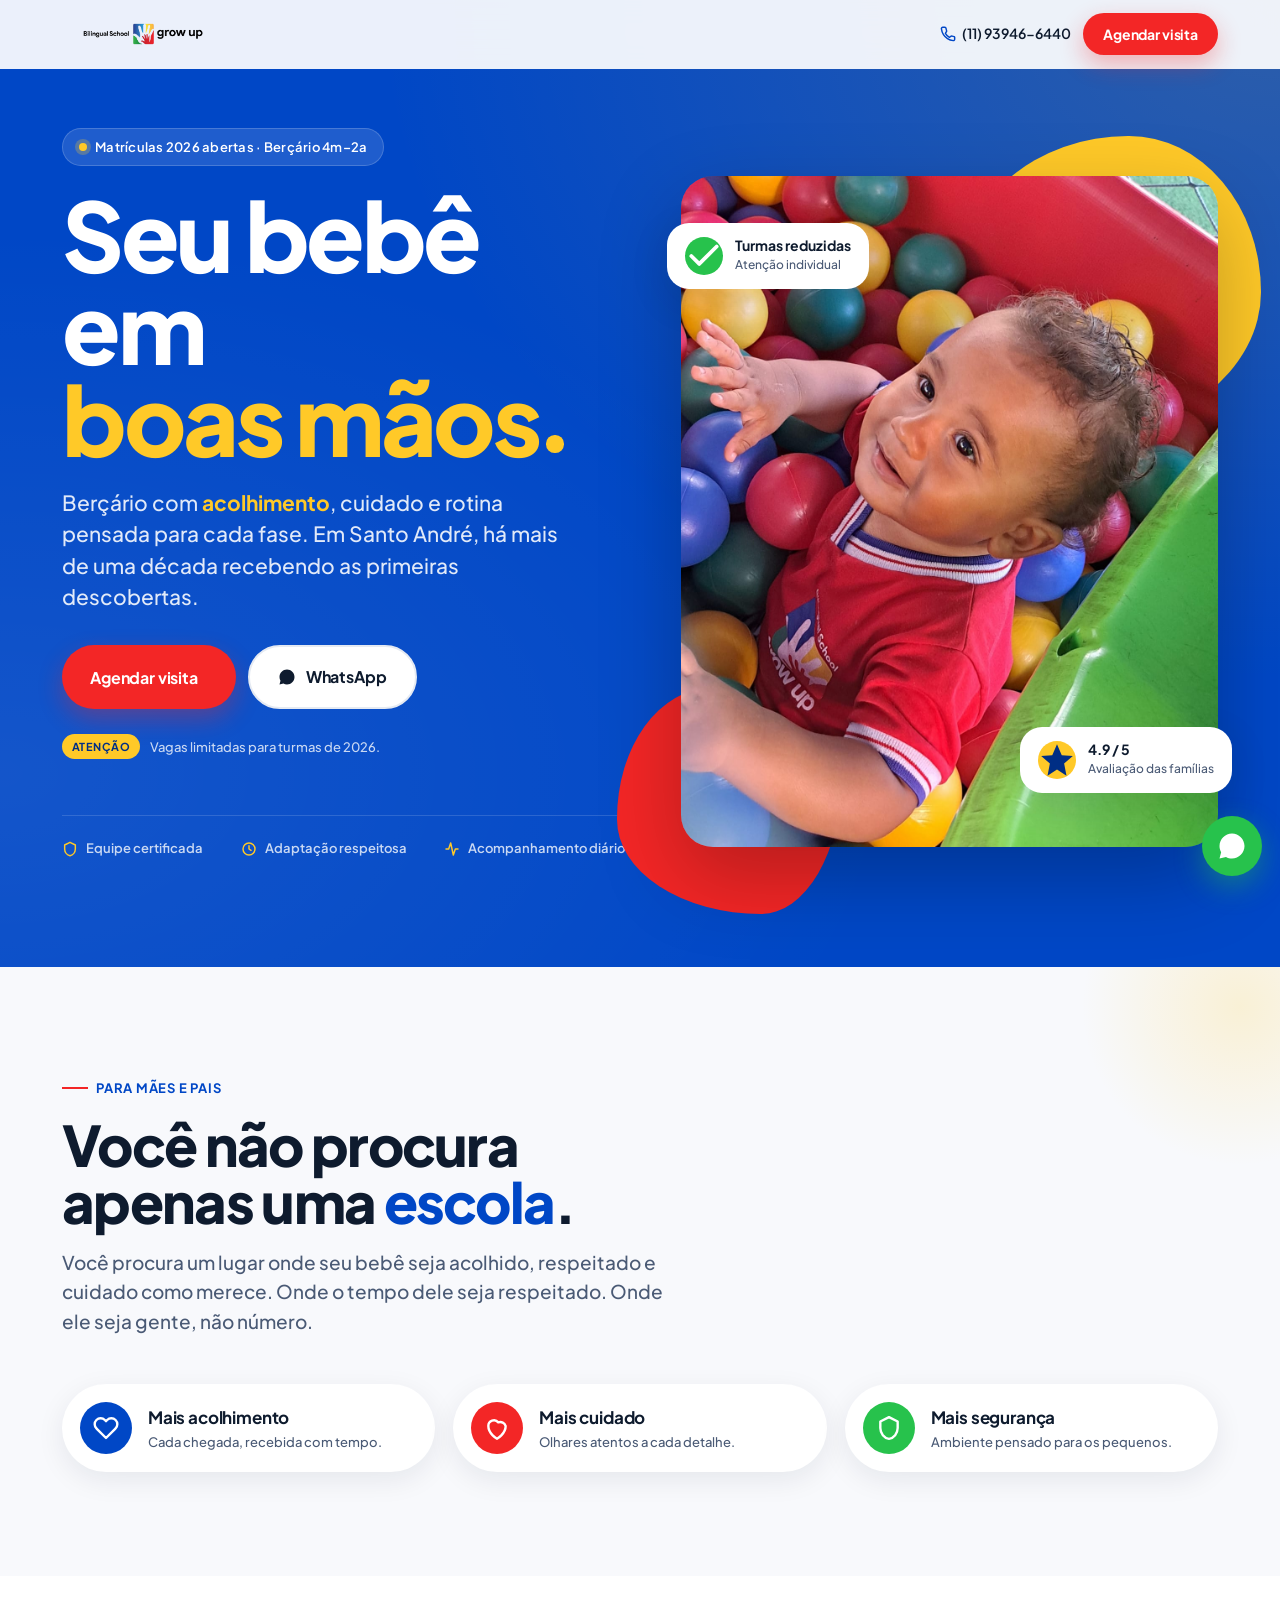
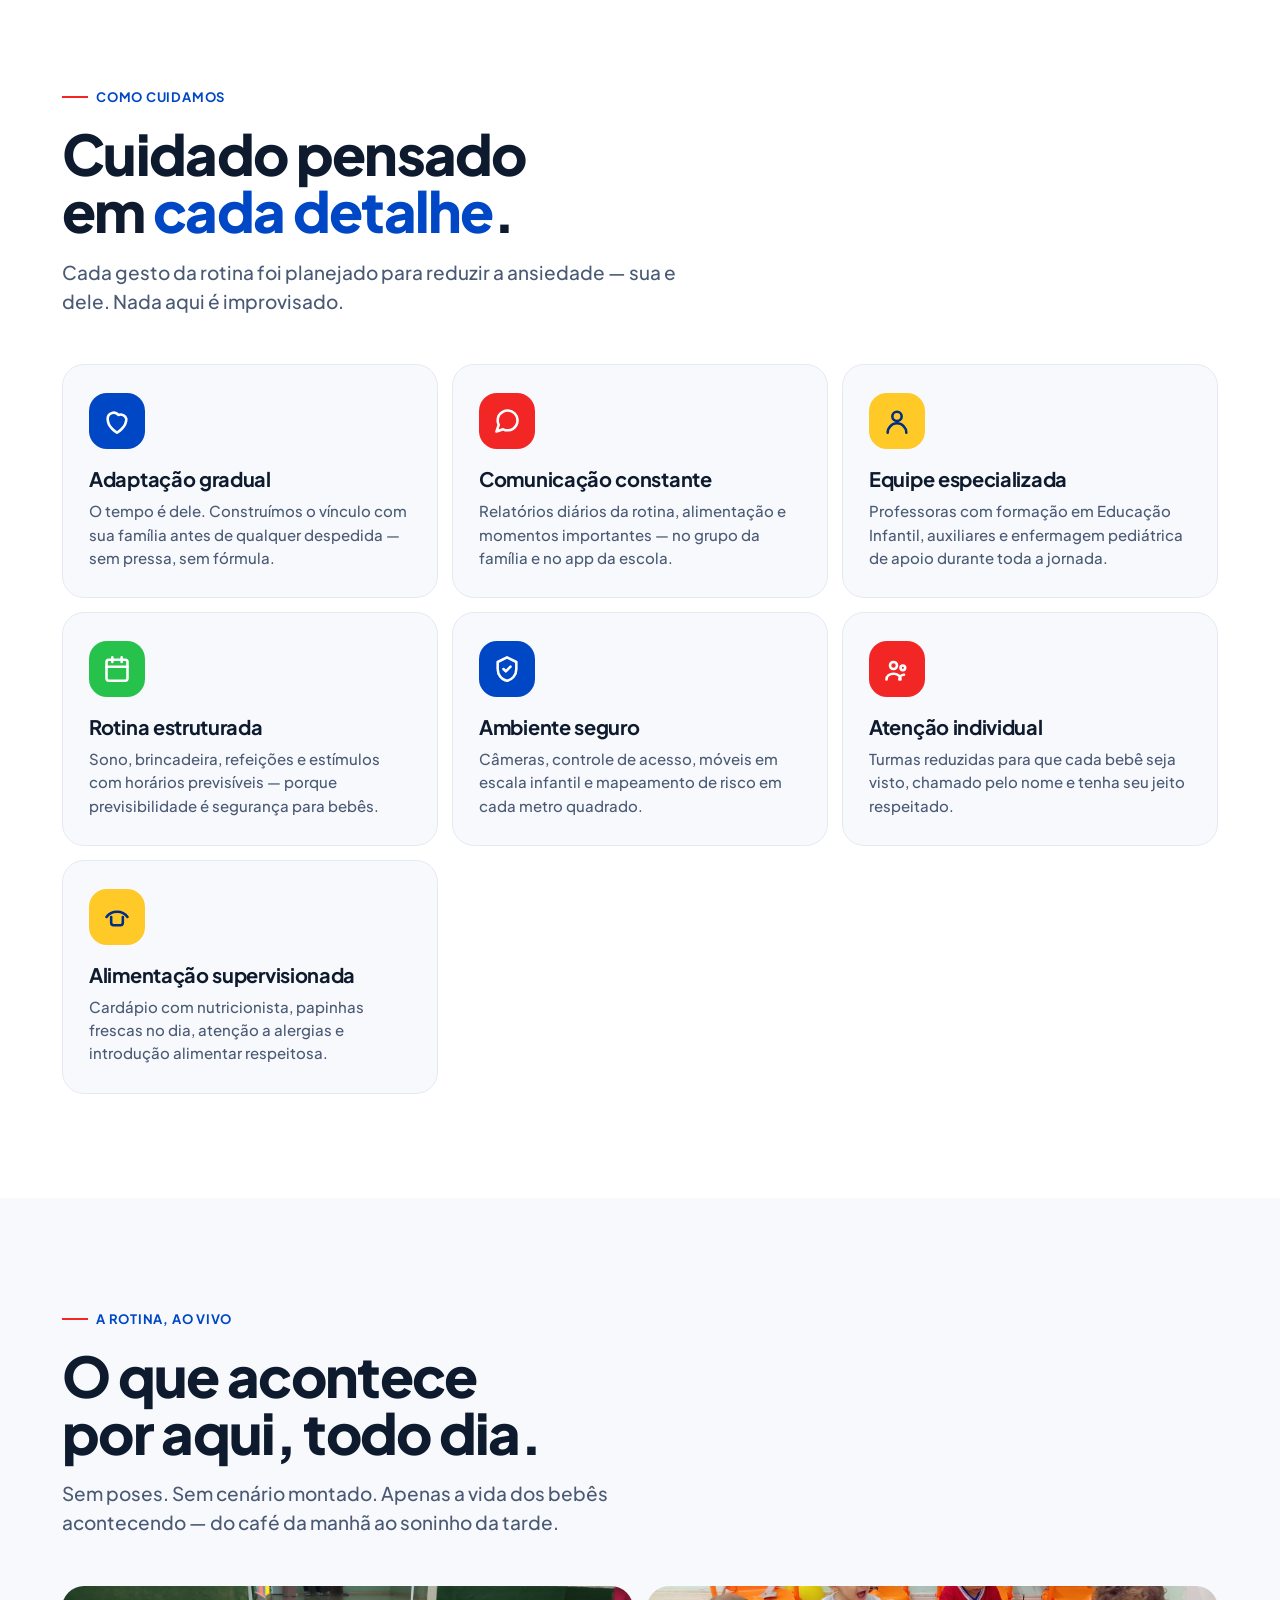
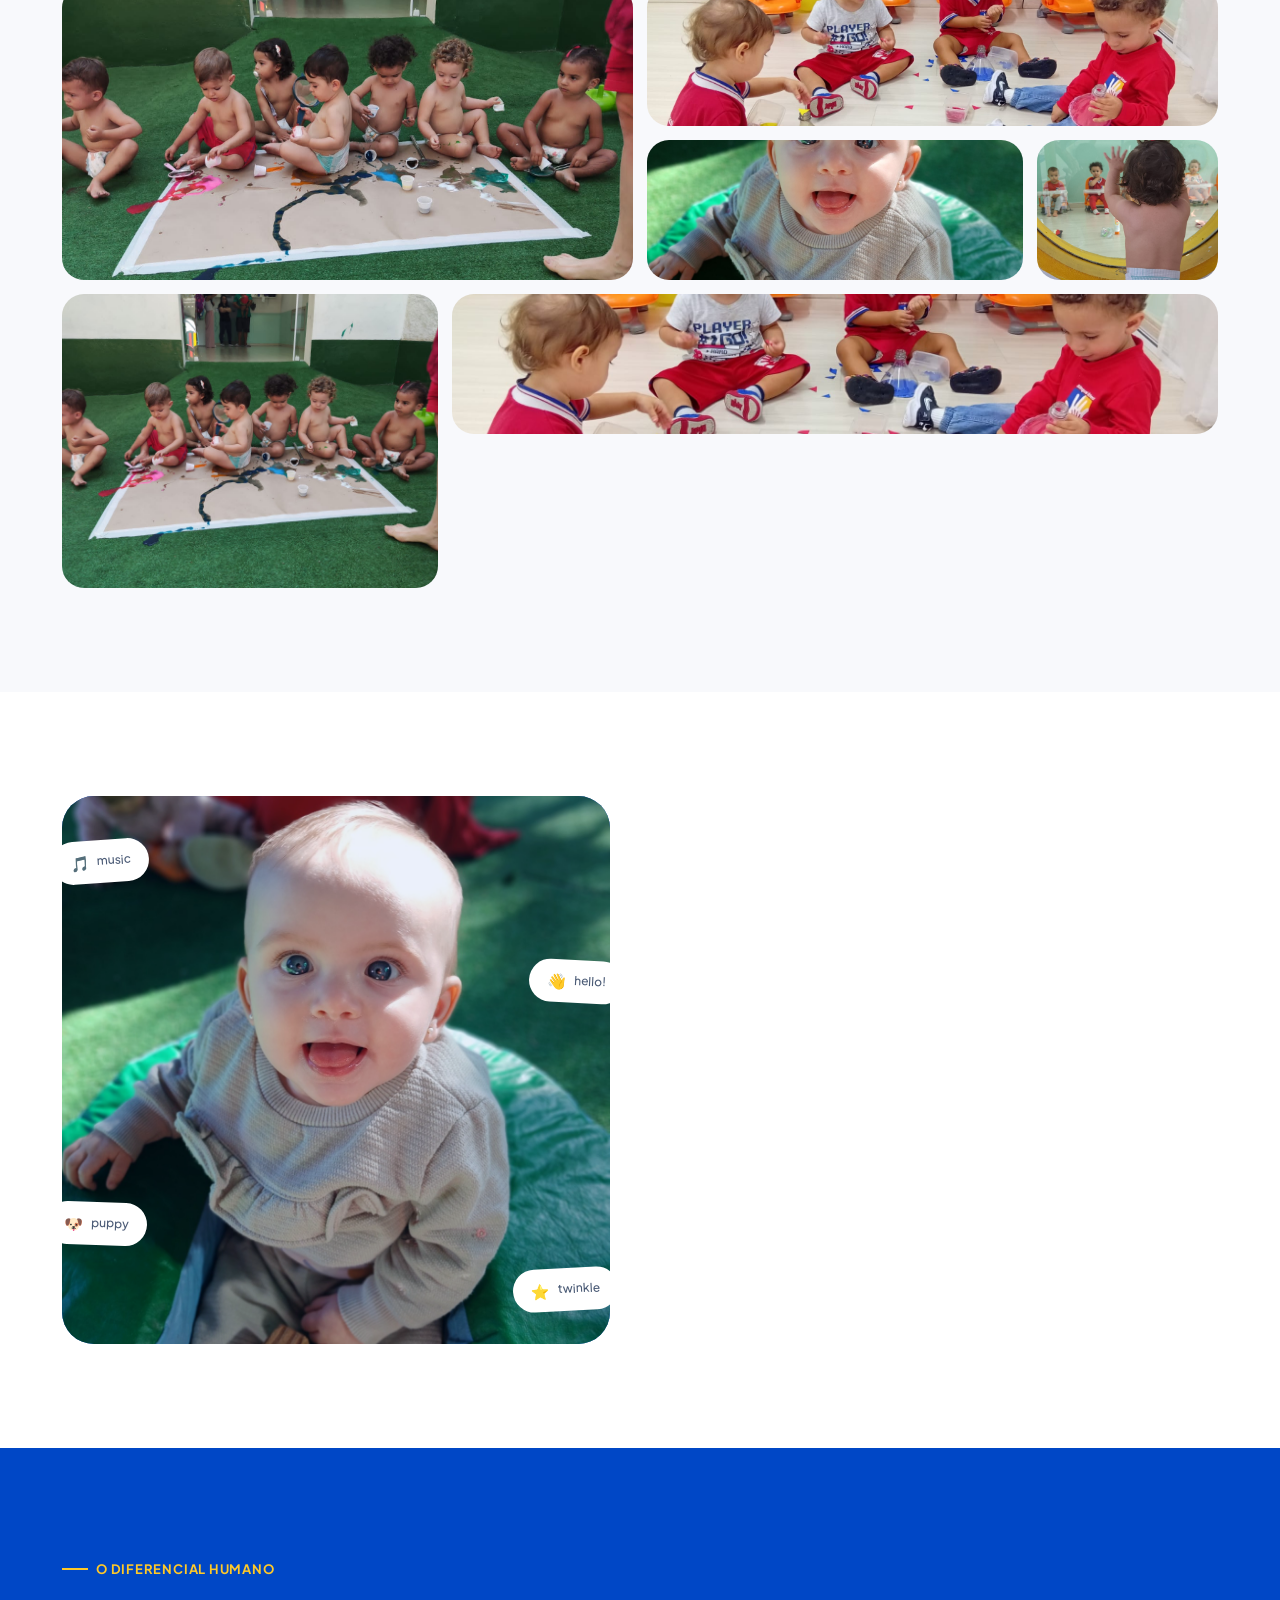
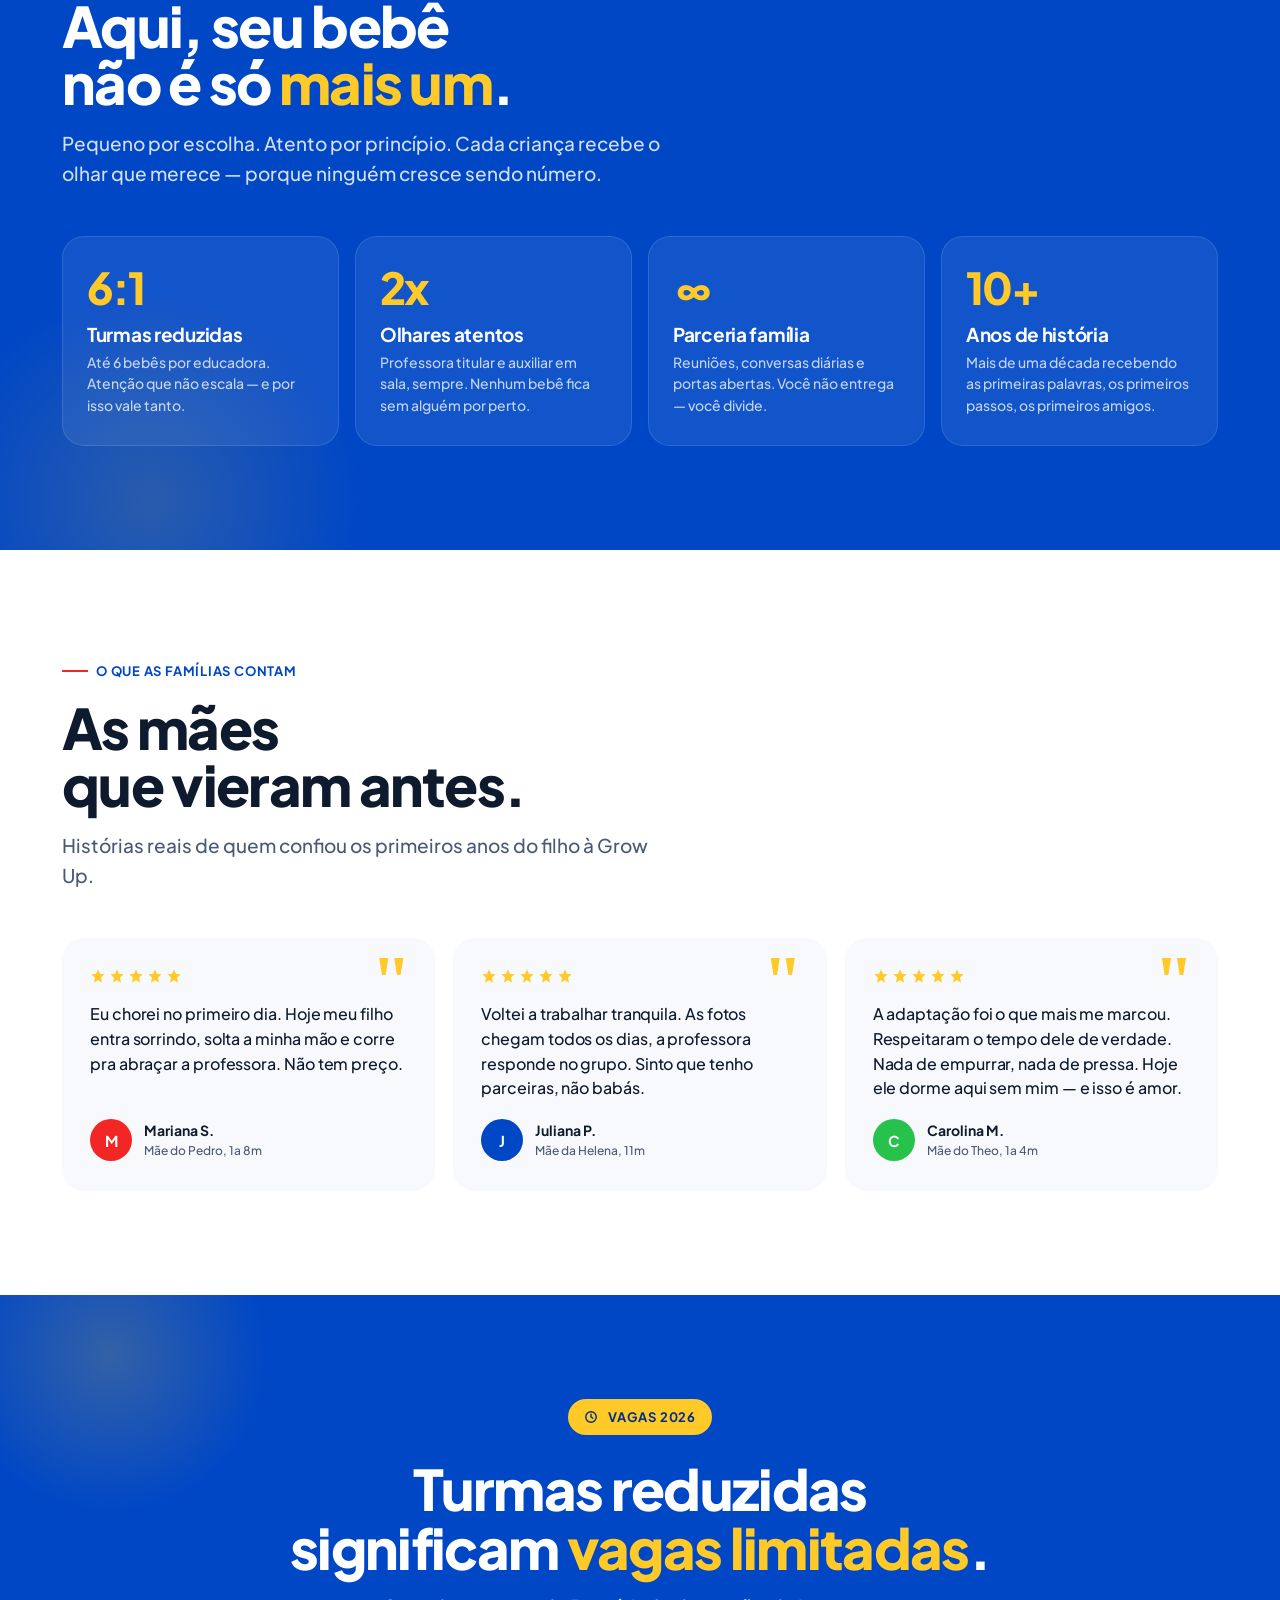
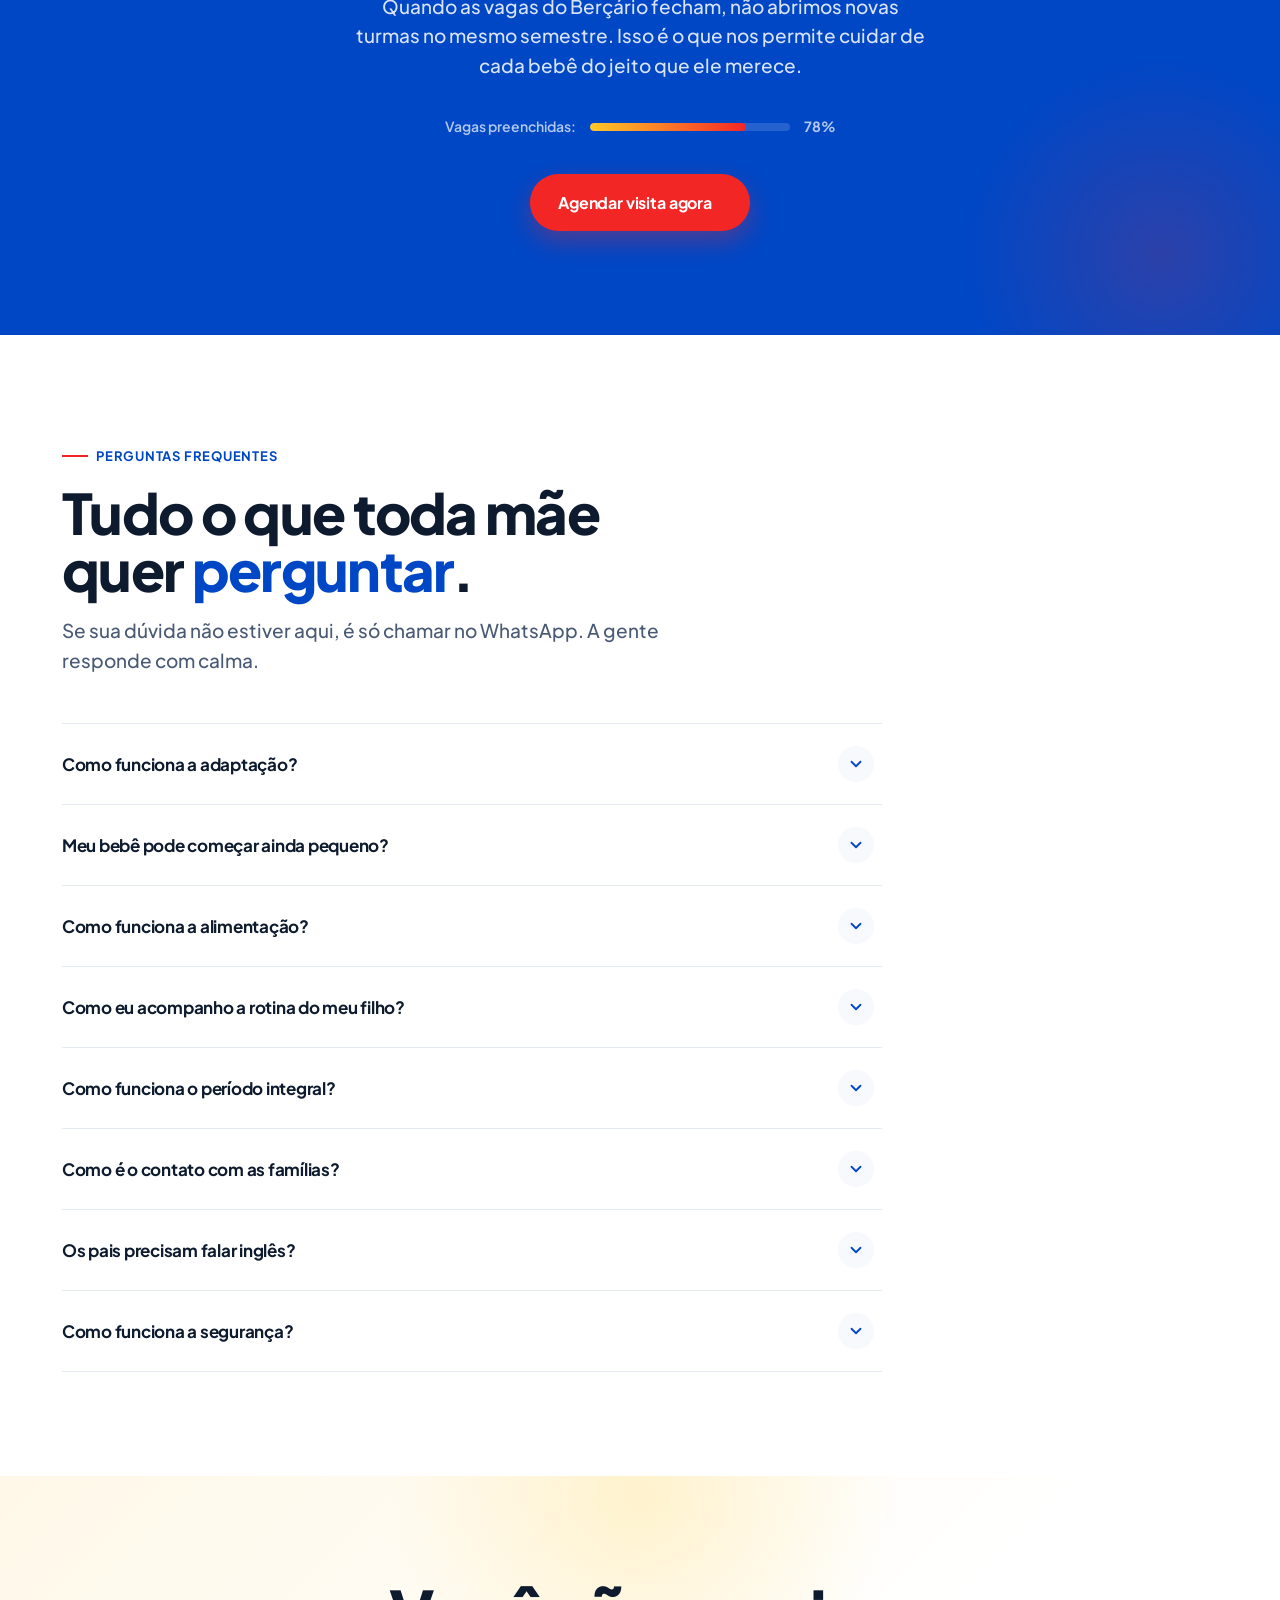
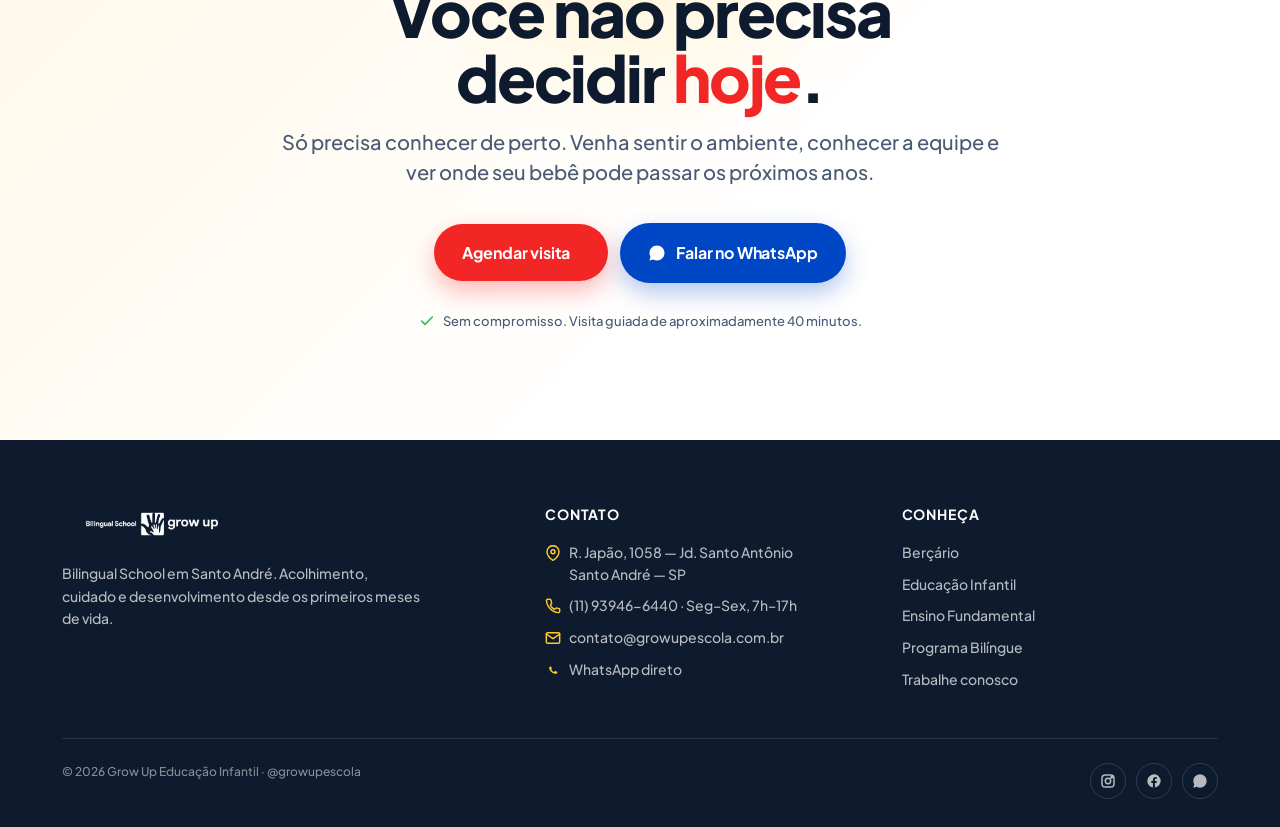
==== bercario/index.html @ 1008e1a3 "feat(bercario): adota layout Grow-Modelo-LP como nova base Substitui a LP do berçário pelo novo layo" ====
<!DOCTYPE html>
<html lang="pt-BR">
<head>
<meta charset="UTF-8">
<meta name="viewport" content="width=device-width, initial-scale=1.0">
<title>Berçário Grow Up — Seu bebê em boas mãos</title>
<meta name="description" content="Berçário bilíngue em Santo André com acolhimento, cuidado e rotina pensada para cada fase. Agende uma visita.">
<link rel="preconnect" href="https://fonts.googleapis.com">
<link rel="preconnect" href="https://fonts.gstatic.com" crossorigin>
<link href="https://fonts.googleapis.com/css2?family=Plus+Jakarta+Sans:wght@400;500;600;700;800&display=swap" rel="stylesheet">
<link rel="stylesheet" href="styles.css">
</head>
<body>

<!-- ============ HEADER ============ -->
<header class="header">
  <div class="container header-inner">
    <a class="header-logo" href="#top" aria-label="Grow Up — Bilingual School">
      <img src="../images/logo.png" alt="Grow Up">
    </a>
    <div class="header-cta">
      <a class="phone-link" href="tel:+5511939466440">
        <svg viewBox="0 0 24 24" fill="none" stroke="currentColor" stroke-width="2.2" stroke-linecap="round" stroke-linejoin="round"><path d="M22 16.92v3a2 2 0 0 1-2.18 2 19.79 19.79 0 0 1-8.63-3.07 19.5 19.5 0 0 1-6-6 19.79 19.79 0 0 1-3.07-8.67A2 2 0 0 1 4.11 2h3a2 2 0 0 1 2 1.72c.13 1.05.37 2.07.72 3.06a2 2 0 0 1-.45 2.11L8.09 10.91a16 16 0 0 0 6 6l2.02-1.27a2 2 0 0 1 2.11-.45c.99.35 2.01.59 3.06.72A2 2 0 0 1 22 16.92z"/></svg>
        (11) 93946-6440
      </a>
      <button class="btn btn-primary btn-sm" data-open-modal>Agendar visita</button>
    </div>
  </div>
</header>

<!-- ============ HERO ============ -->
<section class="hero" id="top">
  <div class="container">
    <div class="hero-grid">
      <div class="hero-text">
        <span class="hero-eyebrow reveal"><span class="dot"></span> Matrículas 2026 abertas · Berçário 4m–2a</span>

        <h1 class="reveal reveal-d1">Seu bebê<br>em <span class="accent">boas mãos</span></h1>

        <p class="lead reveal reveal-d2">Berçário com <strong>acolhimento</strong>, cuidado e rotina pensada para cada fase. Em Santo André, há mais de uma década recebendo as primeiras descobertas.</p>

        <div class="hero-ctas reveal reveal-d3">
          <button class="btn btn-primary" data-open-modal>
            Agendar visita
            <svg viewBox="0 0 24 24" fill="none" stroke="currentColor" stroke-width="2.4" stroke-linecap="round" stroke-linejoin="round"><path d="M5 12h14M13 5l7 7-7 7"/></svg>
          </button>
          <a class="btn btn-ghost btn-wa" data-wa data-wa-msg="Olá! Gostaria de tirar dúvidas sobre o Berçário da Grow Up.">
            <svg viewBox="0 0 24 24" fill="currentColor"><path d="M17.5 14.4c-.3-.1-1.7-.8-2-.9s-.5-.1-.7.1c-.2.3-.8.9-.9 1.1-.2.2-.3.2-.6.1-.3-.1-1.2-.5-2.3-1.4-.9-.8-1.4-1.7-1.6-2-.2-.3 0-.5.1-.6.1-.1.3-.3.4-.5.1-.2.2-.3.3-.5.1-.2 0-.4 0-.5s-.7-1.6-.9-2.2c-.2-.6-.5-.5-.7-.5h-.6c-.2 0-.5.1-.8.4-.3.3-1 1-1 2.4s1.1 2.8 1.2 3c.1.2 2.1 3.3 5.2 4.6 2.6 1.1 3.1.8 3.7.8.6 0 1.7-.7 2-1.4.2-.7.2-1.3.2-1.4-.1-.1-.3-.2-.6-.3zM12 2C6.5 2 2 6.5 2 12c0 1.8.5 3.4 1.3 4.9L2 22l5.2-1.3c1.4.8 3 1.3 4.8 1.3 5.5 0 10-4.5 10-10S17.5 2 12 2z"/></svg>
            WhatsApp
          </a>
        </div>

        <div class="hero-scarcity reveal reveal-d4">
          <span class="pill-warn">Atenção</span>
          Vagas limitadas para turmas de 2026.
        </div>

        <div class="hero-trust">
          <span class="item"><svg viewBox="0 0 24 24" fill="none" stroke="currentColor" stroke-width="2.2" stroke-linecap="round" stroke-linejoin="round"><path d="M12 2 4 6v6c0 5 3.5 9.3 8 10 4.5-.7 8-5 8-10V6l-8-4z"/></svg> Equipe certificada</span>
          <span class="item"><svg viewBox="0 0 24 24" fill="none" stroke="currentColor" stroke-width="2.2" stroke-linecap="round" stroke-linejoin="round"><circle cx="12" cy="12" r="9"/><path d="M12 7v5l3 2"/></svg> Adaptação respeitosa</span>
          <span class="item"><svg viewBox="0 0 24 24" fill="none" stroke="currentColor" stroke-width="2.2" stroke-linecap="round" stroke-linejoin="round"><path d="M3 12h4l3-9 4 18 3-9h4"/></svg> Acompanhamento diário</span>
        </div>
      </div>

      <div class="hero-photo reveal reveal-d2">
        <span class="blob blob-1" aria-hidden="true"></span>
        <span class="blob blob-2" aria-hidden="true"></span>
        <div class="photo-frame">
          <img src="../images/bercario/hero.jpg" alt="Bebê acolhido no Berçário Grow Up" width="900" height="1125" fetchpriority="high">
        </div>
        <div class="badge-card badge-top">
          <span class="badge-icon">
            <svg viewBox="0 0 24 24" fill="none" stroke="currentColor" stroke-width="2.4" stroke-linecap="round" stroke-linejoin="round"><path d="M20 6 9 17l-5-5"/></svg>
          </span>
          <div><strong>Turmas reduzidas</strong><span>Atenção individual</span></div>
        </div>
        <div class="badge-card badge-bottom">
          <span class="badge-icon" style="background: var(--grow-yellow); color: var(--grow-blue-deep);">
            <svg viewBox="0 0 24 24" fill="currentColor"><path d="M12 2 15 9l7 .5-5.5 4.7L18 22l-6-4-6 4 1.5-7.8L2 9.5 9 9z"/></svg>
          </span>
          <div><strong>4.9 / 5</strong><span>Avaliação das famílias</span></div>
        </div>
      </div>
    </div>
  </div>
</section>

<!-- ============ BLOCO 2 — EMPATIA ============ -->
<section class="empathy">
  <div class="container">
    <span class="section-eyebrow reveal">Para mães e pais</span>
    <h2 class="section-title reveal reveal-d1">Você não procura<br>apenas uma <span class="accent">escola</span>.</h2>
    <p class="section-lead reveal reveal-d2">Você procura um lugar onde seu bebê seja acolhido, respeitado e cuidado como merece. Onde o tempo dele seja respeitado. Onde ele seja gente, não número.</p>

    <div class="empathy-grid">
      <div class="empathy-card c1 reveal reveal-d1">
        <span class="icon-circle">
          <svg viewBox="0 0 24 24" fill="none" stroke="currentColor" stroke-width="2.2" stroke-linecap="round" stroke-linejoin="round"><path d="M20.84 4.61a5.5 5.5 0 0 0-7.78 0L12 5.67l-1.06-1.06a5.5 5.5 0 0 0-7.78 7.78l1.06 1.06L12 21.23l7.78-7.78 1.06-1.06a5.5 5.5 0 0 0 0-7.78z"/></svg>
        </span>
        <div class="label">Mais acolhimento<small>Cada chegada, recebida com tempo.</small></div>
      </div>
      <div class="empathy-card c2 reveal reveal-d2">
        <span class="icon-circle">
          <svg viewBox="0 0 24 24" fill="none" stroke="currentColor" stroke-width="2.2" stroke-linecap="round" stroke-linejoin="round"><path d="M12 22s-8-4.5-8-11.8a5.2 5.2 0 0 1 9.2-3.4A5.2 5.2 0 0 1 20 10.2C20 17.5 12 22 12 22z"/></svg>
        </span>
        <div class="label">Mais cuidado<small>Olhares atentos a cada detalhe.</small></div>
      </div>
      <div class="empathy-card c3 reveal reveal-d3">
        <span class="icon-circle">
          <svg viewBox="0 0 24 24" fill="none" stroke="currentColor" stroke-width="2.2" stroke-linecap="round" stroke-linejoin="round"><path d="M12 2 4 6v6c0 5 3.5 9.3 8 10 4.5-.7 8-5 8-10V6l-8-4z"/></svg>
        </span>
        <div class="label">Mais segurança<small>Ambiente pensado para os pequenos.</small></div>
      </div>
    </div>
  </div>
</section>

<!-- ============ BLOCO 3 — SEGURANÇA & CUIDADO ============ -->
<section class="safety">
  <div class="container">
    <span class="section-eyebrow reveal">Como cuidamos</span>
    <h2 class="section-title reveal reveal-d1">Cuidado pensado<br>em <span class="accent">cada detalhe</span>.</h2>
    <p class="section-lead reveal reveal-d2">Cada gesto da rotina foi planejado para reduzir a ansiedade — sua e dele. Nada aqui é improvisado.</p>

    <div class="safety-grid">
      <div class="safety-card t-blue reveal reveal-d1">
        <div class="ico"><svg viewBox="0 0 24 24" fill="none" stroke="currentColor" stroke-width="2.2" stroke-linecap="round" stroke-linejoin="round"><path d="M12 22s-8-4.5-8-11.8a5.2 5.2 0 0 1 9.2-3.4A5.2 5.2 0 0 1 20 10.2C20 17.5 12 22 12 22z"/></svg></div>
        <h3>Adaptação gradual</h3>
        <p>O tempo é dele. Construímos o vínculo com sua família antes de qualquer despedida — sem pressa, sem fórmula.</p>
      </div>
      <div class="safety-card t-red reveal reveal-d2">
        <div class="ico"><svg viewBox="0 0 24 24" fill="none" stroke="currentColor" stroke-width="2.2" stroke-linecap="round" stroke-linejoin="round"><path d="M21 11.5a8.38 8.38 0 0 1-.9 3.8 8.5 8.5 0 0 1-7.6 4.7 8.38 8.38 0 0 1-3.8-.9L3 21l1.9-5.7a8.38 8.38 0 0 1-.9-3.8 8.5 8.5 0 0 1 4.7-7.6 8.38 8.38 0 0 1 3.8-.9h.5a8.48 8.48 0 0 1 8 8v.5z"/></svg></div>
        <h3>Comunicação constante</h3>
        <p>Relatórios diários da rotina, alimentação e momentos importantes — no grupo da família e no app da escola.</p>
      </div>
      <div class="safety-card t-yellow reveal reveal-d3">
        <div class="ico"><svg viewBox="0 0 24 24" fill="none" stroke="currentColor" stroke-width="2.2" stroke-linecap="round" stroke-linejoin="round"><circle cx="12" cy="8" r="4"/><path d="M4 22c0-4.4 3.6-8 8-8s8 3.6 8 8"/></svg></div>
        <h3>Equipe especializada</h3>
        <p>Professoras com formação em Educação Infantil, auxiliares e enfermagem pediátrica de apoio durante toda a jornada.</p>
      </div>
      <div class="safety-card t-green reveal reveal-d1">
        <div class="ico"><svg viewBox="0 0 24 24" fill="none" stroke="currentColor" stroke-width="2.2" stroke-linecap="round" stroke-linejoin="round"><rect x="3" y="4" width="18" height="18" rx="2"/><path d="M16 2v4M8 2v4M3 10h18"/></svg></div>
        <h3>Rotina estruturada</h3>
        <p>Sono, brincadeira, refeições e estímulos com horários previsíveis — porque previsibilidade é segurança para bebês.</p>
      </div>
      <div class="safety-card t-blue reveal reveal-d2">
        <div class="ico"><svg viewBox="0 0 24 24" fill="none" stroke="currentColor" stroke-width="2.2" stroke-linecap="round" stroke-linejoin="round"><path d="M12 2 4 6v6c0 5 3.5 9.3 8 10 4.5-.7 8-5 8-10V6l-8-4z"/><path d="m9 12 2 2 4-4"/></svg></div>
        <h3>Ambiente seguro</h3>
        <p>Câmeras, controle de acesso, móveis em escala infantil e mapeamento de risco em cada metro quadrado.</p>
      </div>
      <div class="safety-card t-red reveal reveal-d3">
        <div class="ico"><svg viewBox="0 0 24 24" fill="none" stroke="currentColor" stroke-width="2.2" stroke-linecap="round" stroke-linejoin="round"><circle cx="9" cy="9" r="3"/><circle cx="17" cy="11" r="2"/><path d="M3 21c0-3 2.7-5 6-5s6 2 6 5M14 21c0-2.2 1.6-4 4-4"/></svg></div>
        <h3>Atenção individual</h3>
        <p>Turmas reduzidas para que cada bebê seja visto, chamado pelo nome e tenha seu jeito respeitado.</p>
      </div>
      <div class="safety-card t-yellow reveal reveal-d1">
        <div class="ico"><svg viewBox="0 0 24 24" fill="none" stroke="currentColor" stroke-width="2.2" stroke-linecap="round" stroke-linejoin="round"><path d="M3 12c4-6 14-6 18 0M7 12v5a2 2 0 0 0 2 2h6a2 2 0 0 0 2-2v-5"/></svg></div>
        <h3>Alimentação supervisionada</h3>
        <p>Cardápio com nutricionista, papinhas frescas no dia, atenção a alergias e introdução alimentar respeitosa.</p>
      </div>
    </div>
  </div>
</section>

<!-- ============ BLOCO 4 — GALERIA ============ -->
<section class="gallery">
  <div class="container">
    <span class="section-eyebrow reveal">A rotina, ao vivo</span>
    <h2 class="section-title reveal reveal-d1">O que acontece<br>por aqui, todo dia.</h2>
    <p class="section-lead reveal reveal-d2">Sem poses. Sem cenário montado. Apenas a vida dos bebês acontecendo — do café da manhã ao soninho da tarde.</p>

    <div class="gallery-grid">
      <div class="gallery-tile t1 reveal reveal-d1">
        <img src="../images/bercario/Galeria1.jpg" alt="Sala do berçário Grow Up" loading="lazy">
        <span class="gallery-caption">Brincar é trabalho sério</span>
      </div>
      <div class="gallery-tile t2 reveal reveal-d2">
        <img src="../images/bercario/Galeria2.jpg" alt="Atividades no berçário Grow Up" loading="lazy">
        <span class="gallery-caption">Cada descoberta, celebrada</span>
      </div>
      <div class="gallery-tile t3 reveal reveal-d1">
        <img src="../images/bercario/Galeria3.jpg" alt="Ambiente acolhedor do berçário" loading="lazy">
        <span class="gallery-caption">Manhã de sol no parquinho</span>
      </div>
      <div class="gallery-tile t4 reveal reveal-d2">
        <img src="../images/bercario/Galeria4.jpg" alt="Crianças no berçário Grow Up" loading="lazy">
        <span class="gallery-caption">Hora da história</span>
      </div>
      <div class="gallery-tile t5 reveal reveal-d3">
        <img src="../images/bercario/Galeria1.jpg" alt="Rotina no berçário Grow Up" loading="lazy">
        <span class="gallery-caption">Soneca tranquila</span>
      </div>
      <div class="gallery-tile t6 reveal reveal-d4">
        <img src="../images/bercario/Galeria2.jpg" alt="Momentos no berçário Grow Up" loading="lazy">
        <span class="gallery-caption">Os primeiros amigos</span>
      </div>
    </div>
  </div>
</section>

<!-- ============ BLOCO 5 — INGLÊS ============ -->
<section class="english">
  <div class="container">
    <div class="english-grid">
      <div class="english-visual reveal">
        <img src="../images/bercario/Galeria3.jpg" alt="Desenvolvimento no berçário Grow Up" loading="lazy">
        <span class="english-word-bubble b1">🎵 <small>music</small></span>
        <span class="english-word-bubble b2">👋 <small>hello!</small></span>
        <span class="english-word-bubble b3">🐶 <small>puppy</small></span>
        <span class="english-word-bubble b4">⭐ <small>twinkle</small></span>
      </div>

      <div>
        <span class="section-eyebrow reveal">Bilíngue, naturalmente</span>
        <h2 class="section-title reveal reveal-d1">O inglês acontece<br><span class="accent">naturalmente</span>.</h2>
        <p class="section-lead reveal reveal-d2">Pela música, pela rotina, pelas brincadeiras e pelas interações do dia a dia, seu bebê cresce familiarizado com um novo idioma — de forma leve, respeitando o tempo dele.</p>

        <div class="english-note reveal reveal-d3">
          <svg viewBox="0 0 24 24" fill="none" stroke="currentColor" stroke-width="2.2" stroke-linecap="round" stroke-linejoin="round"><circle cx="12" cy="12" r="10"/><path d="M12 8v4M12 16h.01"/></svg>
          <p><strong>Não prometemos fluência aos 2 anos.</strong> Prometemos uma criança que cresce com o som de um segundo idioma como parte da vida — sem cobrança, sem prova.</p>
        </div>
      </div>
    </div>
  </div>
</section>

<!-- ============ BLOCO 6 — DIFERENCIAL ============ -->
<section class="differential">
  <div class="container">
    <span class="section-eyebrow reveal">O diferencial humano</span>
    <h2 class="section-title reveal reveal-d1">Aqui, seu bebê<br>não é só <span class="accent-yellow">mais um</span>.</h2>
    <p class="section-lead reveal reveal-d2">Pequeno por escolha. Atento por princípio. Cada criança recebe o olhar que merece — porque ninguém cresce sendo número.</p>

    <div class="diff-grid">
      <div class="diff-card reveal reveal-d1">
        <div class="big-number">6:1</div>
        <h4>Turmas reduzidas</h4>
        <p>Até 6 bebês por educadora. Atenção que não escala — e por isso vale tanto.</p>
      </div>
      <div class="diff-card reveal reveal-d2">
        <div class="big-number">2x</div>
        <h4>Olhares atentos</h4>
        <p>Professora titular e auxiliar em sala, sempre. Nenhum bebê fica sem alguém por perto.</p>
      </div>
      <div class="diff-card reveal reveal-d3">
        <div class="big-number">∞</div>
        <h4>Parceria família</h4>
        <p>Reuniões, conversas diárias e portas abertas. Você não entrega — você divide.</p>
      </div>
      <div class="diff-card reveal reveal-d4">
        <div class="big-number">10+</div>
        <h4>Anos de história</h4>
        <p>Mais de uma década recebendo as primeiras palavras, os primeiros passos, os primeiros amigos.</p>
      </div>
    </div>
  </div>
</section>

<!-- ============ BLOCO 7 — PROVA SOCIAL ============ -->
<section class="testimonials">
  <div class="container">
    <span class="section-eyebrow reveal">O que as famílias contam</span>
    <h2 class="section-title reveal reveal-d1">As mães<br>que vieram antes.</h2>
    <p class="section-lead reveal reveal-d2">Histórias reais de quem confiou os primeiros anos do filho à Grow Up.</p>

    <div class="testi-grid">
      <div class="testi-card reveal reveal-d1">
        <span class="quote-mark">"</span>
        <span class="stars" aria-label="5 estrelas">
          <svg viewBox="0 0 24 24" fill="currentColor"><path d="M12 2 15 9l7 .5-5.5 4.7L18 22l-6-4-6 4 1.5-7.8L2 9.5 9 9z"/></svg>
          <svg viewBox="0 0 24 24" fill="currentColor"><path d="M12 2 15 9l7 .5-5.5 4.7L18 22l-6-4-6 4 1.5-7.8L2 9.5 9 9z"/></svg>
          <svg viewBox="0 0 24 24" fill="currentColor"><path d="M12 2 15 9l7 .5-5.5 4.7L18 22l-6-4-6 4 1.5-7.8L2 9.5 9 9z"/></svg>
          <svg viewBox="0 0 24 24" fill="currentColor"><path d="M12 2 15 9l7 .5-5.5 4.7L18 22l-6-4-6 4 1.5-7.8L2 9.5 9 9z"/></svg>
          <svg viewBox="0 0 24 24" fill="currentColor"><path d="M12 2 15 9l7 .5-5.5 4.7L18 22l-6-4-6 4 1.5-7.8L2 9.5 9 9z"/></svg>
        </span>
        <blockquote>Eu chorei no primeiro dia. Hoje meu filho entra sorrindo, solta a minha mão e corre pra abraçar a professora. Não tem preço.</blockquote>
        <div class="author">
          <div class="avatar av-1">M</div>
          <div>
            <div class="author-name">Mariana S.</div>
            <div class="author-role">Mãe do Pedro, 1a 8m</div>
          </div>
        </div>
      </div>

      <div class="testi-card reveal reveal-d2">
        <span class="quote-mark">"</span>
        <span class="stars" aria-label="5 estrelas">
          <svg viewBox="0 0 24 24" fill="currentColor"><path d="M12 2 15 9l7 .5-5.5 4.7L18 22l-6-4-6 4 1.5-7.8L2 9.5 9 9z"/></svg>
          <svg viewBox="0 0 24 24" fill="currentColor"><path d="M12 2 15 9l7 .5-5.5 4.7L18 22l-6-4-6 4 1.5-7.8L2 9.5 9 9z"/></svg>
          <svg viewBox="0 0 24 24" fill="currentColor"><path d="M12 2 15 9l7 .5-5.5 4.7L18 22l-6-4-6 4 1.5-7.8L2 9.5 9 9z"/></svg>
          <svg viewBox="0 0 24 24" fill="currentColor"><path d="M12 2 15 9l7 .5-5.5 4.7L18 22l-6-4-6 4 1.5-7.8L2 9.5 9 9z"/></svg>
          <svg viewBox="0 0 24 24" fill="currentColor"><path d="M12 2 15 9l7 .5-5.5 4.7L18 22l-6-4-6 4 1.5-7.8L2 9.5 9 9z"/></svg>
        </span>
        <blockquote>Voltei a trabalhar tranquila. As fotos chegam todos os dias, a professora responde no grupo. Sinto que tenho parceiras, não babás.</blockquote>
        <div class="author">
          <div class="avatar av-2">J</div>
          <div>
            <div class="author-name">Juliana P.</div>
            <div class="author-role">Mãe da Helena, 11m</div>
          </div>
        </div>
      </div>

      <div class="testi-card reveal reveal-d3">
        <span class="quote-mark">"</span>
        <span class="stars" aria-label="5 estrelas">
          <svg viewBox="0 0 24 24" fill="currentColor"><path d="M12 2 15 9l7 .5-5.5 4.7L18 22l-6-4-6 4 1.5-7.8L2 9.5 9 9z"/></svg>
          <svg viewBox="0 0 24 24" fill="currentColor"><path d="M12 2 15 9l7 .5-5.5 4.7L18 22l-6-4-6 4 1.5-7.8L2 9.5 9 9z"/></svg>
          <svg viewBox="0 0 24 24" fill="currentColor"><path d="M12 2 15 9l7 .5-5.5 4.7L18 22l-6-4-6 4 1.5-7.8L2 9.5 9 9z"/></svg>
          <svg viewBox="0 0 24 24" fill="currentColor"><path d="M12 2 15 9l7 .5-5.5 4.7L18 22l-6-4-6 4 1.5-7.8L2 9.5 9 9z"/></svg>
          <svg viewBox="0 0 24 24" fill="currentColor"><path d="M12 2 15 9l7 .5-5.5 4.7L18 22l-6-4-6 4 1.5-7.8L2 9.5 9 9z"/></svg>
        </span>
        <blockquote>A adaptação foi o que mais me marcou. Respeitaram o tempo dele de verdade. Nada de empurrar, nada de pressa. Hoje ele dorme aqui sem mim — e isso é amor.</blockquote>
        <div class="author">
          <div class="avatar av-3">C</div>
          <div>
            <div class="author-name">Carolina M.</div>
            <div class="author-role">Mãe do Theo, 1a 4m</div>
          </div>
        </div>
      </div>
    </div>
  </div>
</section>

<!-- ============ BLOCO 8 — SCARCITY ============ -->
<section class="scarcity">
  <div class="container">
    <div class="inner">
      <span class="scarcity-eyebrow reveal">
        <svg viewBox="0 0 24 24" width="14" height="14" fill="none" stroke="currentColor" stroke-width="2.4" stroke-linecap="round" stroke-linejoin="round"><circle cx="12" cy="12" r="9"/><path d="M12 7v5l3 2"/></svg>
        Vagas 2026
      </span>
      <h2 class="reveal reveal-d1">Turmas reduzidas significam <span class="accent">vagas limitadas</span>.</h2>
      <p class="reveal reveal-d2">Quando as vagas do Berçário fecham, não abrimos novas turmas no mesmo semestre. Isso é o que nos permite cuidar de cada bebê do jeito que ele merece.</p>
      <div class="scarcity-meter reveal reveal-d3">
        <span>Vagas preenchidas:</span>
        <span class="meter-bar"></span>
        <span><strong>78%</strong></span>
      </div>
      <div class="reveal reveal-d4">
        <button class="btn btn-primary" data-open-modal>
          Agendar visita agora
          <svg viewBox="0 0 24 24" fill="none" stroke="currentColor" stroke-width="2.4" stroke-linecap="round" stroke-linejoin="round"><path d="M5 12h14M13 5l7 7-7 7"/></svg>
        </button>
      </div>
    </div>
  </div>
</section>

<!-- ============ BLOCO 9 — FAQ ============ -->
<section class="faq">
  <div class="container">
    <span class="section-eyebrow reveal">Perguntas frequentes</span>
    <h2 class="section-title reveal reveal-d1">Tudo o que toda mãe<br>quer <span class="accent">perguntar</span>.</h2>
    <p class="section-lead reveal reveal-d2">Se sua dúvida não estiver aqui, é só chamar no WhatsApp. A gente responde com calma.</p>

    <div class="faq-list reveal reveal-d1">
      <details class="faq-item">
        <summary>Como funciona a adaptação?<span class="chev"><svg viewBox="0 0 24 24" fill="none" stroke="currentColor" stroke-width="2.4" stroke-linecap="round" stroke-linejoin="round"><path d="m6 9 6 6 6-6"/></svg></span></summary>
        <div class="answer">A adaptação é gradual e única para cada bebê. Começamos com encontros curtos com a presença da família, aumentamos o tempo aos poucos e só consideramos a adaptação completa quando o bebê se sente seguro. Não há prazo fixo — pode levar uma ou três semanas.</div>
      </details>
      <details class="faq-item">
        <summary>Meu bebê pode começar ainda pequeno?<span class="chev"><svg viewBox="0 0 24 24" fill="none" stroke="currentColor" stroke-width="2.4" stroke-linecap="round" stroke-linejoin="round"><path d="m6 9 6 6 6-6"/></svg></span></summary>
        <div class="answer">Sim. Recebemos bebês a partir de 4 meses, com toda a estrutura de berçário, troca, sono supervisionado e amamentação (quando aplicável). Cada idade tem uma sala, rotina e equipe dedicadas.</div>
      </details>
      <details class="faq-item">
        <summary>Como funciona a alimentação?<span class="chev"><svg viewBox="0 0 24 24" fill="none" stroke="currentColor" stroke-width="2.4" stroke-linecap="round" stroke-linejoin="round"><path d="m6 9 6 6 6-6"/></svg></span></summary>
        <div class="answer">Cardápio elaborado por nutricionista, papinhas preparadas no dia, introdução alimentar respeitosa (BLW ou tradicional, conforme a família escolher) e atenção total a alergias e restrições. Levamos comida a sério.</div>
      </details>
      <details class="faq-item">
        <summary>Como eu acompanho a rotina do meu filho?<span class="chev"><svg viewBox="0 0 24 24" fill="none" stroke="currentColor" stroke-width="2.4" stroke-linecap="round" stroke-linejoin="round"><path d="m6 9 6 6 6-6"/></svg></span></summary>
        <div class="answer">Todos os dias você recebe um relatório com horários de refeições, sonecas, trocas e momentos marcantes — além de fotos. Para qualquer dúvida, a professora responde diretamente no grupo da turma.</div>
      </details>
      <details class="faq-item">
        <summary>Como funciona o período integral?<span class="chev"><svg viewBox="0 0 24 24" fill="none" stroke="currentColor" stroke-width="2.4" stroke-linecap="round" stroke-linejoin="round"><path d="m6 9 6 6 6-6"/></svg></span></summary>
        <div class="answer">Atendemos meio período (manhã ou tarde) e período integral. O integral inclui todas as refeições, momentos de descanso e atividades dirigidas, com flexibilidade nos horários de entrada e saída.</div>
      </details>
      <details class="faq-item">
        <summary>Como é o contato com as famílias?<span class="chev"><svg viewBox="0 0 24 24" fill="none" stroke="currentColor" stroke-width="2.4" stroke-linecap="round" stroke-linejoin="round"><path d="m6 9 6 6 6-6"/></svg></span></summary>
        <div class="answer">Reuniões pedagógicas semestrais, conversas individuais sob demanda, grupo da turma para o dia a dia e portas abertas para visitas combinadas. Você não fica de fora de nada.</div>
      </details>
      <details class="faq-item">
        <summary>Os pais precisam falar inglês?<span class="chev"><svg viewBox="0 0 24 24" fill="none" stroke="currentColor" stroke-width="2.4" stroke-linecap="round" stroke-linejoin="round"><path d="m6 9 6 6 6-6"/></svg></span></summary>
        <div class="answer">De jeito nenhum. O inglês é parte da rotina da Grow Up, não uma exigência das famílias. Toda nossa comunicação com vocês é em português.</div>
      </details>
      <details class="faq-item">
        <summary>Como funciona a segurança?<span class="chev"><svg viewBox="0 0 24 24" fill="none" stroke="currentColor" stroke-width="2.4" stroke-linecap="round" stroke-linejoin="round"><path d="m6 9 6 6 6-6"/></svg></span></summary>
        <div class="answer">Controle de acesso na entrada (apenas adultos cadastrados retiram o bebê), câmeras nas áreas comuns, plano de evacuação treinado, brigada de incêndio, kit de emergência pediátrica e protocolos clínicos para qualquer intercorrência.</div>
      </details>
    </div>
  </div>
</section>

<!-- ============ BLOCO 10 — CTA FINAL ============ -->
<section class="cta-final">
  <div class="container">
    <div class="inner">
      <h2 class="reveal">Você não precisa<br>decidir <span class="accent">hoje</span>.</h2>
      <p class="reveal reveal-d1">Só precisa conhecer de perto. Venha sentir o ambiente, conhecer a equipe e ver onde seu bebê pode passar os próximos anos.</p>
      <div class="ctas reveal reveal-d2">
        <button class="btn btn-primary" data-open-modal>
          Agendar visita
          <svg viewBox="0 0 24 24" fill="none" stroke="currentColor" stroke-width="2.4" stroke-linecap="round" stroke-linejoin="round"><path d="M5 12h14M13 5l7 7-7 7"/></svg>
        </button>
        <a class="btn btn-secondary btn-wa" data-wa>
          <svg viewBox="0 0 24 24" fill="currentColor"><path d="M17.5 14.4c-.3-.1-1.7-.8-2-.9s-.5-.1-.7.1c-.2.3-.8.9-.9 1.1-.2.2-.3.2-.6.1-.3-.1-1.2-.5-2.3-1.4-.9-.8-1.4-1.7-1.6-2-.2-.3 0-.5.1-.6.1-.1.3-.3.4-.5.1-.2.2-.3.3-.5.1-.2 0-.4 0-.5s-.7-1.6-.9-2.2c-.2-.6-.5-.5-.7-.5h-.6c-.2 0-.5.1-.8.4-.3.3-1 1-1 2.4s1.1 2.8 1.2 3c.1.2 2.1 3.3 5.2 4.6 2.6 1.1 3.1.8 3.7.8.6 0 1.7-.7 2-1.4.2-.7.2-1.3.2-1.4-.1-.1-.3-.2-.6-.3zM12 2C6.5 2 2 6.5 2 12c0 1.8.5 3.4 1.3 4.9L2 22l5.2-1.3c1.4.8 3 1.3 4.8 1.3 5.5 0 10-4.5 10-10S17.5 2 12 2z"/></svg>
          Falar no WhatsApp
        </a>
      </div>
      <div class="mini-trust reveal reveal-d3">
        <svg viewBox="0 0 24 24" fill="none" stroke="currentColor" stroke-width="2.4" stroke-linecap="round" stroke-linejoin="round"><path d="M20 6 9 17l-5-5"/></svg>
        Sem compromisso. Visita guiada de aproximadamente 40 minutos.
      </div>
    </div>
  </div>
</section>

<!-- ============ FOOTER ============ -->
<footer class="footer">
  <div class="container">
    <div class="footer-grid">
      <div class="footer-brand">
        <img src="../images/logo.png" alt="Grow Up">
        <p>Bilingual School em Santo André. Acolhimento, cuidado e desenvolvimento desde os primeiros meses de vida.</p>
      </div>
      <div>
        <h5>Contato</h5>
        <ul>
          <li><svg viewBox="0 0 24 24" fill="none" stroke="currentColor" stroke-width="2.2" stroke-linecap="round" stroke-linejoin="round"><path d="M21 10c0 7-9 13-9 13s-9-6-9-13a9 9 0 0 1 18 0z"/><circle cx="12" cy="10" r="3"/></svg>R. Japão, 1058 — Jd. Santo Antônio<br><span style="margin-left: 24px; display: block;">Santo André — SP</span></li>
          <li><svg viewBox="0 0 24 24" fill="none" stroke="currentColor" stroke-width="2.2" stroke-linecap="round" stroke-linejoin="round"><path d="M22 16.92v3a2 2 0 0 1-2.18 2 19.79 19.79 0 0 1-8.63-3.07 19.5 19.5 0 0 1-6-6 19.79 19.79 0 0 1-3.07-8.67A2 2 0 0 1 4.11 2h3a2 2 0 0 1 2 1.72c.13 1.05.37 2.07.72 3.06a2 2 0 0 1-.45 2.11L8.09 10.91a16 16 0 0 0 6 6l2.02-1.27a2 2 0 0 1 2.11-.45c.99.35 2.01.59 3.06.72A2 2 0 0 1 22 16.92z"/></svg><a href="tel:+5511939466440">(11) 93946-6440</a> · Seg–Sex, 7h–17h</li>
          <li><svg viewBox="0 0 24 24" fill="none" stroke="currentColor" stroke-width="2.2" stroke-linecap="round" stroke-linejoin="round"><path d="M4 4h16c1.1 0 2 .9 2 2v12c0 1.1-.9 2-2 2H4c-1.1 0-2-.9-2-2V6c0-1.1.9-2 2-2z"/><path d="m22 6-10 7L2 6"/></svg><a href="mailto:contato@growupescola.com.br">contato@growupescola.com.br</a></li>
          <li><svg viewBox="0 0 24 24" fill="currentColor"><path d="M17.5 14.4c-.3-.1-1.7-.8-2-.9s-.5-.1-.7.1c-.2.3-.8.9-.9 1.1-.2.2-.3.2-.6.1-.3-.1-1.2-.5-2.3-1.4-.9-.8-1.4-1.7-1.6-2-.2-.3 0-.5.1-.6.1-.1.3-.3.4-.5.1-.2.2-.3.3-.5.1-.2 0-.4 0-.5s-.7-1.6-.9-2.2c-.2-.6-.5-.5-.7-.5h-.6c-.2 0-.5.1-.8.4-.3.3-1 1-1 2.4s1.1 2.8 1.2 3c.1.2 2.1 3.3 5.2 4.6 2.6 1.1 3.1.8 3.7.8.6 0 1.7-.7 2-1.4.2-.7.2-1.3.2-1.4-.1-.1-.3-.2-.6-.3z"/></svg><a data-wa>WhatsApp direto</a></li>
        </ul>
      </div>
      <div>
        <h5>Conheça</h5>
        <ul>
          <li><a href="#top">Berçário</a></li>
          <li><a href="#top">Educação Infantil</a></li>
          <li><a href="#top">Ensino Fundamental</a></li>
          <li><a href="#top">Programa Bilíngue</a></li>
          <li><a href="#top">Trabalhe conosco</a></li>
        </ul>
      </div>
    </div>
    <div class="footer-bottom">
      <span>© 2026 Grow Up Educação Infantil · <a href="https://www.instagram.com/growupescola/" target="_blank" rel="noopener">@growupescola</a></span>
      <span class="footer-social">
        <a href="https://www.instagram.com/growupescola/" target="_blank" rel="noopener" aria-label="Instagram @growupescola"><svg viewBox="0 0 24 24" fill="none" stroke="currentColor" stroke-width="2.2"><rect x="3" y="3" width="18" height="18" rx="5"/><circle cx="12" cy="12" r="4"/><circle cx="17.5" cy="6.5" r="1" fill="currentColor"/></svg></a>
        <a href="https://www.facebook.com/growupescola" target="_blank" rel="noopener" aria-label="Facebook Grow Up"><svg viewBox="0 0 24 24" fill="currentColor"><path d="M22 12a10 10 0 1 0-11.6 9.9V15h-2.5v-3h2.5V9.8c0-2.5 1.5-3.8 3.7-3.8 1.1 0 2.2.2 2.2.2v2.4H15c-1.2 0-1.6.8-1.6 1.6V12h2.7l-.4 3h-2.3v6.9A10 10 0 0 0 22 12z"/></svg></a>
        <a data-wa aria-label="WhatsApp"><svg viewBox="0 0 24 24" fill="currentColor"><path d="M17.5 14.4c-.3-.1-1.7-.8-2-.9s-.5-.1-.7.1c-.2.3-.8.9-.9 1.1-.2.2-.3.2-.6.1-.3-.1-1.2-.5-2.3-1.4-.9-.8-1.4-1.7-1.6-2-.2-.3 0-.5.1-.6.1-.1.3-.3.4-.5.1-.2.2-.3.3-.5.1-.2 0-.4 0-.5s-.7-1.6-.9-2.2c-.2-.6-.5-.5-.7-.5h-.6c-.2 0-.5.1-.8.4-.3.3-1 1-1 2.4s1.1 2.8 1.2 3c.1.2 2.1 3.3 5.2 4.6 2.6 1.1 3.1.8 3.7.8.6 0 1.7-.7 2-1.4.2-.7.2-1.3.2-1.4-.1-.1-.3-.2-.6-.3zM12 2C6.5 2 2 6.5 2 12c0 1.8.5 3.4 1.3 4.9L2 22l5.2-1.3c1.4.8 3 1.3 4.8 1.3 5.5 0 10-4.5 10-10S17.5 2 12 2z"/></svg></a>
      </span>
    </div>
  </div>
</footer>

<!-- ============ FLOATING WHATSAPP ============ -->
<a class="fab-wa" data-wa aria-label="Fale no WhatsApp">
  <svg viewBox="0 0 24 24" fill="currentColor"><path d="M17.5 14.4c-.3-.1-1.7-.8-2-.9s-.5-.1-.7.1c-.2.3-.8.9-.9 1.1-.2.2-.3.2-.6.1-.3-.1-1.2-.5-2.3-1.4-.9-.8-1.4-1.7-1.6-2-.2-.3 0-.5.1-.6.1-.1.3-.3.4-.5.1-.2.2-.3.3-.5.1-.2 0-.4 0-.5s-.7-1.6-.9-2.2c-.2-.6-.5-.5-.7-.5h-.6c-.2 0-.5.1-.8.4-.3.3-1 1-1 2.4s1.1 2.8 1.2 3c.1.2 2.1 3.3 5.2 4.6 2.6 1.1 3.1.8 3.7.8.6 0 1.7-.7 2-1.4.2-.7.2-1.3.2-1.4-.1-.1-.3-.2-.6-.3zM12 2C6.5 2 2 6.5 2 12c0 1.8.5 3.4 1.3 4.9L2 22l5.2-1.3c1.4.8 3 1.3 4.8 1.3 5.5 0 10-4.5 10-10S17.5 2 12 2z"/></svg>
</a>

<!-- ============ STICKY MOBILE CTA ============ -->
<div class="sticky-cta">
  <button class="btn btn-primary" data-open-modal>Agendar visita</button>
  <a class="btn btn-secondary btn-wa" data-wa>
    <svg viewBox="0 0 24 24" fill="currentColor"><path d="M17.5 14.4c-.3-.1-1.7-.8-2-.9s-.5-.1-.7.1c-.2.3-.8.9-.9 1.1-.2.2-.3.2-.6.1-.3-.1-1.2-.5-2.3-1.4-.9-.8-1.4-1.7-1.6-2-.2-.3 0-.5.1-.6.1-.1.3-.3.4-.5.1-.2.2-.3.3-.5.1-.2 0-.4 0-.5s-.7-1.6-.9-2.2c-.2-.6-.5-.5-.7-.5h-.6c-.2 0-.5.1-.8.4-.3.3-1 1-1 2.4s1.1 2.8 1.2 3c.1.2 2.1 3.3 5.2 4.6 2.6 1.1 3.1.8 3.7.8.6 0 1.7-.7 2-1.4.2-.7.2-1.3.2-1.4-.1-.1-.3-.2-.6-.3zM12 2C6.5 2 2 6.5 2 12c0 1.8.5 3.4 1.3 4.9L2 22l5.2-1.3c1.4.8 3 1.3 4.8 1.3 5.5 0 10-4.5 10-10S17.5 2 12 2z"/></svg>
    WhatsApp
  </a>
</div>

<!-- ============ MODAL ============ -->
<div class="modal-backdrop" id="schedule-modal" aria-hidden="true">
  <div class="modal" role="dialog" aria-labelledby="modal-title">
    <button class="modal-close" data-close-modal aria-label="Fechar">
      <svg viewBox="0 0 24 24" fill="none" stroke="currentColor" stroke-width="2.4" stroke-linecap="round" stroke-linejoin="round"><path d="M18 6 6 18M6 6l12 12"/></svg>
    </button>

    <div id="modal-body">
      <h3 id="modal-title">Vamos marcar uma visita?</h3>
      <p class="modal-sub">Preencha em menos de 1 minuto. A gente entra em contato hoje mesmo.</p>

      <form id="schedule-form" novalidate>
        <div class="form-row">
          <label for="f-name">Seu nome</label>
          <input id="f-name" name="name" type="text" required placeholder="Como podemos te chamar?">
        </div>
        <div class="form-row">
          <label for="f-phone">WhatsApp</label>
          <input id="f-phone" name="phone" type="tel" required placeholder="(11) 99999-9999">
        </div>
        <div class="form-row split">
          <div>
            <label for="f-age">Idade do bebê</label>
            <select id="f-age" name="age" required>
              <option value="">Selecione</option>
              <option>4–6 meses</option>
              <option>7–11 meses</option>
              <option>1 ano</option>
              <option>1 ano e meio</option>
              <option>2 anos</option>
            </select>
          </div>
          <div>
            <label for="f-period">Turno desejado</label>
            <select id="f-period" name="period" required>
              <option value="">Selecione</option>
              <option>Manhã</option>
              <option>Tarde</option>
              <option>Integral</option>
              <option>Ainda não sei</option>
            </select>
          </div>
        </div>
        <button type="submit" class="btn btn-primary">
          Quero conhecer a Grow Up
          <svg viewBox="0 0 24 24" fill="none" stroke="currentColor" stroke-width="2.4" stroke-linecap="round" stroke-linejoin="round"><path d="M5 12h14M13 5l7 7-7 7"/></svg>
        </button>
        <p class="modal-foot">Ou prefere falar agora? <a data-wa>WhatsApp direto →</a></p>
      </form>
    </div>

    <div class="modal-success" id="modal-success" style="display:none;">
      <div class="check">
        <svg viewBox="0 0 24 24" fill="none" stroke="currentColor" stroke-width="2.8" stroke-linecap="round" stroke-linejoin="round"><path d="M20 6 9 17l-5-5"/></svg>
      </div>
      <h3>Recebido!</h3>
      <p class="modal-sub">Entramos em contato em até 24 horas. Se quiser adiantar, fale agora no WhatsApp:</p>
      <a id="success-wa" class="btn btn-secondary btn-wa" target="_blank" rel="noopener">
        <svg viewBox="0 0 24 24" fill="currentColor"><path d="M17.5 14.4c-.3-.1-1.7-.8-2-.9s-.5-.1-.7.1c-.2.3-.8.9-.9 1.1-.2.2-.3.2-.6.1-.3-.1-1.2-.5-2.3-1.4-.9-.8-1.4-1.7-1.6-2-.2-.3 0-.5.1-.6.1-.1.3-.3.4-.5.1-.2.2-.3.3-.5.1-.2 0-.4 0-.5s-.7-1.6-.9-2.2c-.2-.6-.5-.5-.7-.5h-.6c-.2 0-.5.1-.8.4-.3.3-1 1-1 2.4s1.1 2.8 1.2 3c.1.2 2.1 3.3 5.2 4.6 2.6 1.1 3.1.8 3.7.8.6 0 1.7-.7 2-1.4.2-.7.2-1.3.2-1.4-.1-.1-.3-.2-.6-.3zM12 2C6.5 2 2 6.5 2 12c0 1.8.5 3.4 1.3 4.9L2 22l5.2-1.3c1.4.8 3 1.3 4.8 1.3 5.5 0 10-4.5 10-10S17.5 2 12 2z"/></svg>
        Abrir WhatsApp
      </a>
    </div>
  </div>
</div>

<script src="app.js"></script>
</body>
</html>
---- bercario/styles.css ----
/* GROW UP — Berçário Landing
   Mobile-first. Premium, warm, emotional. */

:root {
  /* Palette — official Grow Up */
  --grow-blue: #0047C6;
  --grow-blue-dark: #0037A3;
  --grow-blue-deep: #002E85;
  --grow-red: #F32626;
  --grow-red-dark: #D91C1C;
  --grow-yellow: #FFC928;
  --grow-yellow-soft: #FFD84D;
  --grow-green: #27C24C;
  --grow-green-dark: #1FA13F;
  --grow-white: #FFFFFF;
  --grow-offwhite: #F8F9FC;
  --grow-cream: #FFF8E8;
  --grow-text: #0E1B2E;
  --grow-text-soft: #4A5A75;
  --grow-border: #E5EAF2;

  /* Type */
  --font-display: "Plus Jakarta Sans", -apple-system, BlinkMacSystemFont, sans-serif;
  --font-body: "Plus Jakarta Sans", -apple-system, BlinkMacSystemFont, sans-serif;

  /* Rhythm */
  --container: 1200px;
  --radius-sm: 14px;
  --radius-md: 22px;
  --radius-lg: 32px;
  --radius-pill: 999px;

  /* Shadows */
  --shadow-soft: 0 8px 28px rgba(14, 27, 46, 0.08);
  --shadow-card: 0 12px 40px rgba(14, 27, 46, 0.10);
  --shadow-cta: 0 10px 24px rgba(243, 38, 38, 0.32);
  --shadow-cta-blue: 0 10px 24px rgba(0, 71, 198, 0.30);
}

* { box-sizing: border-box; }

html { scroll-behavior: smooth; -webkit-text-size-adjust: 100%; }

body {
  margin: 0;
  font-family: var(--font-body);
  color: var(--grow-text);
  background: var(--grow-white);
  font-weight: 500;
  line-height: 1.55;
  -webkit-font-smoothing: antialiased;
  text-rendering: optimizeLegibility;
  overflow-x: hidden;
}

img { display: block; max-width: 100%; height: auto; }

a { color: inherit; text-decoration: none; }

button { font-family: inherit; cursor: pointer; border: 0; background: none; }

.container {
  width: 100%;
  max-width: var(--container);
  margin: 0 auto;
  padding: 0 22px;
}

/* ============================================
   HEADER
   ============================================ */
.header {
  position: fixed;
  top: 0; left: 0; right: 0;
  z-index: 50;
  background: rgba(255, 255, 255, 0.92);
  backdrop-filter: blur(14px);
  -webkit-backdrop-filter: blur(14px);
  border-bottom: 1px solid transparent;
  transition: border-color .25s ease, box-shadow .25s ease;
}
.header.scrolled { border-bottom-color: var(--grow-border); box-shadow: 0 1px 0 rgba(14,27,46,0.04); }

.header-inner {
  display: flex;
  align-items: center;
  justify-content: space-between;
  height: 68px;
}
.header-logo { display: flex; align-items: center; gap: 10px; }
.header-logo img { height: 36px; }

.header-cta {
  display: none;
  align-items: center;
  gap: 12px;
}
.header-cta .phone-link {
  font-weight: 600;
  font-size: 14px;
  color: var(--grow-text);
  display: inline-flex; align-items: center; gap: 6px;
}
.header-cta .phone-link svg { width: 16px; height: 16px; color: var(--grow-blue); }

@media (min-width: 880px) {
  .header-cta { display: inline-flex; }
}

/* ============================================
   BUTTONS
   ============================================ */
.btn {
  display: inline-flex;
  align-items: center;
  justify-content: center;
  gap: 10px;
  padding: 18px 28px;
  font-weight: 700;
  font-size: 16px;
  border-radius: var(--radius-pill);
  transition: transform .2s ease, box-shadow .2s ease, background .2s ease;
  white-space: nowrap;
  letter-spacing: -0.01em;
}
.btn:active { transform: translateY(1px); }
.btn:hover { transform: translateY(-2px); }

.btn-primary {
  background: var(--grow-red);
  color: var(--grow-white);
  box-shadow: var(--shadow-cta);
}
.btn-primary:hover { background: var(--grow-red-dark); box-shadow: 0 14px 32px rgba(243,38,38,0.40); }

.btn-secondary {
  background: var(--grow-blue);
  color: var(--grow-white);
  box-shadow: var(--shadow-cta-blue);
}
.btn-secondary:hover { background: var(--grow-blue-dark); box-shadow: 0 14px 32px rgba(0,71,198,0.40); }

.btn-ghost {
  background: var(--grow-white);
  color: var(--grow-text);
  border: 2px solid var(--grow-border);
}
.btn-ghost:hover { border-color: var(--grow-blue); color: var(--grow-blue); }

.btn-sm { padding: 12px 20px; font-size: 14px; }
.btn-wa svg { width: 18px; height: 18px; }

/* ============================================
   HERO
   ============================================ */
.hero {
  position: relative;
  background: var(--grow-blue);
  color: var(--grow-white);
  padding: 108px 0 0;
  overflow: hidden;
}
.hero::before {
  content: "";
  position: absolute;
  inset: 0;
  background:
    radial-gradient(ellipse at 100% 0%, rgba(255, 201, 40, 0.18) 0%, transparent 50%),
    radial-gradient(ellipse at 0% 80%, rgba(255, 255, 255, 0.08) 0%, transparent 50%);
  pointer-events: none;
}

.hero-grid {
  display: grid;
  grid-template-columns: 1fr;
  gap: 36px;
  align-items: center;
  position: relative;
  z-index: 1;
}
@media (min-width: 960px) {
  .hero { padding: 128px 0 80px; }
  .hero-grid { grid-template-columns: 1.05fr 1fr; gap: 56px; }
}

.hero-eyebrow {
  display: inline-flex;
  align-items: center;
  gap: 8px;
  background: rgba(255, 255, 255, 0.12);
  border: 1px solid rgba(255, 255, 255, 0.18);
  padding: 8px 16px;
  border-radius: var(--radius-pill);
  font-size: 13px;
  font-weight: 600;
  letter-spacing: 0.02em;
  margin-bottom: 22px;
}
.hero-eyebrow .dot {
  width: 8px; height: 8px; border-radius: 50%;
  background: var(--grow-yellow);
  box-shadow: 0 0 0 4px rgba(255, 201, 40, 0.25);
  animation: pulse-dot 2s ease-in-out infinite;
}
@keyframes pulse-dot {
  0%, 100% { box-shadow: 0 0 0 4px rgba(255, 201, 40, 0.25); }
  50%      { box-shadow: 0 0 0 8px rgba(255, 201, 40, 0.10); }
}

.hero h1 {
  font-family: var(--font-display);
  font-weight: 800;
  font-size: clamp(44px, 11vw, 96px);
  line-height: 0.96;
  letter-spacing: -0.035em;
  margin: 0 0 22px;
  text-wrap: balance;
}
.hero h1 .accent { color: var(--grow-yellow); display: inline-block; }
.hero h1 .accent::after {
  content: "";
  display: inline-block;
  width: 0.18em; height: 0.18em;
  background: var(--grow-yellow);
  border-radius: 50%;
  margin-left: 0.08em;
  vertical-align: 0.05em;
}

.hero p.lead {
  font-size: clamp(17px, 4.2vw, 21px);
  line-height: 1.5;
  color: rgba(255, 255, 255, 0.88);
  max-width: 520px;
  margin: 0 0 32px;
  font-weight: 500;
}
.hero p.lead strong { color: var(--grow-yellow); font-weight: 700; }

.hero-ctas {
  display: flex;
  flex-direction: column;
  gap: 12px;
  margin-bottom: 24px;
}
@media (min-width: 480px) { .hero-ctas { flex-direction: row; flex-wrap: wrap; } }

.hero-scarcity {
  display: inline-flex;
  align-items: center;
  gap: 10px;
  font-size: 13px;
  color: rgba(255, 255, 255, 0.78);
  font-weight: 500;
}
.hero-scarcity .pill-warn {
  background: var(--grow-yellow);
  color: var(--grow-blue-deep);
  padding: 4px 10px;
  border-radius: var(--radius-pill);
  font-weight: 700;
  font-size: 11px;
  letter-spacing: 0.04em;
  text-transform: uppercase;
}

/* Hero image — soft blob frame */
.hero-photo {
  position: relative;
  margin-top: 8px;
}
.hero-photo .blob {
  position: absolute;
  background: var(--grow-yellow);
  border-radius: 56% 44% 62% 38% / 48% 52% 48% 52%;
  filter: blur(0);
  z-index: 0;
}
.hero-photo .blob-1 {
  top: -6%; right: -8%;
  width: 56%; aspect-ratio: 1;
  animation: blob-float 9s ease-in-out infinite;
}
.hero-photo .blob-2 {
  bottom: -10%; left: -12%;
  width: 42%; aspect-ratio: 1;
  background: var(--grow-red);
  border-radius: 42% 58% 36% 64% / 58% 38% 62% 42%;
  animation: blob-float 11s ease-in-out infinite reverse;
}
@keyframes blob-float {
  0%, 100% { transform: translate(0,0) rotate(0deg); }
  50%      { transform: translate(8px, -10px) rotate(6deg); }
}

.hero-photo .photo-frame {
  position: relative;
  z-index: 1;
  border-radius: var(--radius-lg);
  overflow: hidden;
  aspect-ratio: 4 / 5;
  background: rgba(255,255,255,0.08);
  box-shadow: 0 30px 80px rgba(0, 0, 0, 0.25);
}
.hero-photo .photo-frame img { width: 100%; height: 100%; object-fit: cover; }

.hero-photo .badge-card {
  position: absolute;
  background: var(--grow-white);
  color: var(--grow-text);
  padding: 14px 18px;
  border-radius: var(--radius-md);
  box-shadow: var(--shadow-card);
  display: flex;
  align-items: center;
  gap: 12px;
  font-size: 13px;
  z-index: 2;
}
.hero-photo .badge-card .badge-icon {
  width: 38px; height: 38px;
  border-radius: 50%;
  background: var(--grow-green);
  color: var(--grow-white);
  display: grid; place-items: center;
  flex-shrink: 0;
}
.hero-photo .badge-card strong { display: block; font-size: 14px; line-height: 1.2; }
.hero-photo .badge-card span { color: var(--grow-text-soft); font-size: 12px; }

.hero-photo .badge-top { top: 7%; left: -14px; }
.hero-photo .badge-bottom { bottom: 8%; right: -14px; }

@media (max-width: 559px) {
  .hero-photo .badge-top { left: 6px; }
  .hero-photo .badge-bottom { right: 6px; }
}

/* Hero trust strip */
.hero-trust {
  margin-top: 56px;
  padding: 22px 0 28px;
  border-top: 1px solid rgba(255,255,255,0.14);
  display: flex;
  gap: 28px;
  flex-wrap: wrap;
  align-items: center;
  justify-content: space-between;
  font-size: 13px;
  color: rgba(255,255,255,0.78);
  font-weight: 600;
}
.hero-trust .item { display: inline-flex; align-items: center; gap: 8px; }
.hero-trust .item svg { width: 16px; height: 16px; color: var(--grow-yellow); }

/* ============================================
   SECTIONS — generic
   ============================================ */
section { padding: 72px 0; position: relative; }
@media (min-width: 768px) { section { padding: 104px 0; } }

.section-eyebrow {
  display: inline-flex;
  align-items: center;
  gap: 8px;
  font-size: 13px;
  font-weight: 700;
  letter-spacing: 0.06em;
  text-transform: uppercase;
  color: var(--grow-blue);
  margin-bottom: 18px;
}
.section-eyebrow::before {
  content: "";
  width: 26px; height: 2px;
  background: var(--grow-red);
}

.section-title {
  font-family: var(--font-display);
  font-weight: 800;
  font-size: clamp(32px, 6.5vw, 56px);
  line-height: 1.02;
  letter-spacing: -0.03em;
  margin: 0 0 18px;
  color: var(--grow-text);
  text-wrap: balance;
  max-width: 760px;
}
.section-title .accent { color: var(--grow-blue); }
.section-title .accent-yellow { color: var(--grow-yellow); background: var(--grow-blue); padding: 0 0.14em; border-radius: 8px; }

.section-lead {
  font-size: clamp(16px, 3.6vw, 19px);
  line-height: 1.55;
  color: var(--grow-text-soft);
  max-width: 620px;
  margin: 0 0 48px;
}

/* ============================================
   BLOCO 2 — EMPATIA
   ============================================ */
.empathy {
  background: var(--grow-offwhite);
  position: relative;
  overflow: hidden;
}
.empathy::before {
  content: "";
  position: absolute;
  top: -120px; right: -120px;
  width: 320px; height: 320px;
  background: radial-gradient(circle, rgba(255,201,40,0.18), transparent 70%);
  pointer-events: none;
}

.empathy-grid {
  display: grid;
  grid-template-columns: 1fr;
  gap: 14px;
  margin-top: 20px;
}
@media (min-width: 720px) {
  .empathy-grid { grid-template-columns: repeat(3, 1fr); gap: 18px; }
}

.empathy-card {
  background: var(--grow-white);
  border-radius: var(--radius-pill);
  padding: 18px 26px 18px 18px;
  display: flex;
  align-items: center;
  gap: 16px;
  box-shadow: var(--shadow-soft);
  transition: transform .25s ease, box-shadow .25s ease;
}
.empathy-card:hover { transform: translateY(-4px); box-shadow: var(--shadow-card); }

.empathy-card .icon-circle {
  width: 52px; height: 52px;
  border-radius: 50%;
  display: grid; place-items: center;
  color: var(--grow-white);
  flex-shrink: 0;
}
.empathy-card .icon-circle svg { width: 26px; height: 26px; }
.empathy-card.c1 .icon-circle { background: var(--grow-blue); }
.empathy-card.c2 .icon-circle { background: var(--grow-red); }
.empathy-card.c3 .icon-circle { background: var(--grow-green); }

.empathy-card .label {
  font-weight: 700;
  font-size: 17px;
  letter-spacing: -0.01em;
  color: var(--grow-text);
}
.empathy-card .label small { display: block; font-weight: 500; font-size: 13px; color: var(--grow-text-soft); margin-top: 2px; letter-spacing: 0; }

/* ============================================
   BLOCO 3 — SAFETY
   ============================================ */
.safety {
  background: var(--grow-white);
}

.safety-grid {
  display: grid;
  grid-template-columns: 1fr;
  gap: 14px;
  margin-top: 12px;
}
@media (min-width: 640px) { .safety-grid { grid-template-columns: repeat(2, 1fr); } }
@media (min-width: 980px) { .safety-grid { grid-template-columns: repeat(3, 1fr); } }

.safety-card {
  background: var(--grow-offwhite);
  border-radius: var(--radius-md);
  padding: 28px 26px;
  border: 1px solid var(--grow-border);
  transition: transform .25s ease, box-shadow .25s ease, border-color .25s ease;
  position: relative;
  overflow: hidden;
}
.safety-card:hover { transform: translateY(-4px); box-shadow: var(--shadow-card); border-color: transparent; }
.safety-card .ico {
  width: 56px; height: 56px;
  border-radius: 18px;
  display: grid; place-items: center;
  margin-bottom: 18px;
  color: var(--grow-white);
}
.safety-card .ico svg { width: 28px; height: 28px; }
.safety-card.t-blue   .ico { background: var(--grow-blue); }
.safety-card.t-red    .ico { background: var(--grow-red); }
.safety-card.t-yellow .ico { background: var(--grow-yellow); color: var(--grow-blue-deep); }
.safety-card.t-green  .ico { background: var(--grow-green); }
.safety-card h3 {
  font-size: 20px;
  font-weight: 700;
  letter-spacing: -0.015em;
  margin: 0 0 8px;
  line-height: 1.2;
}
.safety-card p {
  margin: 0;
  font-size: 15px;
  color: var(--grow-text-soft);
  line-height: 1.55;
}

/* ============================================
   BLOCO 4 — GALERIA
   ============================================ */
.gallery {
  background: var(--grow-offwhite);
}

.gallery-grid {
  display: grid;
  grid-template-columns: repeat(2, 1fr);
  gap: 10px;
}
@media (min-width: 720px) {
  .gallery-grid {
    grid-template-columns: repeat(6, 1fr);
    grid-auto-rows: 140px;
    gap: 14px;
  }
}

.gallery-tile {
  position: relative;
  border-radius: var(--radius-md);
  overflow: hidden;
  aspect-ratio: 1;
  background: var(--grow-border);
  transition: transform .35s ease, box-shadow .35s ease;
}
.gallery-tile:hover { transform: translateY(-4px) scale(1.01); box-shadow: var(--shadow-card); }
.gallery-tile img { width: 100%; height: 100%; object-fit: cover; transition: transform .8s ease; }
.gallery-tile:hover img { transform: scale(1.06); }

@media (min-width: 720px) {
  .gallery-tile { aspect-ratio: auto; }
  .gallery-tile.t1 { grid-column: span 3; grid-row: span 2; }
  .gallery-tile.t2 { grid-column: span 3; grid-row: span 1; }
  .gallery-tile.t3 { grid-column: span 2; grid-row: span 1; }
  .gallery-tile.t4 { grid-column: span 1; grid-row: span 1; }
  .gallery-tile.t5 { grid-column: span 2; grid-row: span 2; }
  .gallery-tile.t6 { grid-column: span 4; grid-row: span 1; }
}

.gallery-caption {
  position: absolute;
  bottom: 12px; left: 12px; right: 12px;
  color: var(--grow-white);
  font-size: 13px;
  font-weight: 600;
  letter-spacing: -0.01em;
  text-shadow: 0 2px 8px rgba(0,0,0,0.4);
  z-index: 1;
  opacity: 0;
  transform: translateY(6px);
  transition: opacity .3s ease, transform .3s ease;
}
.gallery-tile:hover .gallery-caption { opacity: 1; transform: translateY(0); }
.gallery-tile::after {
  content: "";
  position: absolute; inset: 0;
  background: linear-gradient(to top, rgba(0,0,0,0.5) 0%, transparent 40%);
  opacity: 0;
  transition: opacity .3s ease;
}
.gallery-tile:hover::after { opacity: 1; }

/* ============================================
   BLOCO 5 — INGLÊS
   ============================================ */
.english {
  background: var(--grow-white);
  position: relative;
  overflow: hidden;
}

.english-grid {
  display: grid;
  grid-template-columns: 1fr;
  gap: 36px;
  align-items: center;
}
@media (min-width: 880px) { .english-grid { grid-template-columns: 1fr 1fr; gap: 60px; } }

.english-visual {
  position: relative;
  aspect-ratio: 5 / 5;
  border-radius: var(--radius-lg);
  overflow: hidden;
  background: var(--grow-blue);
}
.english-visual img { width: 100%; height: 100%; object-fit: cover; opacity: 0.92; }

.english-word-bubble {
  position: absolute;
  background: var(--grow-white);
  color: var(--grow-blue);
  padding: 10px 18px;
  border-radius: var(--radius-pill);
  font-weight: 700;
  font-size: 15px;
  box-shadow: var(--shadow-card);
  display: inline-flex;
  align-items: center;
  gap: 8px;
}
.english-word-bubble small { color: var(--grow-text-soft); font-weight: 500; font-size: 12px; }
.english-word-bubble.b1 { top: 8%;   left: -10px; transform: rotate(-4deg); animation: bubble-float 6s ease-in-out infinite; }
.english-word-bubble.b2 { top: 30%;  right: -14px; transform: rotate(3deg); animation: bubble-float 7s ease-in-out infinite 1s; }
.english-word-bubble.b3 { bottom: 18%; left: -16px; transform: rotate(2deg); animation: bubble-float 8s ease-in-out infinite 0.5s; }
.english-word-bubble.b4 { bottom: 6%; right: -8px; transform: rotate(-3deg); animation: bubble-float 6.5s ease-in-out infinite 1.5s; }
@keyframes bubble-float {
  0%, 100% { transform: translateY(0) rotate(var(--r, 0deg)); }
  50%      { transform: translateY(-8px) rotate(var(--r, 0deg)); }
}

.english-note {
  display: flex;
  align-items: flex-start;
  gap: 12px;
  background: var(--grow-cream);
  border-radius: var(--radius-md);
  padding: 18px 22px;
  margin-top: 24px;
  border-left: 4px solid var(--grow-yellow);
}
.english-note svg { width: 22px; height: 22px; color: var(--grow-yellow); flex-shrink: 0; margin-top: 2px; }
.english-note p { margin: 0; font-size: 15px; color: var(--grow-text); line-height: 1.5; }
.english-note strong { font-weight: 700; }

/* ============================================
   BLOCO 6 — DIFERENCIAL
   ============================================ */
.differential {
  background: var(--grow-blue);
  color: var(--grow-white);
  position: relative;
  overflow: hidden;
}
.differential::before {
  content: "";
  position: absolute;
  bottom: -200px; left: -100px;
  width: 500px; height: 500px;
  background: radial-gradient(circle, rgba(255,201,40,0.16), transparent 60%);
  pointer-events: none;
}
.differential .section-title { color: var(--grow-white); max-width: 820px; }
.differential .section-title .accent-yellow { color: var(--grow-yellow); background: transparent; padding: 0; }
.differential .section-lead { color: rgba(255,255,255,0.82); }
.differential .section-eyebrow { color: var(--grow-yellow); }
.differential .section-eyebrow::before { background: var(--grow-yellow); }

.diff-grid {
  display: grid;
  grid-template-columns: 1fr;
  gap: 16px;
  margin-top: 12px;
}
@media (min-width: 720px) { .diff-grid { grid-template-columns: repeat(2, 1fr); } }
@media (min-width: 1024px) { .diff-grid { grid-template-columns: repeat(4, 1fr); } }

.diff-card {
  background: rgba(255,255,255,0.07);
  border: 1px solid rgba(255,255,255,0.12);
  border-radius: var(--radius-md);
  padding: 28px 24px;
  position: relative;
  transition: background .25s ease, transform .25s ease;
}
.diff-card:hover { background: rgba(255,255,255,0.12); transform: translateY(-4px); }
.diff-card .big-number {
  font-family: var(--font-display);
  font-weight: 800;
  font-size: 44px;
  line-height: 1;
  letter-spacing: -0.04em;
  color: var(--grow-yellow);
  margin-bottom: 14px;
}
.diff-card h4 {
  font-size: 19px;
  font-weight: 700;
  margin: 0 0 6px;
  letter-spacing: -0.015em;
  line-height: 1.2;
}
.diff-card p { margin: 0; font-size: 14px; color: rgba(255,255,255,0.75); line-height: 1.55; }

/* ============================================
   BLOCO 7 — PROVA SOCIAL
   ============================================ */
.testimonials {
  background: var(--grow-white);
}

.testi-grid {
  display: grid;
  grid-template-columns: 1fr;
  gap: 18px;
  margin-top: 12px;
}
@media (min-width: 720px) { .testi-grid { grid-template-columns: repeat(2, 1fr); } }
@media (min-width: 1024px) { .testi-grid { grid-template-columns: repeat(3, 1fr); } }

.testi-card {
  background: var(--grow-offwhite);
  border-radius: var(--radius-md);
  padding: 30px 28px;
  position: relative;
  display: flex;
  flex-direction: column;
  gap: 18px;
  transition: transform .25s ease, box-shadow .25s ease;
}
.testi-card:hover { transform: translateY(-4px); box-shadow: var(--shadow-card); }
.testi-card .quote-mark {
  font-family: Georgia, serif;
  font-size: 72px;
  line-height: 0.7;
  color: var(--grow-yellow);
  font-weight: 700;
  position: absolute;
  top: 18px; right: 24px;
}
.testi-card .stars { display: inline-flex; gap: 3px; color: var(--grow-yellow); }
.testi-card .stars svg { width: 16px; height: 16px; }
.testi-card blockquote {
  margin: 0;
  font-size: 16px;
  line-height: 1.55;
  color: var(--grow-text);
  font-weight: 500;
  letter-spacing: -0.005em;
}
.testi-card .author {
  display: flex;
  align-items: center;
  gap: 12px;
  margin-top: auto;
}
.testi-card .avatar {
  width: 42px; height: 42px;
  border-radius: 50%;
  display: grid; place-items: center;
  color: var(--grow-white);
  font-weight: 700;
  font-size: 15px;
}
.testi-card .av-1 { background: var(--grow-red); }
.testi-card .av-2 { background: var(--grow-blue); }
.testi-card .av-3 { background: var(--grow-green); }
.testi-card .av-4 { background: var(--grow-yellow); color: var(--grow-blue-deep); }
.testi-card .author-name { font-weight: 700; font-size: 14px; }
.testi-card .author-role { font-size: 12px; color: var(--grow-text-soft); }

/* ============================================
   BLOCO 8 — SCARCITY
   ============================================ */
.scarcity {
  background: var(--grow-blue);
  color: var(--grow-white);
  text-align: center;
  position: relative;
  overflow: hidden;
}
.scarcity::before, .scarcity::after {
  content: "";
  position: absolute;
  border-radius: 50%;
  background: radial-gradient(circle, rgba(255,201,40,0.2), transparent 70%);
  pointer-events: none;
}
.scarcity::before { top: -100px; left: -50px; width: 320px; height: 320px; }
.scarcity::after { bottom: -120px; right: -80px; width: 400px; height: 400px; background: radial-gradient(circle, rgba(243,38,38,0.18), transparent 70%); }

.scarcity .inner { position: relative; z-index: 1; max-width: 760px; margin: 0 auto; }
.scarcity-eyebrow {
  display: inline-flex;
  align-items: center;
  gap: 10px;
  background: var(--grow-yellow);
  color: var(--grow-blue-deep);
  padding: 8px 16px;
  border-radius: var(--radius-pill);
  font-size: 13px;
  font-weight: 700;
  letter-spacing: 0.06em;
  text-transform: uppercase;
  margin-bottom: 24px;
}
.scarcity h2 {
  font-family: var(--font-display);
  font-weight: 800;
  font-size: clamp(32px, 6.5vw, 56px);
  line-height: 1.04;
  letter-spacing: -0.03em;
  margin: 0 0 16px;
  text-wrap: balance;
}
.scarcity h2 .accent { color: var(--grow-yellow); }
.scarcity p {
  font-size: clamp(16px, 3.6vw, 19px);
  line-height: 1.55;
  color: rgba(255,255,255,0.85);
  margin: 0 0 36px;
  max-width: 580px;
  margin-left: auto; margin-right: auto;
}
.scarcity .scarcity-meter {
  display: flex;
  align-items: center;
  justify-content: center;
  gap: 14px;
  flex-wrap: wrap;
  margin: 28px 0 36px;
  font-size: 14px;
  color: rgba(255,255,255,0.7);
  font-weight: 600;
}
.scarcity .meter-bar {
  height: 8px; width: 200px;
  background: rgba(255,255,255,0.15);
  border-radius: 99px;
  overflow: hidden;
  position: relative;
}
.scarcity .meter-bar::after {
  content: "";
  display: block;
  width: 78%;
  height: 100%;
  background: linear-gradient(90deg, var(--grow-yellow), var(--grow-red));
  border-radius: 99px;
  animation: meter-load 1.6s cubic-bezier(.5,0,.2,1) both;
}
@keyframes meter-load { from { width: 0; } }

/* ============================================
   BLOCO 9 — FAQ
   ============================================ */
.faq {
  background: var(--grow-white);
}

.faq-list {
  margin-top: 12px;
  max-width: 820px;
}

.faq-item {
  border-bottom: 1px solid var(--grow-border);
  transition: border-color .25s ease;
}
.faq-item:first-child { border-top: 1px solid var(--grow-border); }
.faq-item summary {
  list-style: none;
  cursor: pointer;
  padding: 22px 8px 22px 0;
  font-size: 17px;
  font-weight: 700;
  letter-spacing: -0.015em;
  color: var(--grow-text);
  display: flex;
  align-items: center;
  justify-content: space-between;
  gap: 18px;
  transition: color .2s ease;
}
.faq-item summary::-webkit-details-marker { display: none; }
.faq-item summary:hover { color: var(--grow-blue); }
.faq-item .chev {
  width: 36px; height: 36px;
  border-radius: 50%;
  background: var(--grow-offwhite);
  display: grid; place-items: center;
  flex-shrink: 0;
  transition: transform .3s ease, background .25s ease;
  color: var(--grow-blue);
}
.faq-item .chev svg { width: 18px; height: 18px; transition: transform .3s ease; }
.faq-item[open] .chev { background: var(--grow-blue); color: var(--grow-white); }
.faq-item[open] .chev svg { transform: rotate(180deg); }
.faq-item .answer {
  padding: 0 60px 24px 0;
  color: var(--grow-text-soft);
  font-size: 15.5px;
  line-height: 1.6;
  animation: faq-fade .35s ease both;
}
@keyframes faq-fade {
  from { opacity: 0; transform: translateY(-4px); }
  to   { opacity: 1; transform: translateY(0); }
}

/* ============================================
   BLOCO 10 — CTA FINAL
   ============================================ */
.cta-final {
  background: linear-gradient(135deg, #FFF8E8 0%, #FFFFFF 60%);
  text-align: center;
  position: relative;
  overflow: hidden;
}
.cta-final::before {
  content: "";
  position: absolute;
  top: -50%; left: 50%;
  transform: translateX(-50%);
  width: 600px; height: 600px;
  background: radial-gradient(circle, rgba(255,201,40,0.20), transparent 60%);
  pointer-events: none;
}
.cta-final .inner { position: relative; z-index: 1; max-width: 720px; margin: 0 auto; }
.cta-final h2 {
  font-family: var(--font-display);
  font-weight: 800;
  font-size: clamp(34px, 7vw, 64px);
  line-height: 1.02;
  letter-spacing: -0.035em;
  margin: 0 0 16px;
  color: var(--grow-text);
  text-wrap: balance;
}
.cta-final h2 .accent { color: var(--grow-red); }
.cta-final p {
  font-size: clamp(17px, 3.8vw, 20px);
  color: var(--grow-text-soft);
  margin: 0 0 36px;
  line-height: 1.5;
}
.cta-final .ctas {
  display: flex;
  flex-direction: column;
  gap: 12px;
  align-items: center;
  justify-content: center;
}
@media (min-width: 480px) { .cta-final .ctas { flex-direction: row; flex-wrap: wrap; } }
.cta-final .mini-trust {
  margin-top: 28px;
  display: inline-flex;
  align-items: center;
  gap: 8px;
  font-size: 13px;
  color: var(--grow-text-soft);
  font-weight: 500;
}
.cta-final .mini-trust svg { width: 16px; height: 16px; color: var(--grow-green); }

/* ============================================
   FOOTER
   ============================================ */
.footer {
  background: var(--grow-text);
  color: rgba(255,255,255,0.7);
  padding: 64px 0 28px;
}
.footer-grid {
  display: grid;
  grid-template-columns: 1fr;
  gap: 40px;
}
@media (min-width: 720px) { .footer-grid { grid-template-columns: 1.4fr 1fr 1fr; } }

.footer-brand img {
  height: 40px;
  margin-bottom: 18px;
  filter: brightness(0) invert(1);
}
.footer-brand p { font-size: 14px; line-height: 1.6; max-width: 360px; margin: 0; }

.footer h5 {
  color: var(--grow-white);
  font-size: 14px;
  font-weight: 700;
  text-transform: uppercase;
  letter-spacing: 0.06em;
  margin: 0 0 16px;
}
.footer ul { list-style: none; padding: 0; margin: 0; display: flex; flex-direction: column; gap: 10px; font-size: 14px; }
.footer ul li svg { width: 16px; height: 16px; vertical-align: -3px; margin-right: 8px; color: var(--grow-yellow); }
.footer a:hover { color: var(--grow-yellow); }

.footer-bottom {
  margin-top: 48px;
  padding-top: 24px;
  border-top: 1px solid rgba(255,255,255,0.1);
  display: flex;
  justify-content: space-between;
  flex-wrap: wrap;
  gap: 14px;
  font-size: 12px;
  color: rgba(255,255,255,0.5);
}
.footer-social { display: inline-flex; gap: 10px; }
.footer-social a {
  width: 36px; height: 36px;
  border-radius: 50%;
  border: 1px solid rgba(255,255,255,0.15);
  display: grid; place-items: center;
  color: rgba(255,255,255,0.7);
  transition: background .2s ease, color .2s ease, border-color .2s ease;
}
.footer-social a:hover { background: var(--grow-yellow); color: var(--grow-blue-deep); border-color: var(--grow-yellow); }
.footer-social svg { width: 16px; height: 16px; }

/* ============================================
   FLOATING WHATSAPP
   ============================================ */
.fab-wa {
  position: fixed;
  bottom: 24px;
  right: 18px;
  z-index: 40;
  width: 60px; height: 60px;
  border-radius: 50%;
  background: var(--grow-green);
  color: var(--grow-white);
  display: grid; place-items: center;
  box-shadow: 0 10px 28px rgba(39,194,76,0.4), 0 0 0 0 rgba(39,194,76,0.6);
  animation: fab-pulse 2.4s ease-out infinite;
  transition: transform .2s ease;
}
.fab-wa:hover { transform: scale(1.08); }
.fab-wa svg { width: 30px; height: 30px; }
@keyframes fab-pulse {
  0%   { box-shadow: 0 10px 28px rgba(39,194,76,0.4), 0 0 0 0 rgba(39,194,76,0.55); }
  70%  { box-shadow: 0 10px 28px rgba(39,194,76,0.4), 0 0 0 18px rgba(39,194,76,0); }
  100% { box-shadow: 0 10px 28px rgba(39,194,76,0.4), 0 0 0 0 rgba(39,194,76,0); }
}
@media (max-width: 720px) {
  .fab-wa { bottom: 88px; }
}

/* ============================================
   STICKY MOBILE CTA
   ============================================ */
.sticky-cta {
  position: fixed;
  bottom: 0; left: 0; right: 0;
  z-index: 39;
  background: var(--grow-white);
  border-top: 1px solid var(--grow-border);
  padding: 10px 14px calc(10px + env(safe-area-inset-bottom));
  display: flex;
  gap: 8px;
  box-shadow: 0 -8px 24px rgba(14,27,46,0.08);
}
.sticky-cta .btn { flex: 1; padding: 14px 12px; font-size: 14px; }
@media (min-width: 720px) { .sticky-cta { display: none; } }

/* ============================================
   MODAL
   ============================================ */
.modal-backdrop {
  position: fixed;
  inset: 0;
  background: rgba(14, 27, 46, 0.6);
  backdrop-filter: blur(8px);
  -webkit-backdrop-filter: blur(8px);
  z-index: 100;
  display: none;
  align-items: center;
  justify-content: center;
  padding: 20px;
  opacity: 0;
  transition: opacity .25s ease;
}
.modal-backdrop.open { display: flex; opacity: 1; }
.modal {
  background: var(--grow-white);
  border-radius: var(--radius-lg);
  max-width: 480px;
  width: 100%;
  max-height: 92vh;
  overflow-y: auto;
  padding: 32px 28px 28px;
  position: relative;
  transform: translateY(20px);
  transition: transform .3s cubic-bezier(.2,.8,.2,1);
}
.modal-backdrop.open .modal { transform: translateY(0); }
.modal-close {
  position: absolute;
  top: 14px; right: 14px;
  width: 36px; height: 36px;
  border-radius: 50%;
  background: var(--grow-offwhite);
  color: var(--grow-text);
  display: grid; place-items: center;
  transition: background .2s ease;
}
.modal-close:hover { background: var(--grow-border); }
.modal-close svg { width: 18px; height: 18px; }

.modal h3 {
  font-family: var(--font-display);
  font-weight: 800;
  font-size: 26px;
  line-height: 1.1;
  letter-spacing: -0.025em;
  margin: 0 0 6px;
  color: var(--grow-text);
}
.modal .modal-sub { color: var(--grow-text-soft); font-size: 15px; margin: 0 0 24px; }

.form-row { display: flex; flex-direction: column; gap: 6px; margin-bottom: 14px; }
.form-row label {
  font-size: 13px;
  font-weight: 600;
  color: var(--grow-text);
  letter-spacing: -0.005em;
}
.form-row input, .form-row select {
  font-family: inherit;
  font-size: 15px;
  padding: 13px 14px;
  border-radius: 12px;
  border: 1.5px solid var(--grow-border);
  background: var(--grow-white);
  color: var(--grow-text);
  transition: border-color .2s ease, box-shadow .2s ease;
  -webkit-appearance: none;
  appearance: none;
}
.form-row input:focus, .form-row select:focus {
  outline: none;
  border-color: var(--grow-blue);
  box-shadow: 0 0 0 4px rgba(0,71,198,0.10);
}
.form-row.split { flex-direction: row; gap: 10px; }
.form-row.split > div { flex: 1; display: flex; flex-direction: column; gap: 6px; }

.modal .btn { width: 100%; margin-top: 6px; }
.modal-foot {
  margin-top: 14px;
  font-size: 12px;
  color: var(--grow-text-soft);
  text-align: center;
}
.modal-foot a { color: var(--grow-blue); font-weight: 600; }

.modal-success {
  text-align: center;
  padding: 28px 0 12px;
}
.modal-success .check {
  width: 64px; height: 64px;
  border-radius: 50%;
  background: var(--grow-green);
  color: var(--grow-white);
  display: grid; place-items: center;
  margin: 0 auto 16px;
  animation: pop-in .4s cubic-bezier(.2,.8,.2,1) both;
}
.modal-success .check svg { width: 32px; height: 32px; }
.modal-success h3 { margin-bottom: 8px; }
@keyframes pop-in {
  0% { transform: scale(0.4); opacity: 0; }
  60% { transform: scale(1.08); opacity: 1; }
  100% { transform: scale(1); opacity: 1; }
}

/* ============================================
   TWEAKS PANEL (vanilla)
   ============================================ */
.tweaks-panel {
  position: fixed;
  bottom: 24px;
  left: 18px;
  z-index: 60;
  background: var(--grow-white);
  border: 1px solid var(--grow-border);
  border-radius: var(--radius-md);
  box-shadow: var(--shadow-card);
  padding: 18px 20px;
  width: 280px;
  display: none;
}
.tweaks-panel.open { display: block; animation: tw-in .25s ease both; }
@keyframes tw-in { from { opacity: 0; transform: translateY(10px); } }
.tweaks-panel h4 {
  margin: 0 0 14px;
  font-size: 13px;
  font-weight: 700;
  text-transform: uppercase;
  letter-spacing: 0.06em;
  color: var(--grow-text);
  display: flex; align-items: center; justify-content: space-between;
}
.tweaks-panel .tw-close {
  width: 24px; height: 24px;
  border-radius: 50%;
  background: var(--grow-offwhite);
  display: grid; place-items: center;
  color: var(--grow-text-soft);
}
.tw-section { margin-bottom: 14px; }
.tw-section:last-child { margin-bottom: 0; }
.tw-label { font-size: 11px; font-weight: 600; color: var(--grow-text-soft); text-transform: uppercase; letter-spacing: 0.05em; margin-bottom: 8px; }
.tw-options { display: flex; gap: 6px; }
.tw-options button {
  flex: 1;
  padding: 8px 6px;
  border-radius: 10px;
  background: var(--grow-offwhite);
  font-size: 12px;
  font-weight: 600;
  color: var(--grow-text);
  transition: background .2s ease, color .2s ease;
}
.tw-options button.active { background: var(--grow-blue); color: var(--grow-white); }
.tw-swatches { display: flex; gap: 6px; }
.tw-swatch {
  flex: 1;
  height: 32px;
  border-radius: 10px;
  border: 2px solid transparent;
  transition: border-color .2s ease;
  cursor: pointer;
}
.tw-swatch.active { border-color: var(--grow-text); }

/* Density variants */
body[data-density="compact"] section { padding: 56px 0; }
body[data-density="compact"] .section-lead { margin-bottom: 32px; }
@media (min-width: 768px) {
  body[data-density="compact"] section { padding: 80px 0; }
}
body[data-density="spacious"] section { padding: 96px 0; }
@media (min-width: 768px) {
  body[data-density="spacious"] section { padding: 140px 0; }
}

/* Hero accent variants */
body[data-accent="red"]   .hero h1 .accent { color: var(--grow-red); }
body[data-accent="red"]   .hero h1 .accent::after { background: var(--grow-red); }
body[data-accent="white"] .hero h1 .accent { color: var(--grow-white); text-decoration: underline; text-decoration-color: var(--grow-yellow); text-decoration-thickness: 0.08em; text-underline-offset: 0.08em; }
body[data-accent="white"] .hero h1 .accent::after { display: none; }

/* ============================================
   REVEAL ANIMATIONS
   ============================================ */
.reveal {
  opacity: 0;
  transform: translateY(24px);
  transition: opacity .8s cubic-bezier(.2,.8,.2,1), transform .8s cubic-bezier(.2,.8,.2,1);
}
.reveal.in { opacity: 1; transform: translateY(0); }
.reveal-d1 { transition-delay: .08s; }
.reveal-d2 { transition-delay: .16s; }
.reveal-d3 { transition-delay: .24s; }
.reveal-d4 { transition-delay: .32s; }

body[data-motion="calm"] .reveal { transition-duration: 1.1s; }
body[data-motion="off"]  .reveal { opacity: 1; transform: none; transition: none; }
body[data-motion="off"]  .fab-wa { animation: none; }
body[data-motion="off"]  .english-word-bubble { animation: none; }
body[data-motion="off"]  .blob { animation: none; }

/* Hero photo placeholder gradient (fallback if image fails) */
.photo-fallback {
  width: 100%; height: 100%;
  background:
    radial-gradient(ellipse at 30% 30%, rgba(255,201,40,0.6), transparent 60%),
    radial-gradient(ellipse at 70% 70%, rgba(243,38,38,0.5), transparent 60%),
    linear-gradient(135deg, var(--grow-blue), var(--grow-green));
  display: grid;
  place-items: center;
  color: var(--grow-white);
  font-weight: 700;
}

/* Tweak FAB */
.fab-tweaks {
  position: fixed;
  bottom: 24px;
  left: 18px;
  z-index: 41;
  display: none;
  width: 44px; height: 44px;
  border-radius: 50%;
  background: var(--grow-text);
  color: var(--grow-white);
  align-items: center; justify-content: center;
}
.fab-tweaks svg { width: 20px; height: 20px; }
.fab-tweaks.show { display: inline-flex; }
@media (max-width: 720px) {
  .fab-tweaks { bottom: 88px; }
}

/* utility */
.sr-only { position: absolute; width: 1px; height: 1px; overflow: hidden; clip: rect(0,0,0,0); }
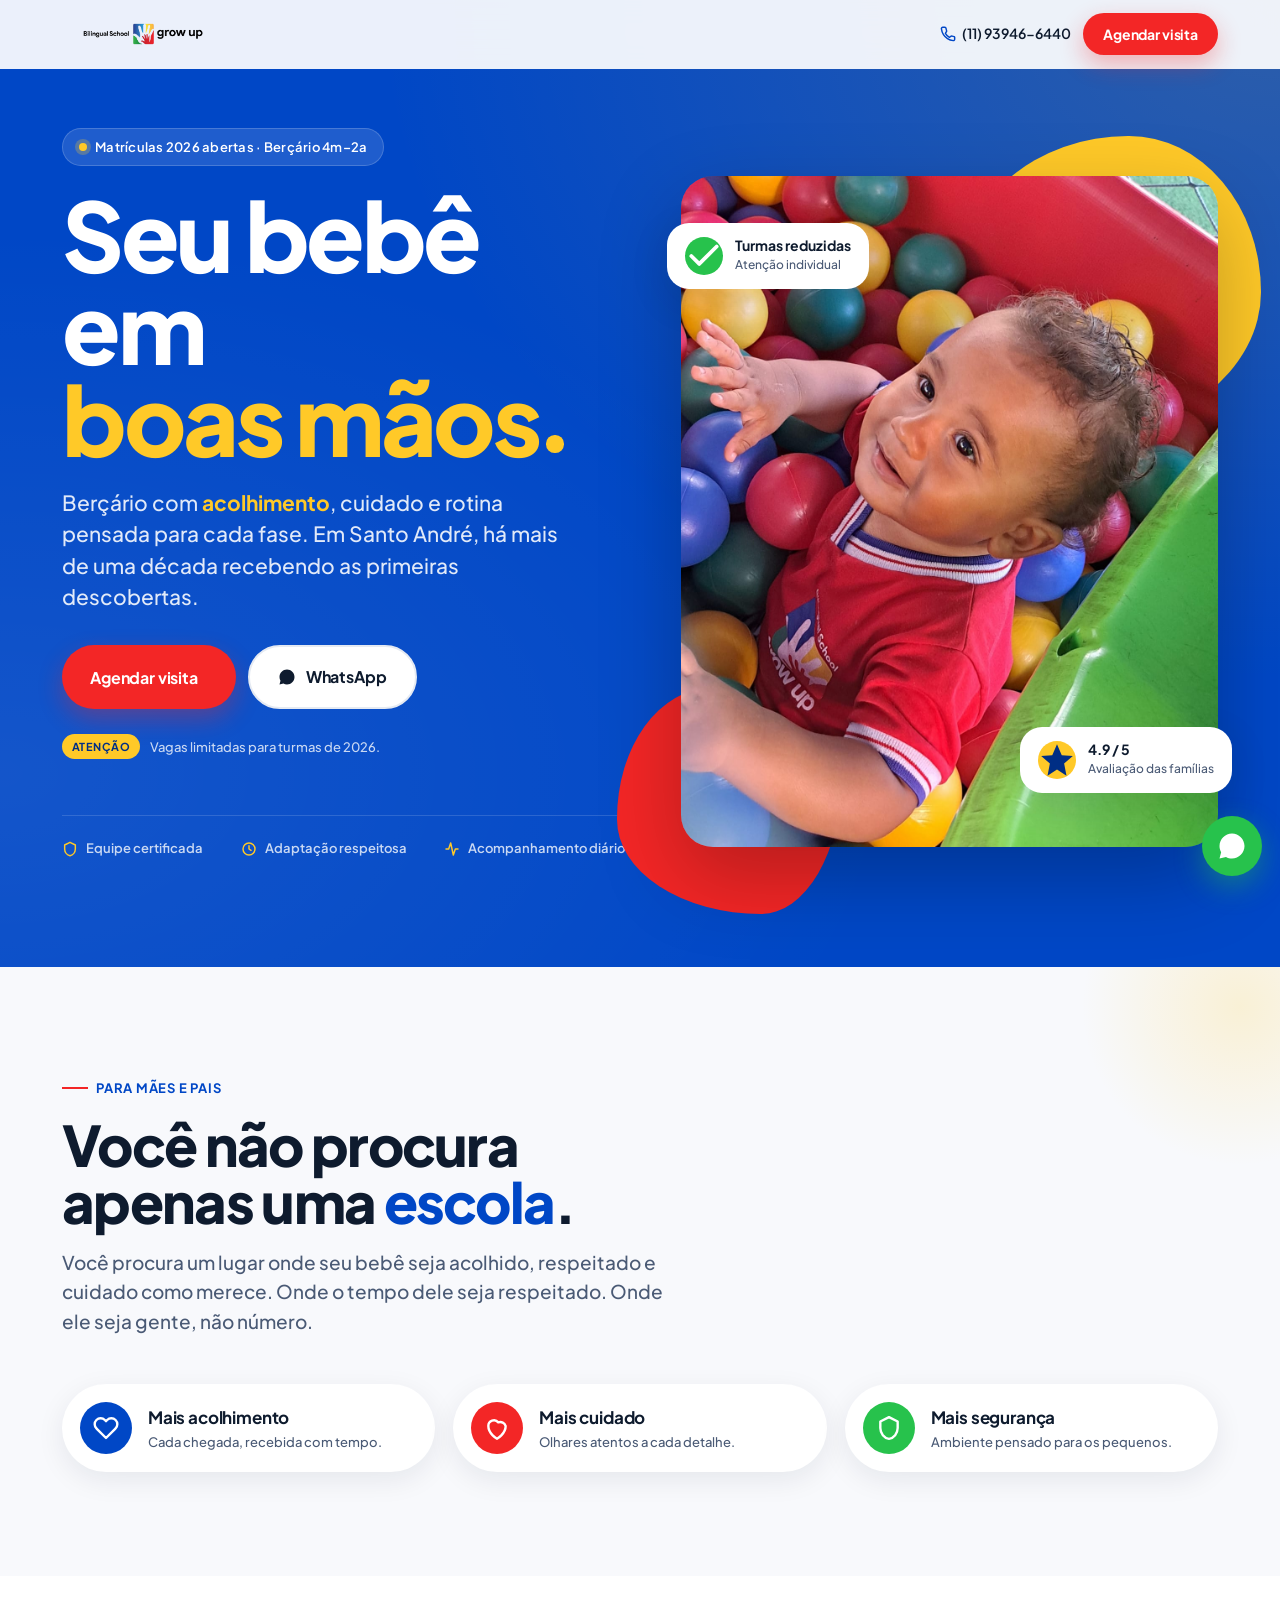
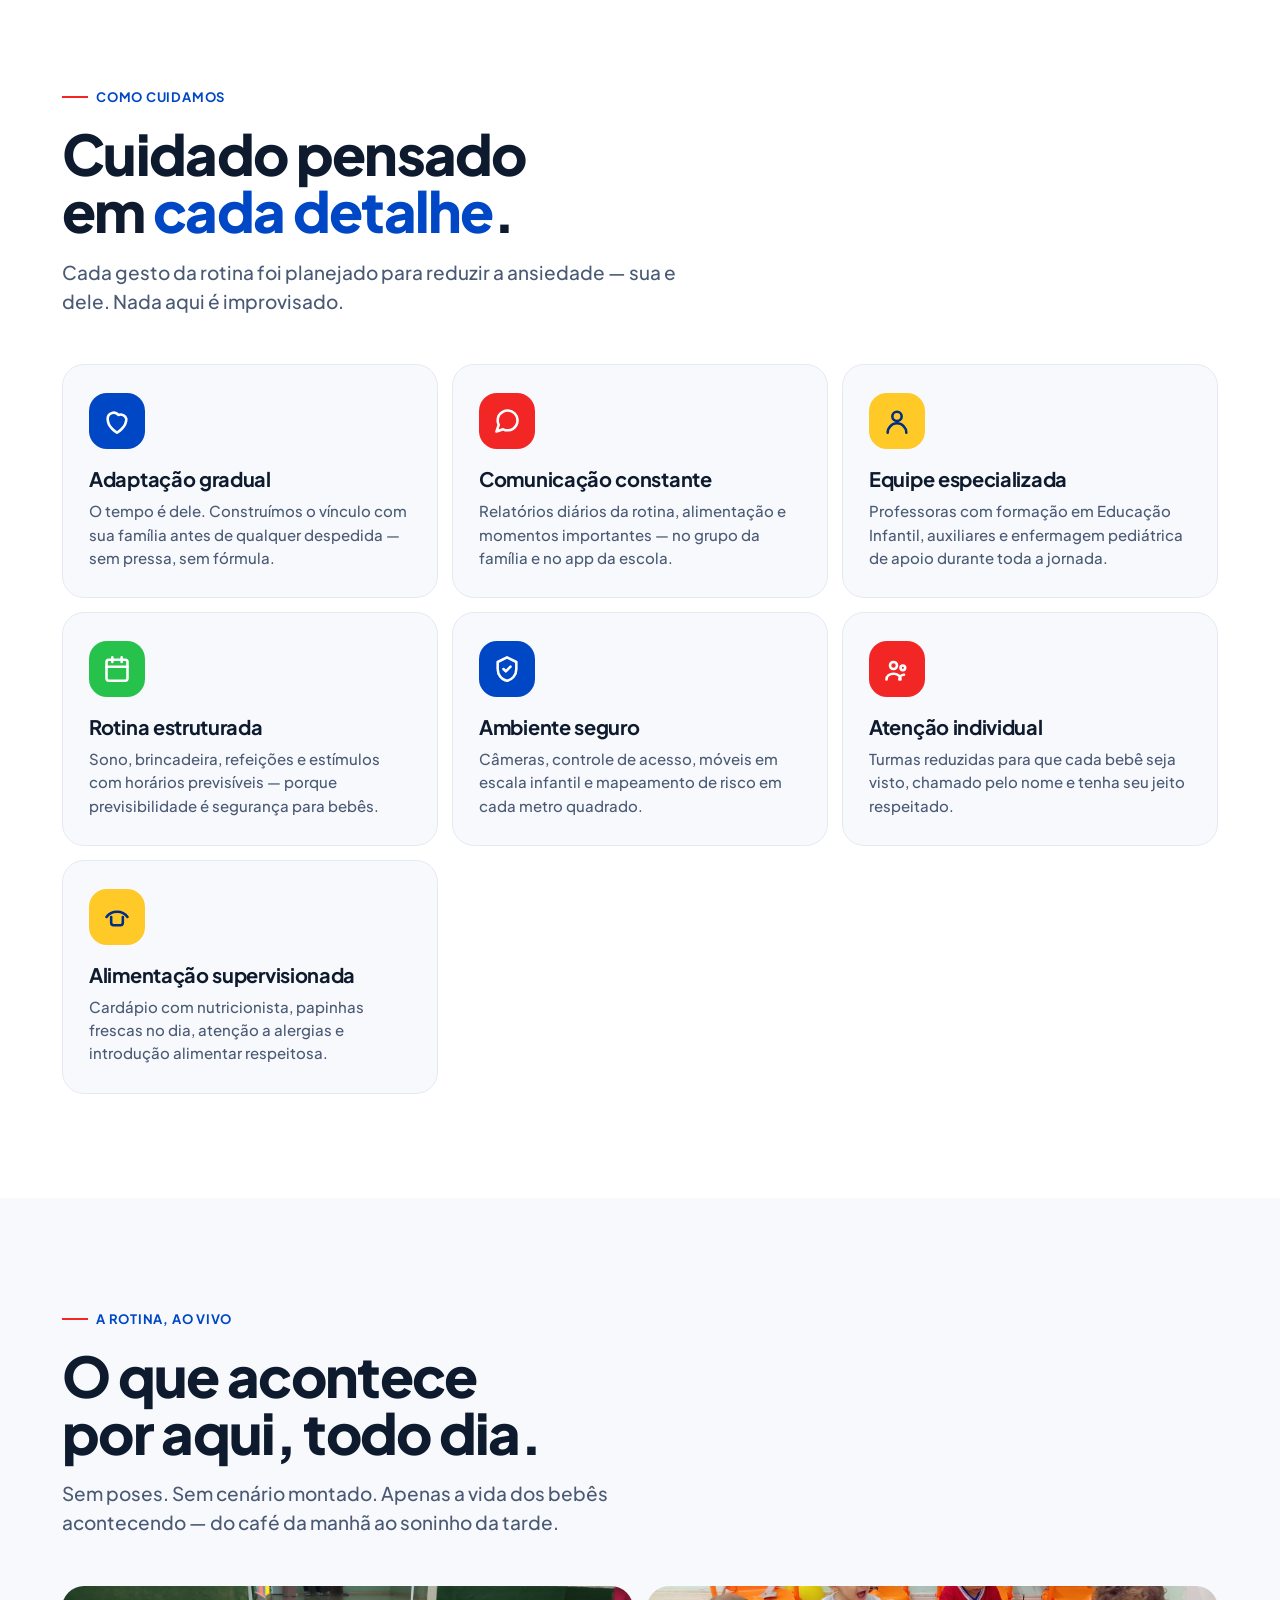
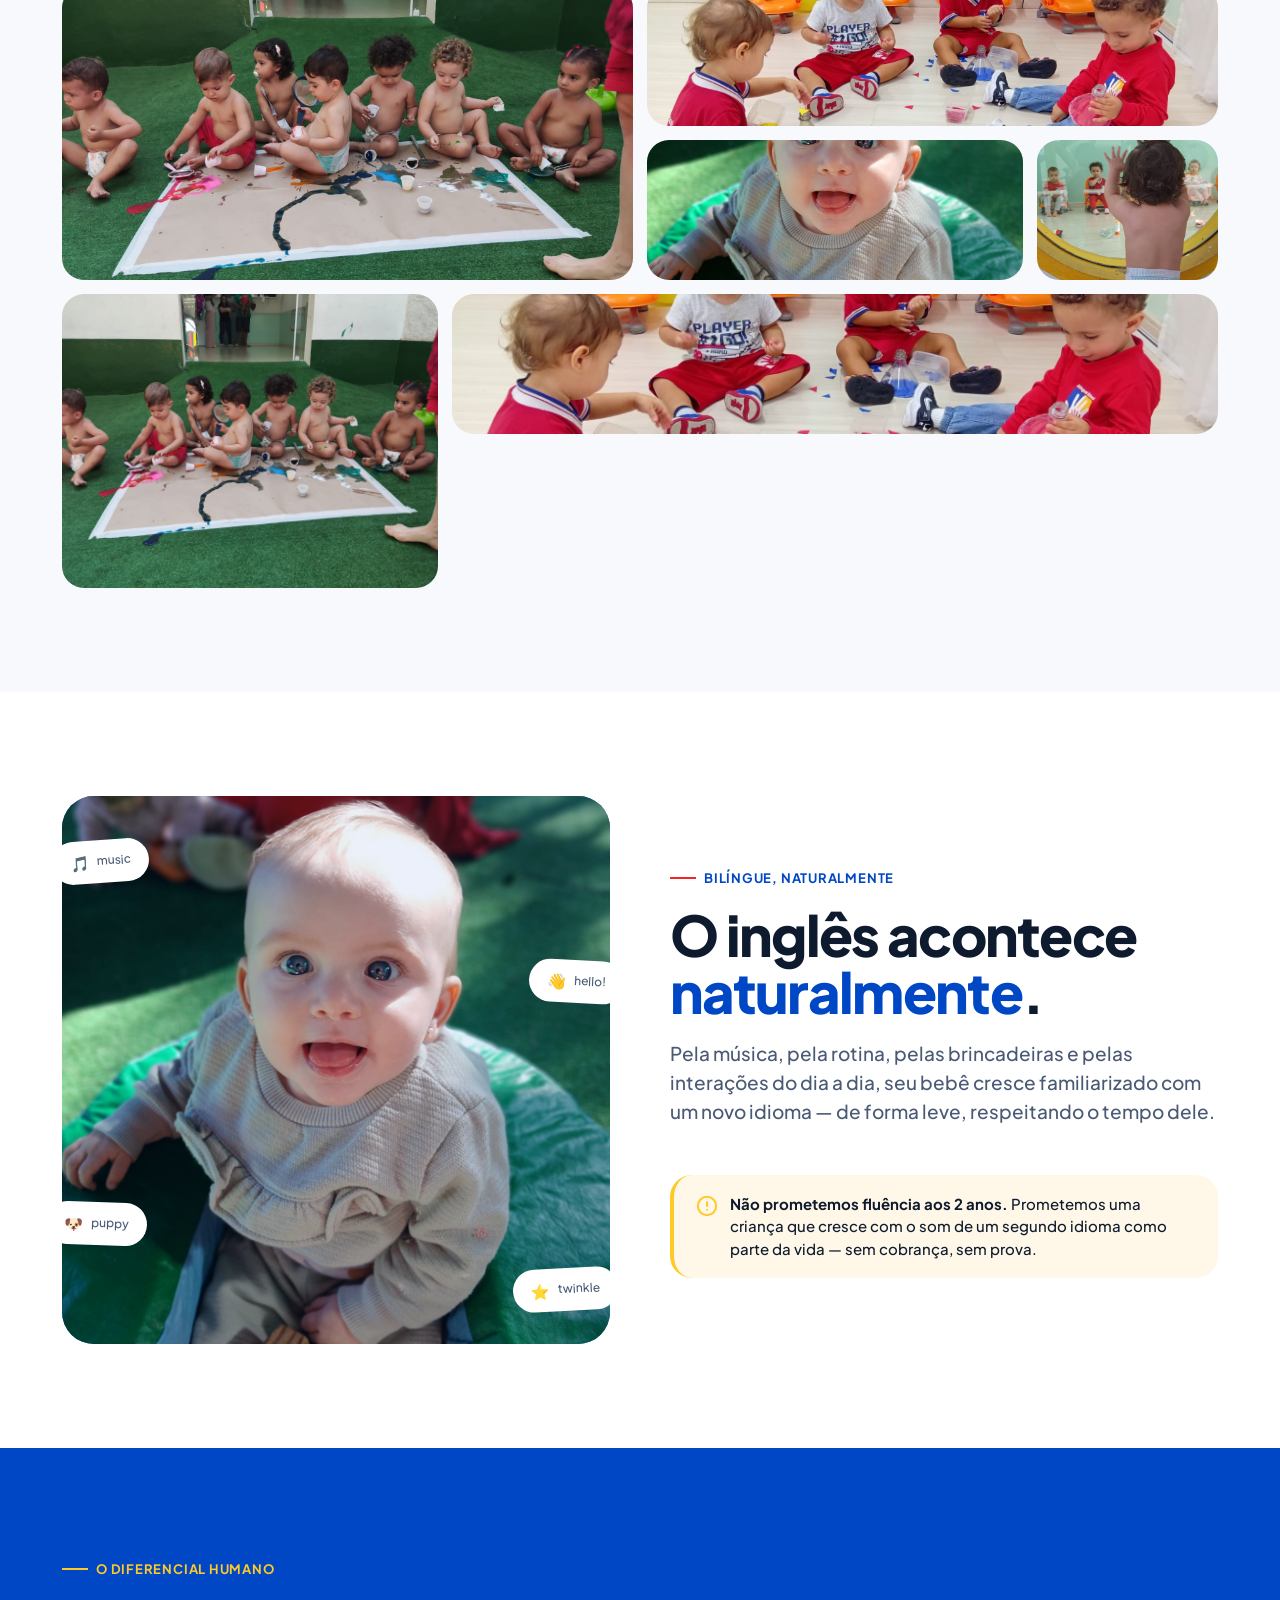
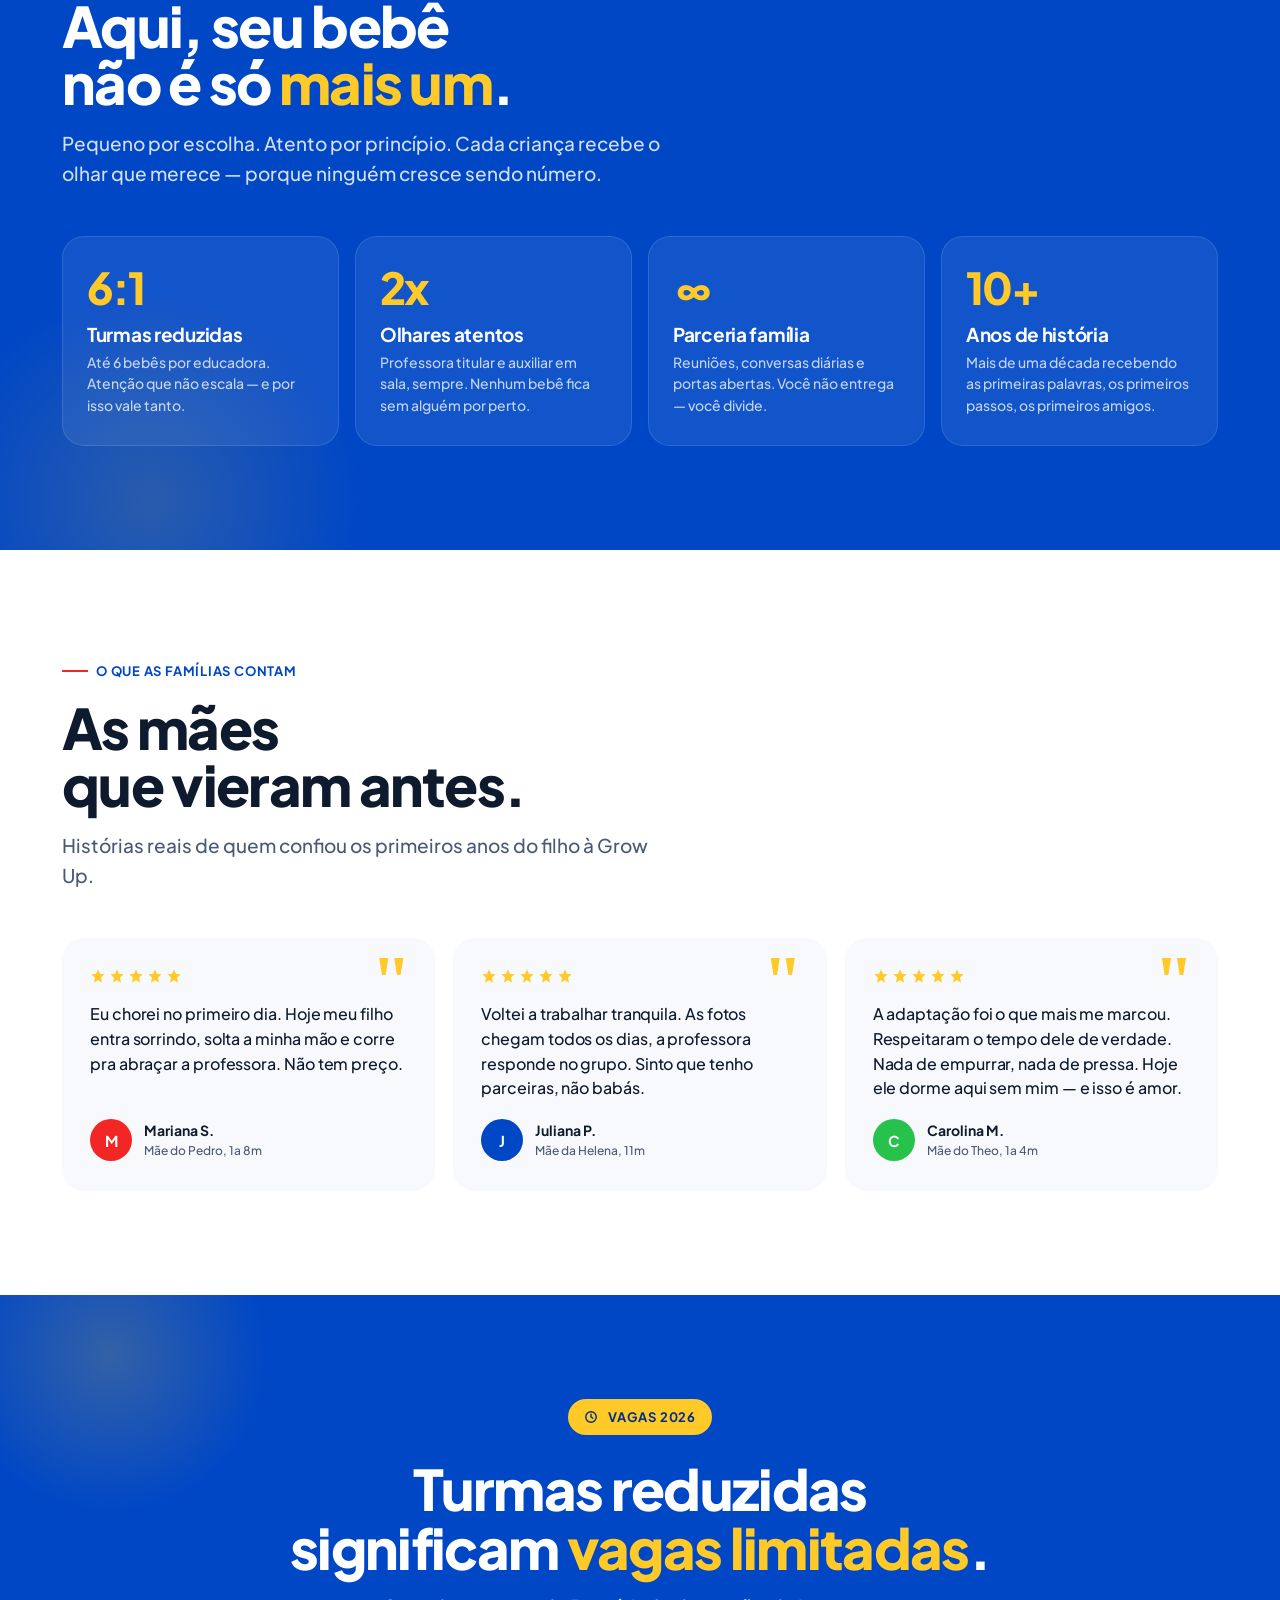
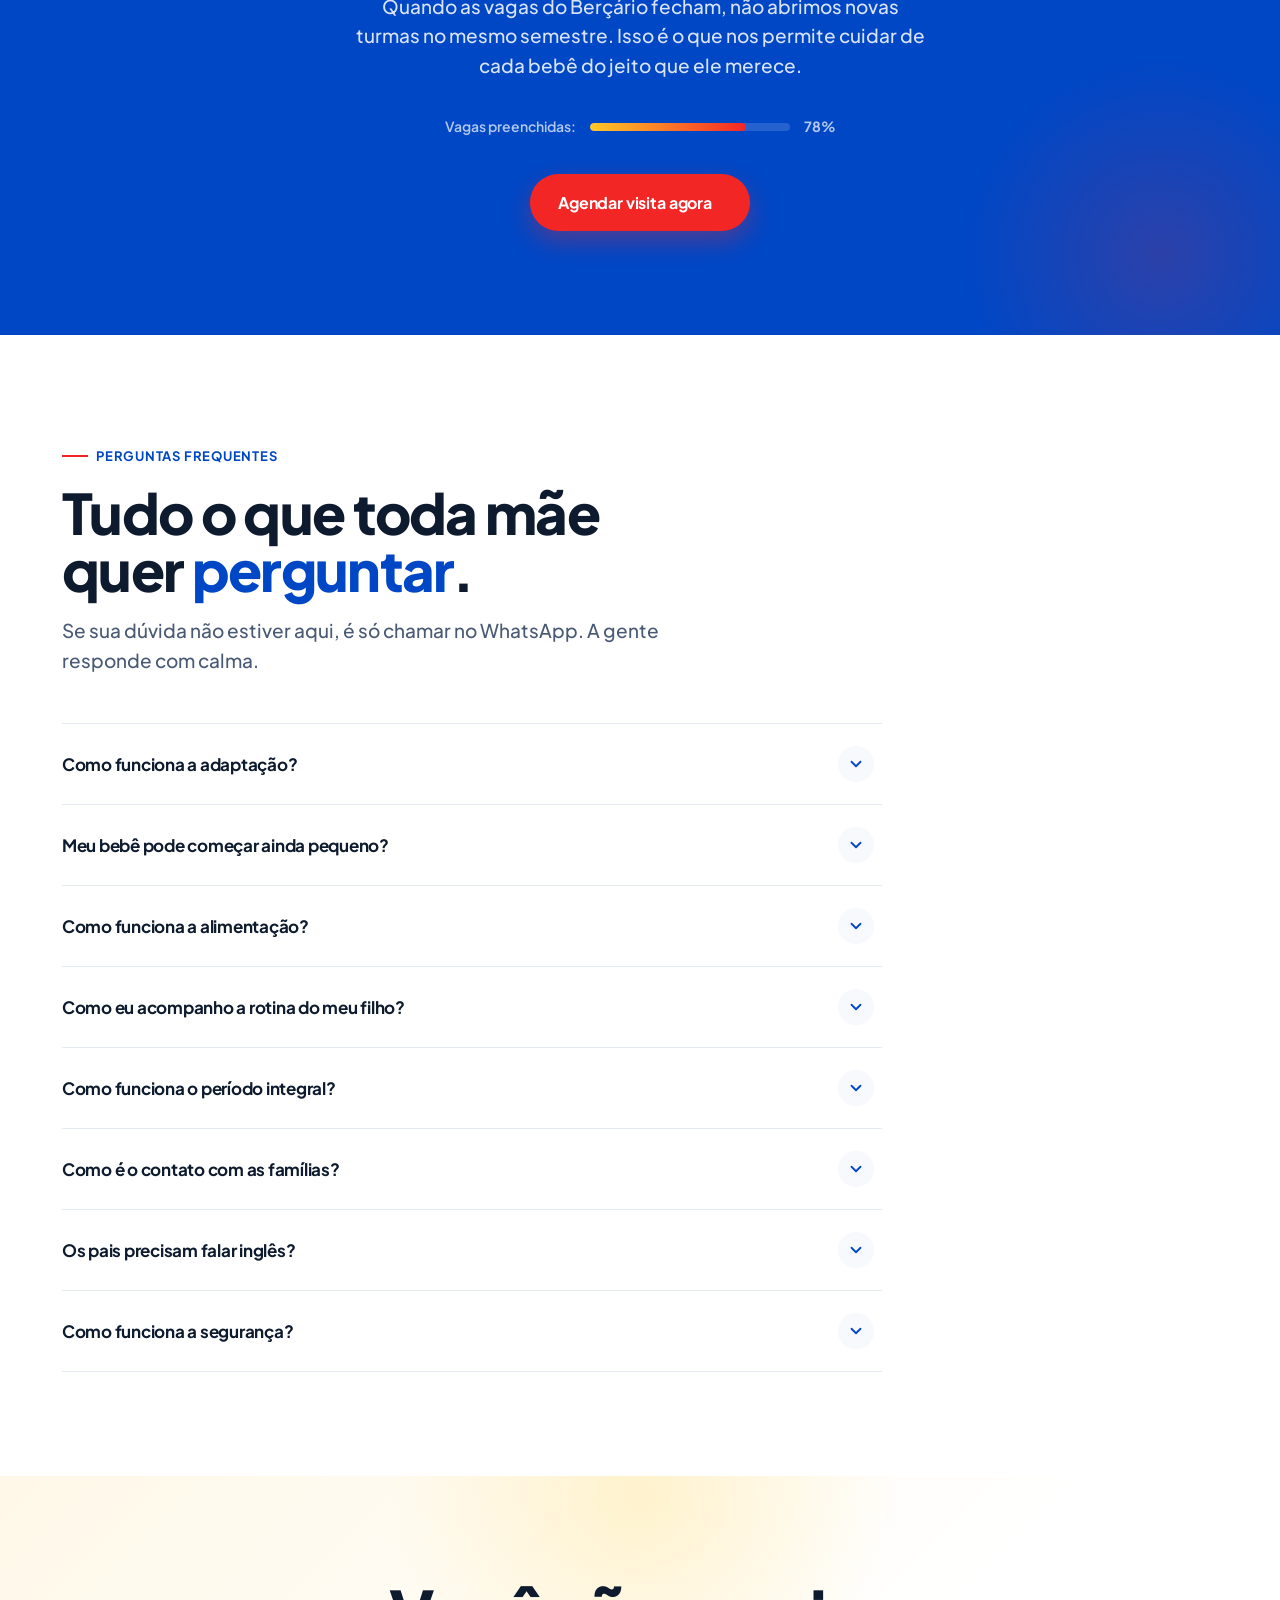
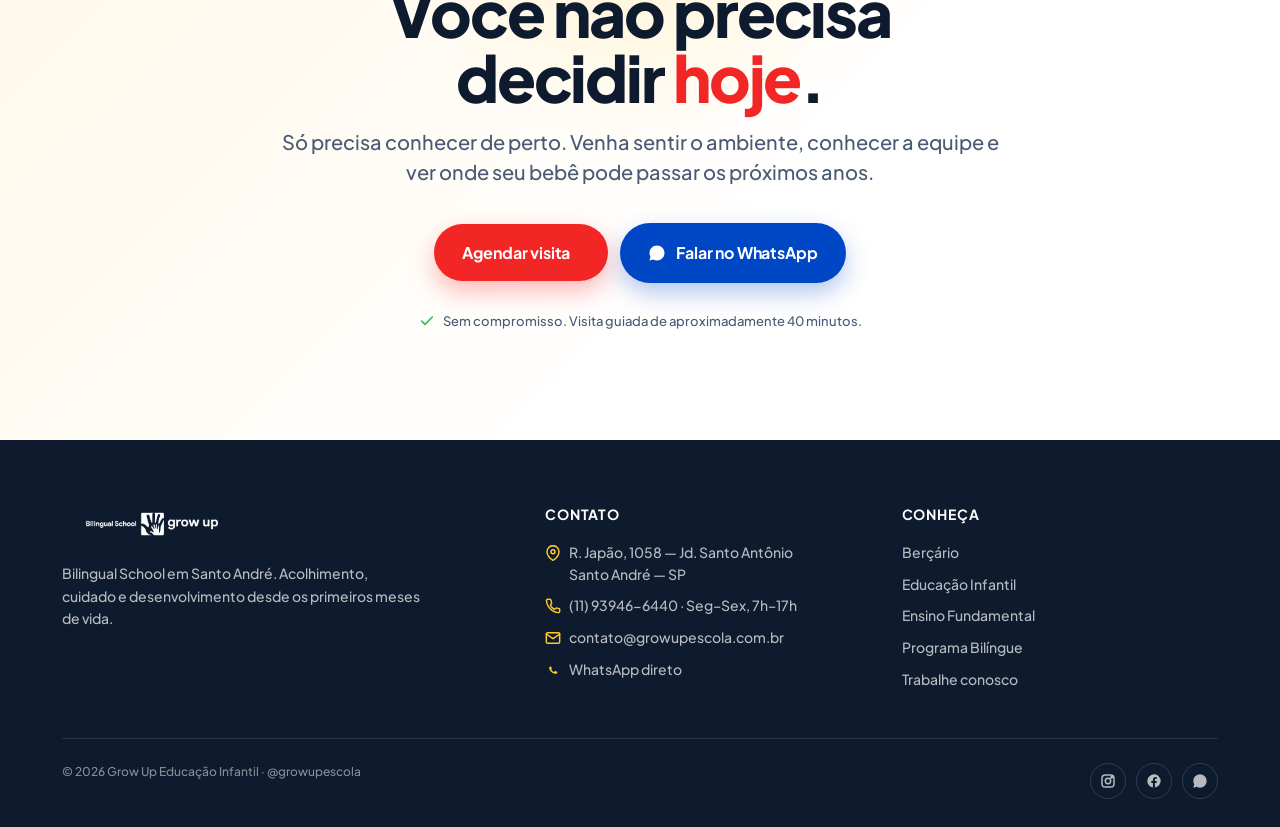
==== commit 9ceca231: "fix(bercario): corrige carregamento de css/js na rota sem barra Usa caminhos absolutos em /bercario " ====
--- a/bercario/index.html
+++ b/bercario/index.html
@@ -8,7 +8,7 @@
 <link rel="preconnect" href="https://fonts.googleapis.com">
 <link rel="preconnect" href="https://fonts.gstatic.com" crossorigin>
 <link href="https://fonts.googleapis.com/css2?family=Plus+Jakarta+Sans:wght@400;500;600;700;800&display=swap" rel="stylesheet">
-<link rel="stylesheet" href="styles.css">
+<link rel="stylesheet" href="/bercario/styles.css">
 </head>
 <body>
 
@@ -535,6 +535,6 @@
   </div>
 </div>
 
-<script src="app.js"></script>
+<script src="/bercario/app.js"></script>
 </body>
 </html>
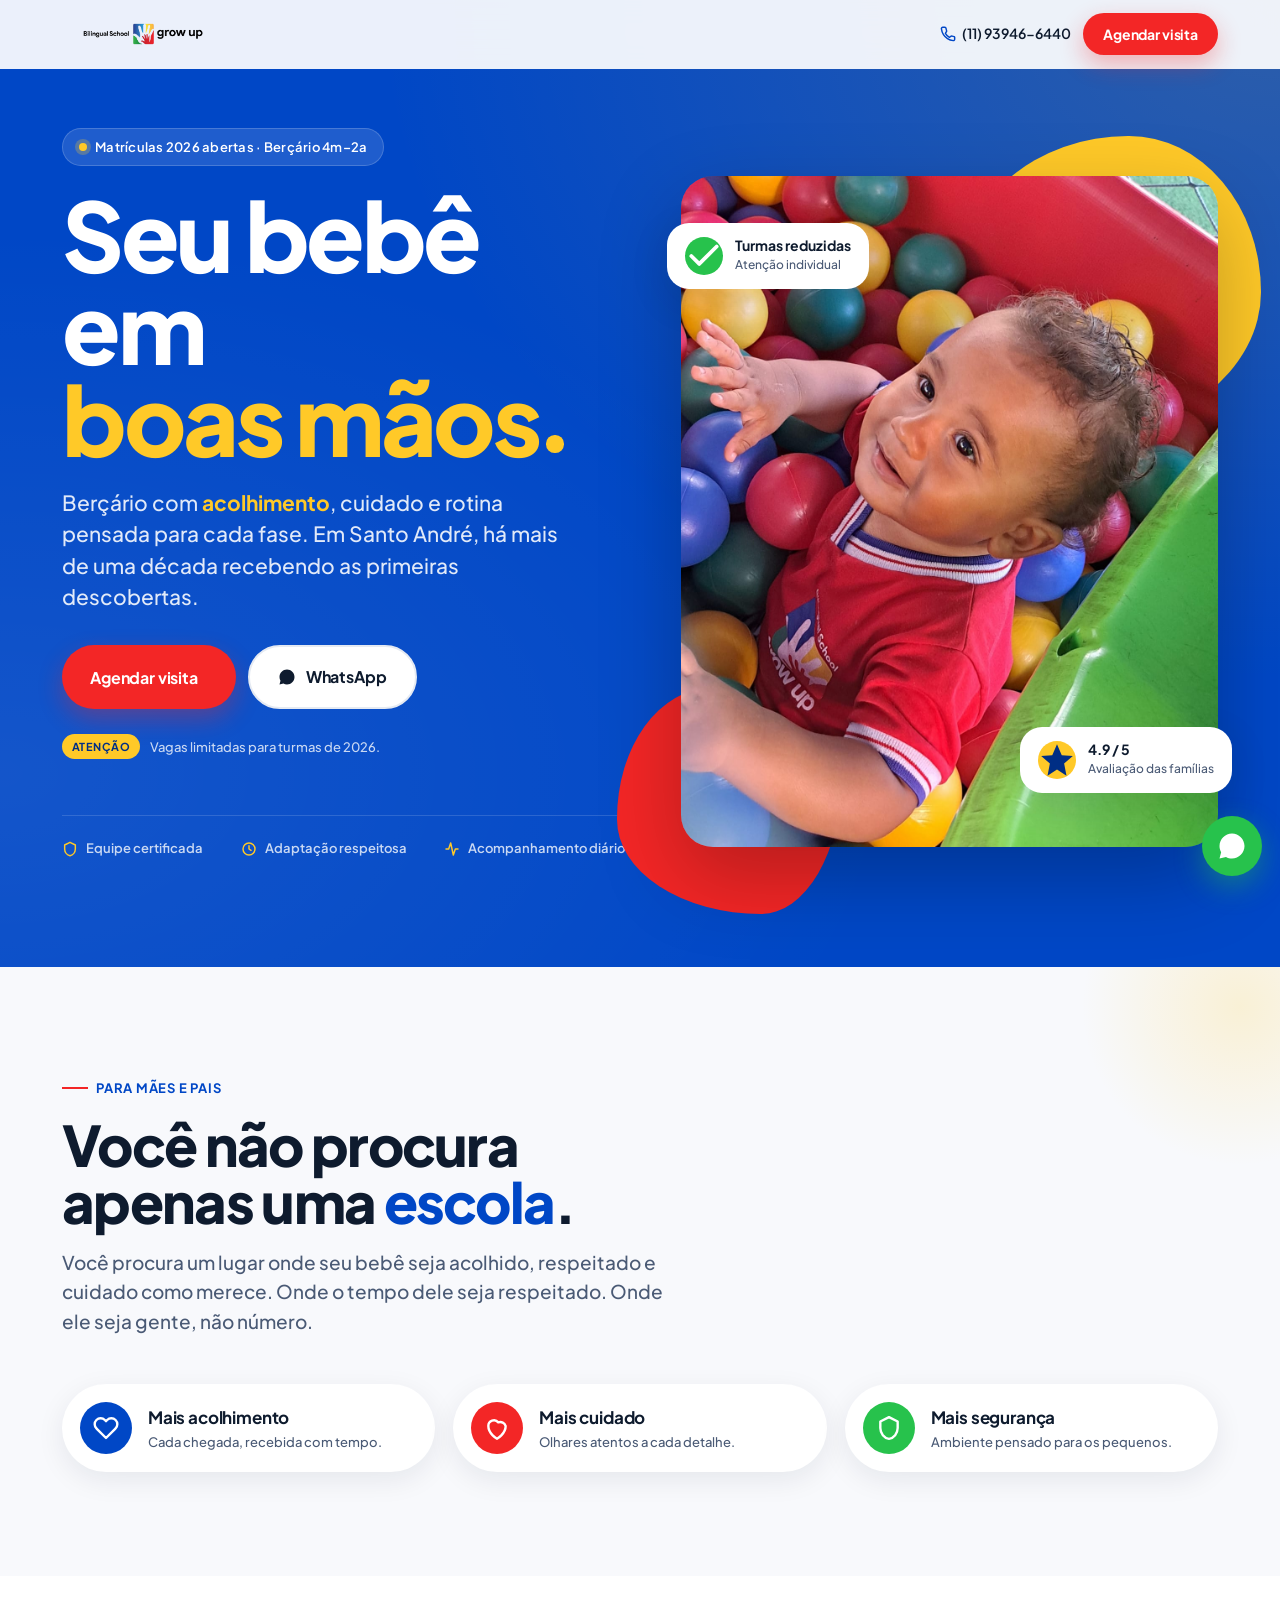
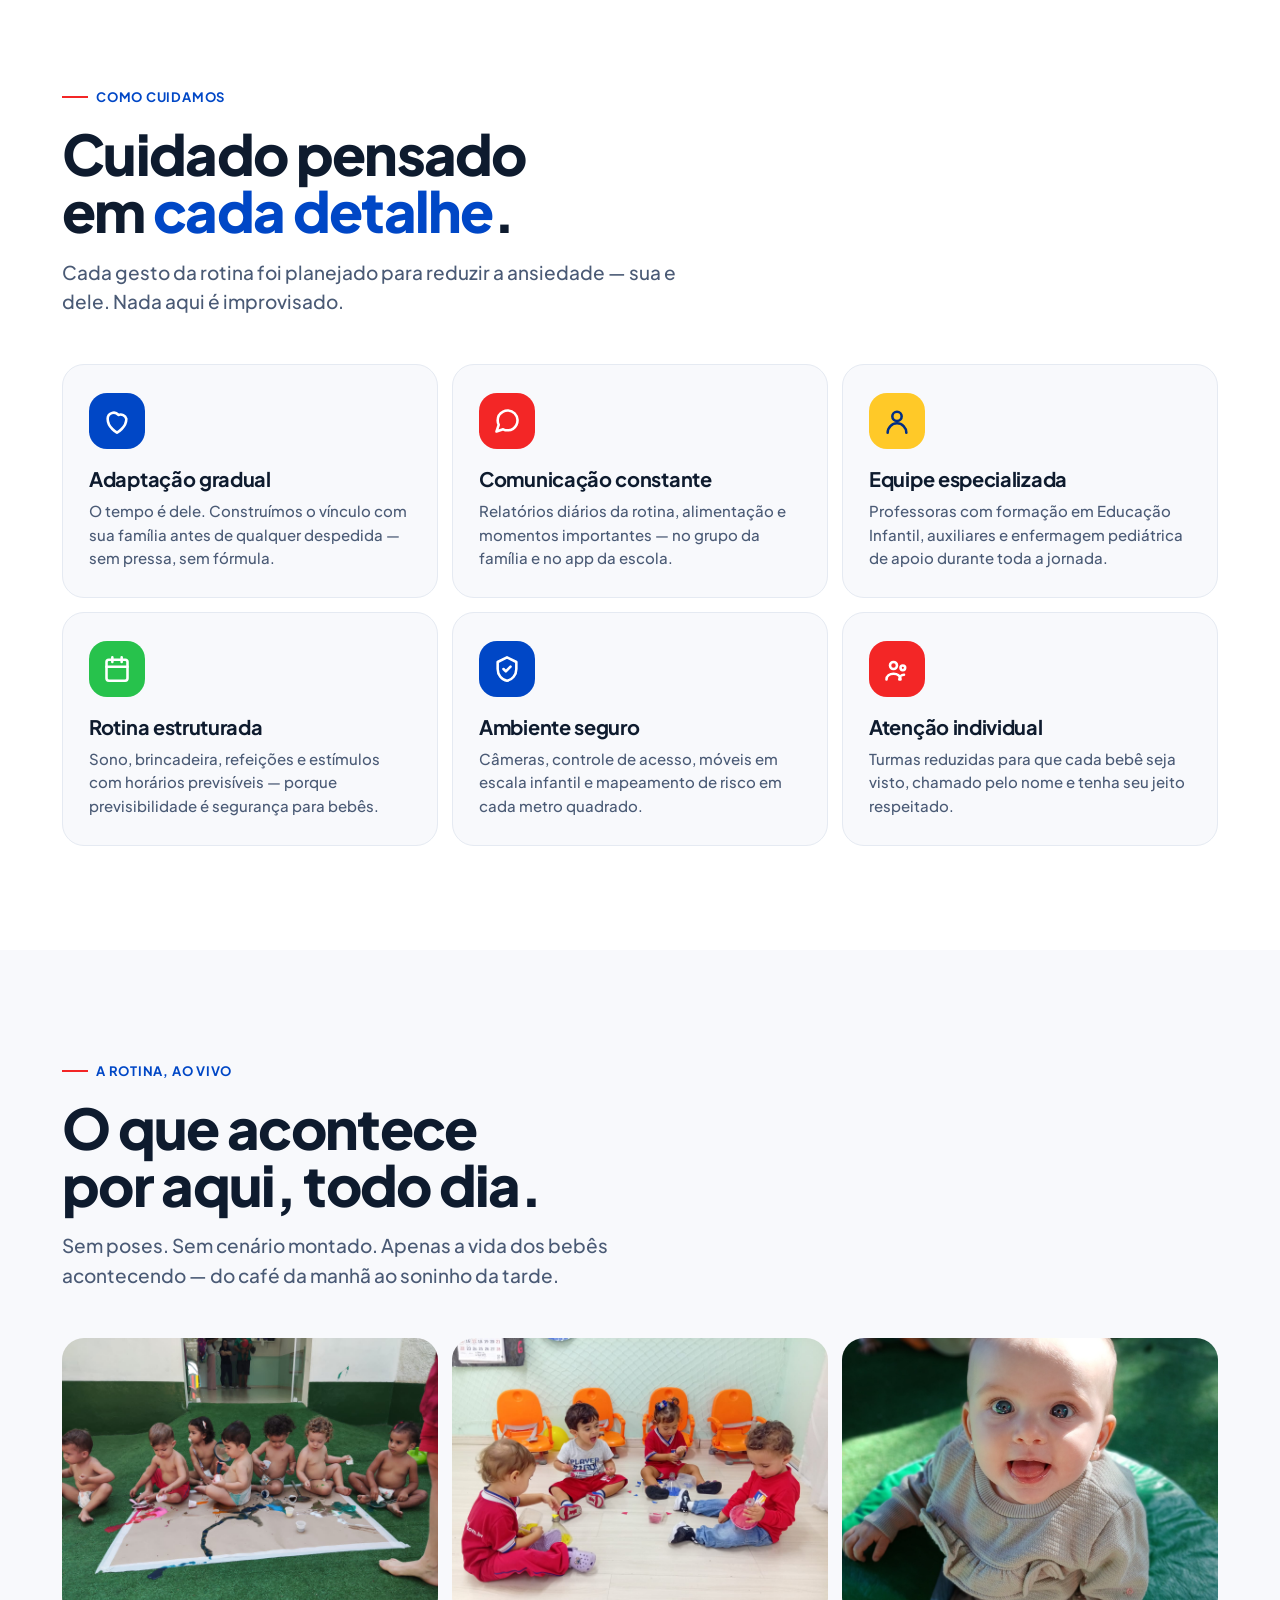
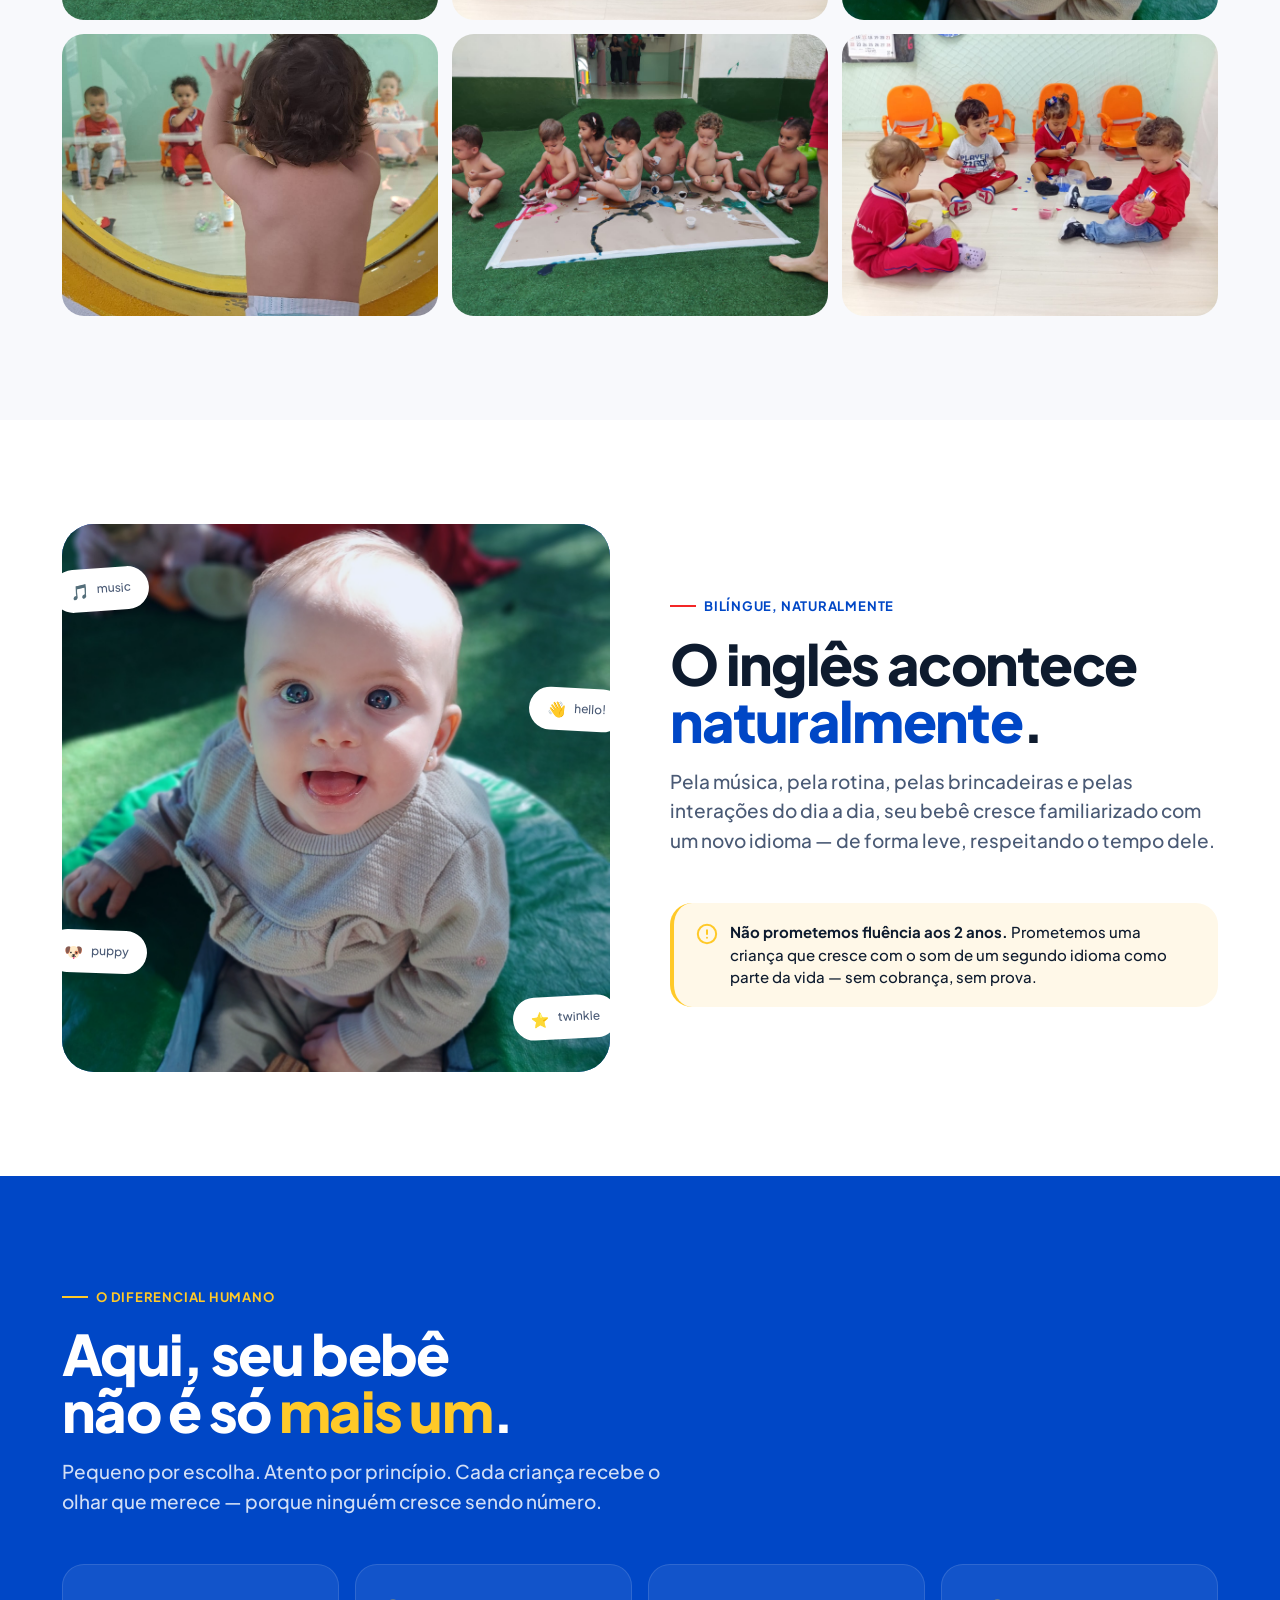
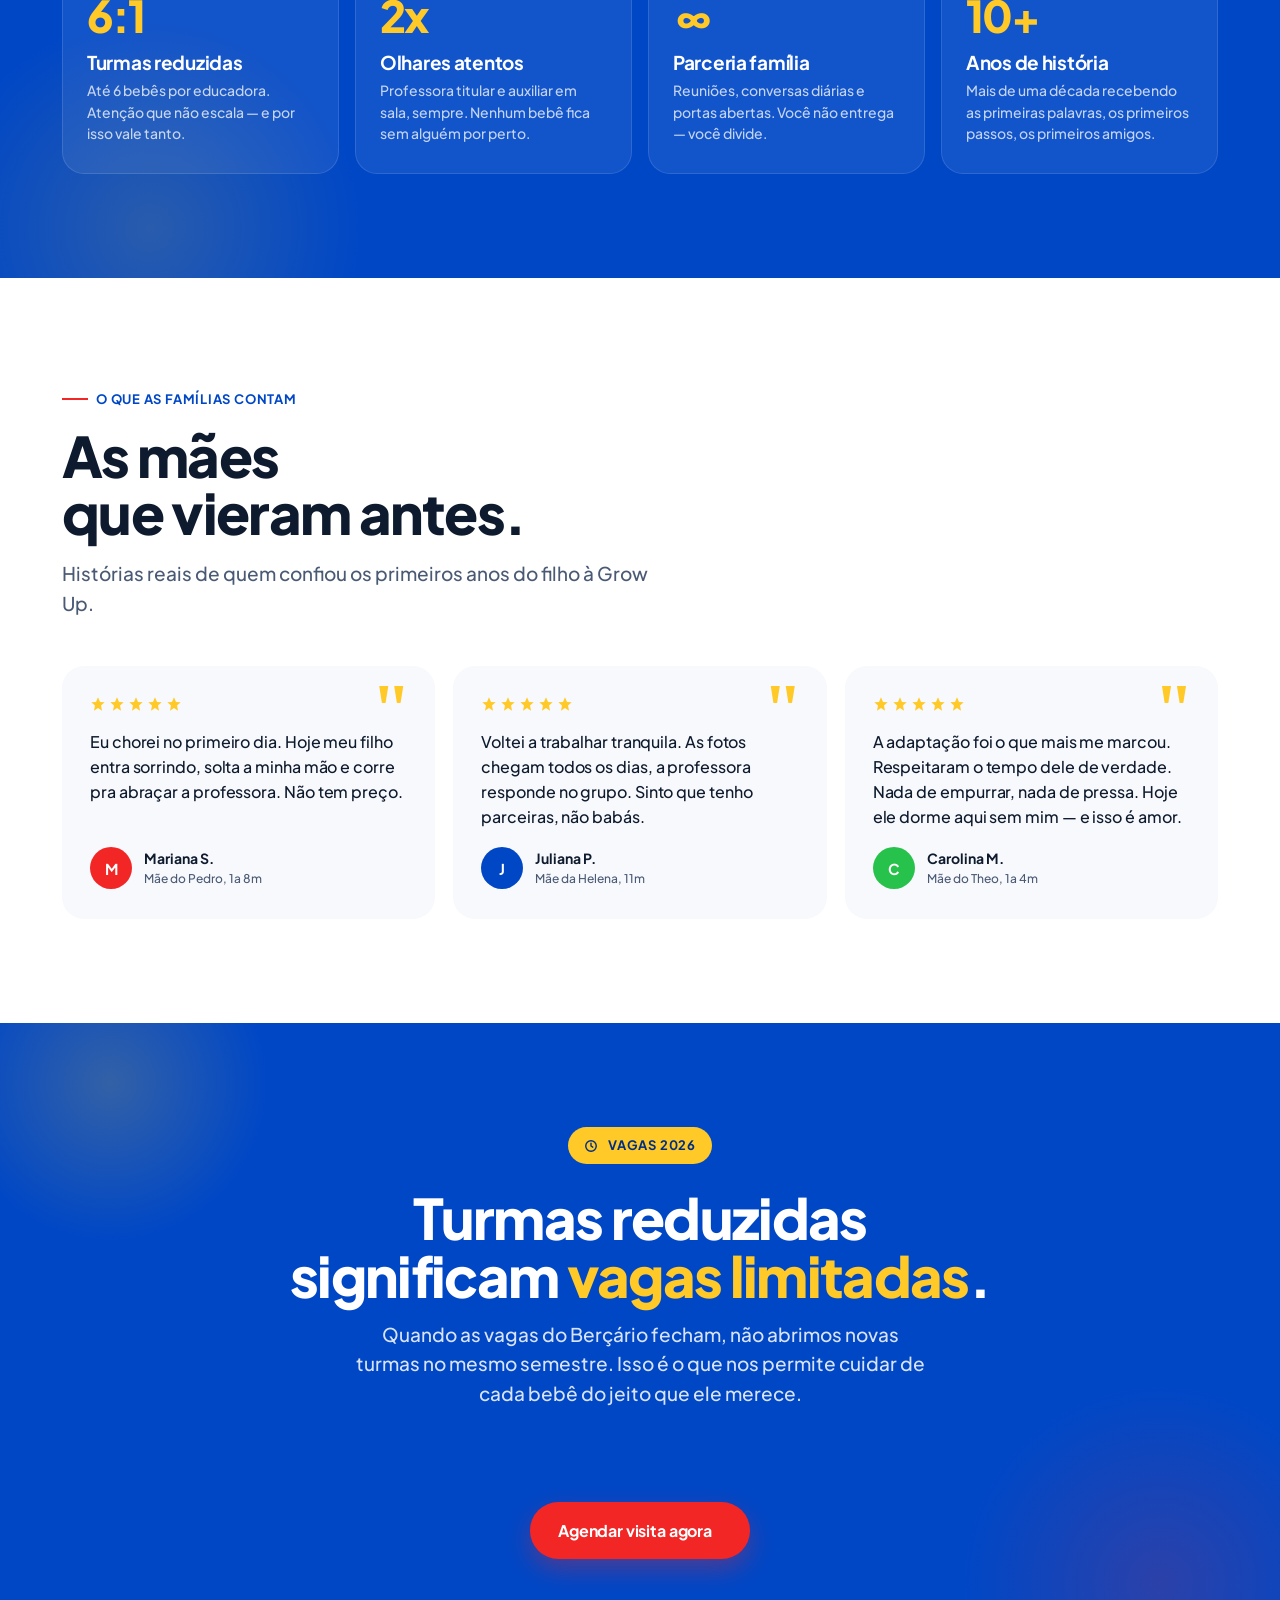
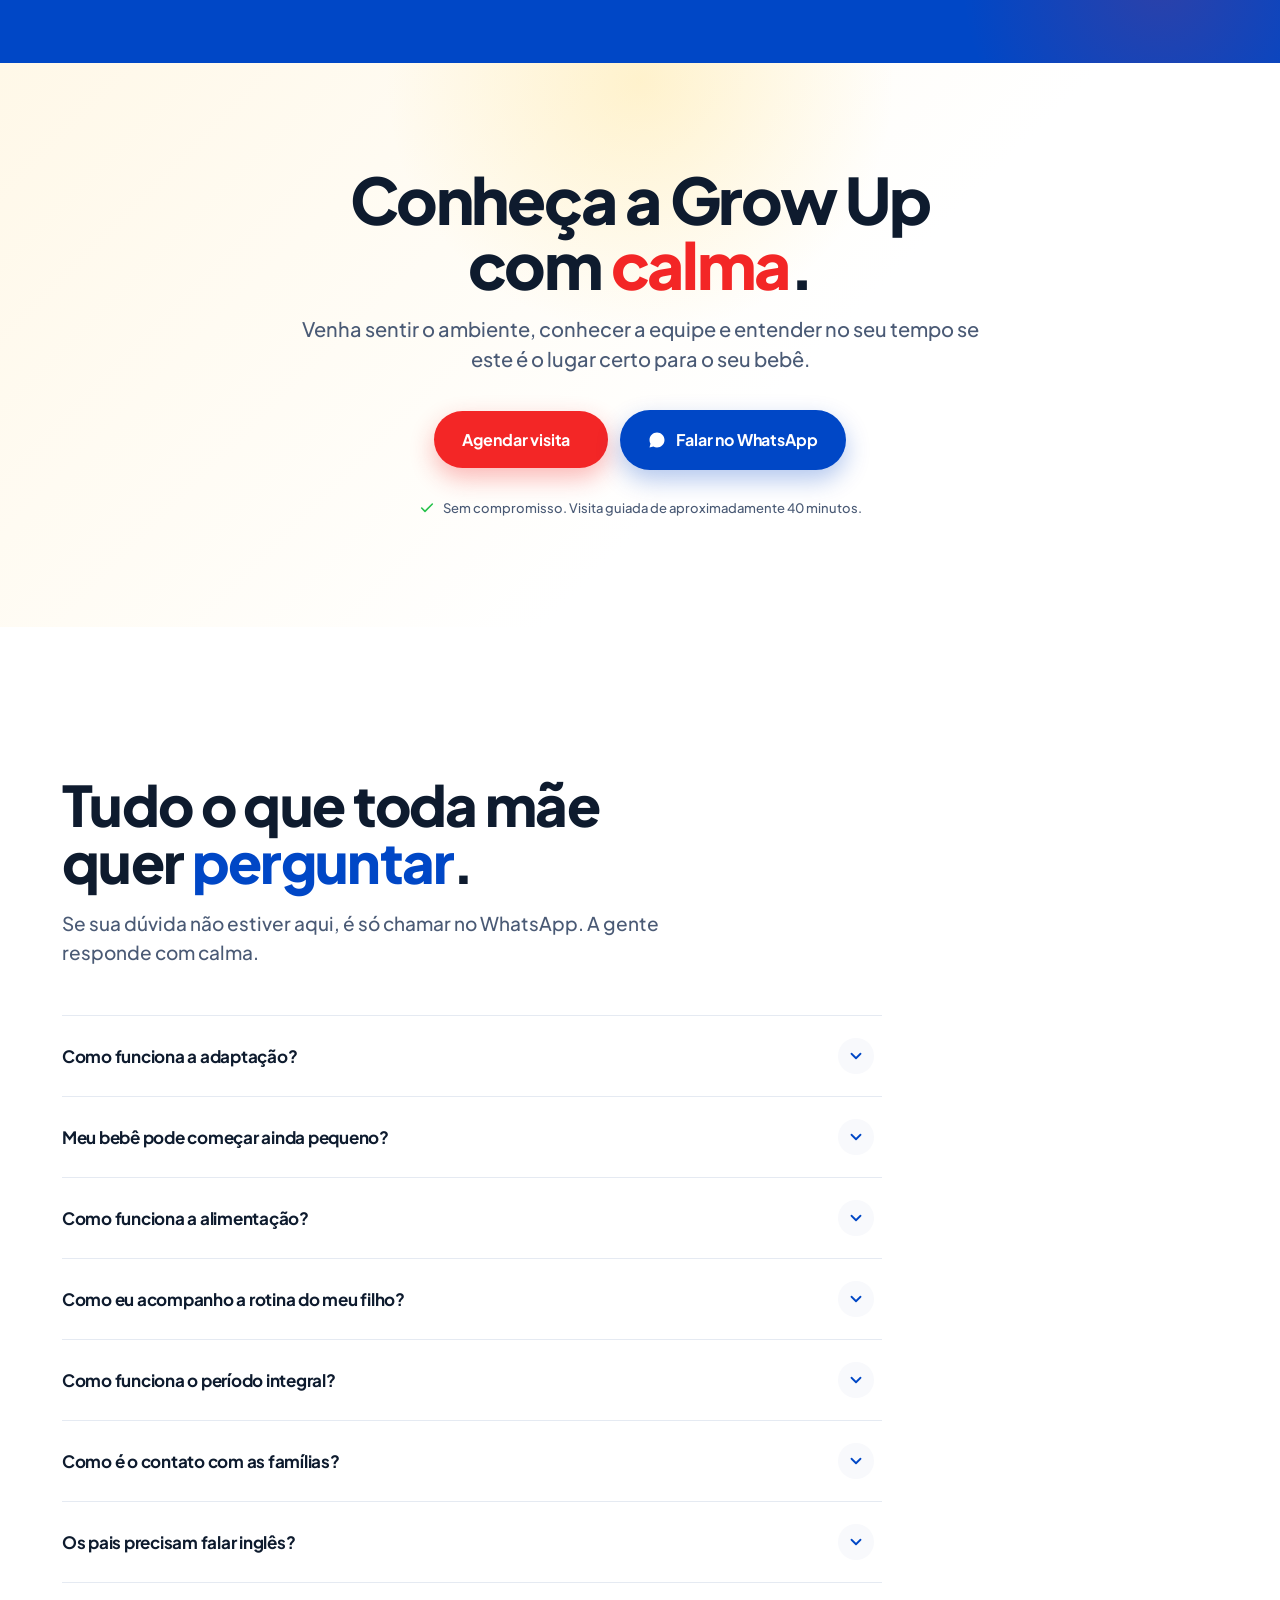
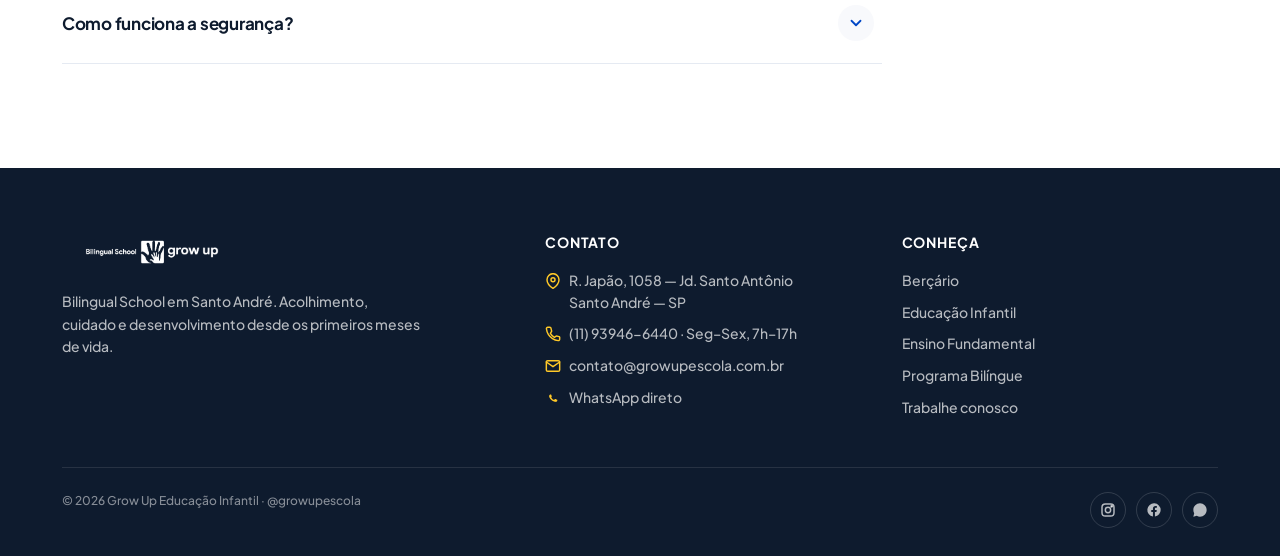
==== commit 8f880947: "fix(bercario): ajusta galeria, CTA final e ordem do FAQ Corrige proporção das imagens e grid da gale" ====
--- a/bercario/index.html
+++ b/bercario/index.html
@@ -153,11 +153,6 @@
         <h3>Atenção individual</h3>
         <p>Turmas reduzidas para que cada bebê seja visto, chamado pelo nome e tenha seu jeito respeitado.</p>
       </div>
-      <div class="safety-card t-yellow reveal reveal-d1">
-        <div class="ico"><svg viewBox="0 0 24 24" fill="none" stroke="currentColor" stroke-width="2.2" stroke-linecap="round" stroke-linejoin="round"><path d="M3 12c4-6 14-6 18 0M7 12v5a2 2 0 0 0 2 2h6a2 2 0 0 0 2-2v-5"/></svg></div>
-        <h3>Alimentação supervisionada</h3>
-        <p>Cardápio com nutricionista, papinhas frescas no dia, atenção a alergias e introdução alimentar respeitosa.</p>
-      </div>
     </div>
   </div>
 </section>
@@ -349,56 +344,12 @@
   </div>
 </section>
 
-<!-- ============ BLOCO 9 — FAQ ============ -->
-<section class="faq">
-  <div class="container">
-    <span class="section-eyebrow reveal">Perguntas frequentes</span>
-    <h2 class="section-title reveal reveal-d1">Tudo o que toda mãe<br>quer <span class="accent">perguntar</span>.</h2>
-    <p class="section-lead reveal reveal-d2">Se sua dúvida não estiver aqui, é só chamar no WhatsApp. A gente responde com calma.</p>
-
-    <div class="faq-list reveal reveal-d1">
-      <details class="faq-item">
-        <summary>Como funciona a adaptação?<span class="chev"><svg viewBox="0 0 24 24" fill="none" stroke="currentColor" stroke-width="2.4" stroke-linecap="round" stroke-linejoin="round"><path d="m6 9 6 6 6-6"/></svg></span></summary>
-        <div class="answer">A adaptação é gradual e única para cada bebê. Começamos com encontros curtos com a presença da família, aumentamos o tempo aos poucos e só consideramos a adaptação completa quando o bebê se sente seguro. Não há prazo fixo — pode levar uma ou três semanas.</div>
-      </details>
-      <details class="faq-item">
-        <summary>Meu bebê pode começar ainda pequeno?<span class="chev"><svg viewBox="0 0 24 24" fill="none" stroke="currentColor" stroke-width="2.4" stroke-linecap="round" stroke-linejoin="round"><path d="m6 9 6 6 6-6"/></svg></span></summary>
-        <div class="answer">Sim. Recebemos bebês a partir de 4 meses, com toda a estrutura de berçário, troca, sono supervisionado e amamentação (quando aplicável). Cada idade tem uma sala, rotina e equipe dedicadas.</div>
-      </details>
-      <details class="faq-item">
-        <summary>Como funciona a alimentação?<span class="chev"><svg viewBox="0 0 24 24" fill="none" stroke="currentColor" stroke-width="2.4" stroke-linecap="round" stroke-linejoin="round"><path d="m6 9 6 6 6-6"/></svg></span></summary>
-        <div class="answer">Cardápio elaborado por nutricionista, papinhas preparadas no dia, introdução alimentar respeitosa (BLW ou tradicional, conforme a família escolher) e atenção total a alergias e restrições. Levamos comida a sério.</div>
-      </details>
-      <details class="faq-item">
-        <summary>Como eu acompanho a rotina do meu filho?<span class="chev"><svg viewBox="0 0 24 24" fill="none" stroke="currentColor" stroke-width="2.4" stroke-linecap="round" stroke-linejoin="round"><path d="m6 9 6 6 6-6"/></svg></span></summary>
-        <div class="answer">Todos os dias você recebe um relatório com horários de refeições, sonecas, trocas e momentos marcantes — além de fotos. Para qualquer dúvida, a professora responde diretamente no grupo da turma.</div>
-      </details>
-      <details class="faq-item">
-        <summary>Como funciona o período integral?<span class="chev"><svg viewBox="0 0 24 24" fill="none" stroke="currentColor" stroke-width="2.4" stroke-linecap="round" stroke-linejoin="round"><path d="m6 9 6 6 6-6"/></svg></span></summary>
-        <div class="answer">Atendemos meio período (manhã ou tarde) e período integral. O integral inclui todas as refeições, momentos de descanso e atividades dirigidas, com flexibilidade nos horários de entrada e saída.</div>
-      </details>
-      <details class="faq-item">
-        <summary>Como é o contato com as famílias?<span class="chev"><svg viewBox="0 0 24 24" fill="none" stroke="currentColor" stroke-width="2.4" stroke-linecap="round" stroke-linejoin="round"><path d="m6 9 6 6 6-6"/></svg></span></summary>
-        <div class="answer">Reuniões pedagógicas semestrais, conversas individuais sob demanda, grupo da turma para o dia a dia e portas abertas para visitas combinadas. Você não fica de fora de nada.</div>
-      </details>
-      <details class="faq-item">
-        <summary>Os pais precisam falar inglês?<span class="chev"><svg viewBox="0 0 24 24" fill="none" stroke="currentColor" stroke-width="2.4" stroke-linecap="round" stroke-linejoin="round"><path d="m6 9 6 6 6-6"/></svg></span></summary>
-        <div class="answer">De jeito nenhum. O inglês é parte da rotina da Grow Up, não uma exigência das famílias. Toda nossa comunicação com vocês é em português.</div>
-      </details>
-      <details class="faq-item">
-        <summary>Como funciona a segurança?<span class="chev"><svg viewBox="0 0 24 24" fill="none" stroke="currentColor" stroke-width="2.4" stroke-linecap="round" stroke-linejoin="round"><path d="m6 9 6 6 6-6"/></svg></span></summary>
-        <div class="answer">Controle de acesso na entrada (apenas adultos cadastrados retiram o bebê), câmeras nas áreas comuns, plano de evacuação treinado, brigada de incêndio, kit de emergência pediátrica e protocolos clínicos para qualquer intercorrência.</div>
-      </details>
-    </div>
-  </div>
-</section>
-
 <!-- ============ BLOCO 10 — CTA FINAL ============ -->
 <section class="cta-final">
   <div class="container">
     <div class="inner">
-      <h2 class="reveal">Você não precisa<br>decidir <span class="accent">hoje</span>.</h2>
-      <p class="reveal reveal-d1">Só precisa conhecer de perto. Venha sentir o ambiente, conhecer a equipe e ver onde seu bebê pode passar os próximos anos.</p>
+      <h2 class="reveal">Conheça a Grow Up<br>com <span class="accent">calma</span>.</h2>
+      <p class="reveal reveal-d1">Venha sentir o ambiente, conhecer a equipe e entender no seu tempo se este é o lugar certo para o seu bebê.</p>
       <div class="ctas reveal reveal-d2">
         <button class="btn btn-primary" data-open-modal>
           Agendar visita
@@ -413,6 +364,50 @@
         <svg viewBox="0 0 24 24" fill="none" stroke="currentColor" stroke-width="2.4" stroke-linecap="round" stroke-linejoin="round"><path d="M20 6 9 17l-5-5"/></svg>
         Sem compromisso. Visita guiada de aproximadamente 40 minutos.
       </div>
+    </div>
+  </div>
+</section>
+
+<!-- ============ BLOCO 9 — FAQ ============ -->
+<section class="faq">
+  <div class="container">
+    <span class="section-eyebrow reveal">Perguntas frequentes</span>
+    <h2 class="section-title reveal reveal-d1">Tudo o que toda mãe<br>quer <span class="accent">perguntar</span>.</h2>
+    <p class="section-lead reveal reveal-d2">Se sua dúvida não estiver aqui, é só chamar no WhatsApp. A gente responde com calma.</p>
+
+    <div class="faq-list reveal reveal-d1">
+      <details class="faq-item">
+        <summary>Como funciona a adaptação?<span class="chev"><svg viewBox="0 0 24 24" fill="none" stroke="currentColor" stroke-width="2.4" stroke-linecap="round" stroke-linejoin="round"><path d="m6 9 6 6 6-6"/></svg></span></summary>
+        <div class="answer">A adaptação é gradual e única para cada bebê. Começamos com encontros curtos com a presença da família, aumentamos o tempo aos poucos e só consideramos a adaptação completa quando o bebê se sente seguro. Não há prazo fixo — pode levar uma ou três semanas.</div>
+      </details>
+      <details class="faq-item">
+        <summary>Meu bebê pode começar ainda pequeno?<span class="chev"><svg viewBox="0 0 24 24" fill="none" stroke="currentColor" stroke-width="2.4" stroke-linecap="round" stroke-linejoin="round"><path d="m6 9 6 6 6-6"/></svg></span></summary>
+        <div class="answer">Sim. Recebemos bebês a partir de 4 meses, com toda a estrutura de berçário, troca, sono supervisionado e amamentação (quando aplicável). Cada idade tem uma sala, rotina e equipe dedicadas.</div>
+      </details>
+      <details class="faq-item">
+        <summary>Como funciona a alimentação?<span class="chev"><svg viewBox="0 0 24 24" fill="none" stroke="currentColor" stroke-width="2.4" stroke-linecap="round" stroke-linejoin="round"><path d="m6 9 6 6 6-6"/></svg></span></summary>
+        <div class="answer">Cardápio elaborado por nutricionista, papinhas preparadas no dia, introdução alimentar respeitosa (BLW ou tradicional, conforme a família escolher) e atenção total a alergias e restrições. Levamos comida a sério.</div>
+      </details>
+      <details class="faq-item">
+        <summary>Como eu acompanho a rotina do meu filho?<span class="chev"><svg viewBox="0 0 24 24" fill="none" stroke="currentColor" stroke-width="2.4" stroke-linecap="round" stroke-linejoin="round"><path d="m6 9 6 6 6-6"/></svg></span></summary>
+        <div class="answer">Todos os dias você recebe um relatório com horários de refeições, sonecas, trocas e momentos marcantes — além de fotos. Para qualquer dúvida, a professora responde diretamente no grupo da turma.</div>
+      </details>
+      <details class="faq-item">
+        <summary>Como funciona o período integral?<span class="chev"><svg viewBox="0 0 24 24" fill="none" stroke="currentColor" stroke-width="2.4" stroke-linecap="round" stroke-linejoin="round"><path d="m6 9 6 6 6-6"/></svg></span></summary>
+        <div class="answer">Atendemos meio período (manhã ou tarde) e período integral. O integral inclui todas as refeições, momentos de descanso e atividades dirigidas, com flexibilidade nos horários de entrada e saída.</div>
+      </details>
+      <details class="faq-item">
+        <summary>Como é o contato com as famílias?<span class="chev"><svg viewBox="0 0 24 24" fill="none" stroke="currentColor" stroke-width="2.4" stroke-linecap="round" stroke-linejoin="round"><path d="m6 9 6 6 6-6"/></svg></span></summary>
+        <div class="answer">Reuniões pedagógicas semestrais, conversas individuais sob demanda, grupo da turma para o dia a dia e portas abertas para visitas combinadas. Você não fica de fora de nada.</div>
+      </details>
+      <details class="faq-item">
+        <summary>Os pais precisam falar inglês?<span class="chev"><svg viewBox="0 0 24 24" fill="none" stroke="currentColor" stroke-width="2.4" stroke-linecap="round" stroke-linejoin="round"><path d="m6 9 6 6 6-6"/></svg></span></summary>
+        <div class="answer">De jeito nenhum. O inglês é parte da rotina da Grow Up, não uma exigência das famílias. Toda nossa comunicação com vocês é em português.</div>
+      </details>
+      <details class="faq-item">
+        <summary>Como funciona a segurança?<span class="chev"><svg viewBox="0 0 24 24" fill="none" stroke="currentColor" stroke-width="2.4" stroke-linecap="round" stroke-linejoin="round"><path d="m6 9 6 6 6-6"/></svg></span></summary>
+        <div class="answer">Controle de acesso na entrada (apenas adultos cadastrados retiram o bebê), câmeras nas áreas comuns, plano de evacuação treinado, brigada de incêndio, kit de emergência pediátrica e protocolos clínicos para qualquer intercorrência.</div>
+      </details>
     </div>
   </div>
 </section>
--- a/bercario/styles.css
+++ b/bercario/styles.css
@@ -523,8 +523,7 @@
 }
 @media (min-width: 720px) {
   .gallery-grid {
-    grid-template-columns: repeat(6, 1fr);
-    grid-auto-rows: 140px;
+    grid-template-columns: repeat(3, 1fr);
     gap: 14px;
   }
 }
@@ -533,23 +532,13 @@
   position: relative;
   border-radius: var(--radius-md);
   overflow: hidden;
-  aspect-ratio: 1;
+  aspect-ratio: 4 / 3;
   background: var(--grow-border);
   transition: transform .35s ease, box-shadow .35s ease;
 }
 .gallery-tile:hover { transform: translateY(-4px) scale(1.01); box-shadow: var(--shadow-card); }
 .gallery-tile img { width: 100%; height: 100%; object-fit: cover; transition: transform .8s ease; }
 .gallery-tile:hover img { transform: scale(1.06); }
-
-@media (min-width: 720px) {
-  .gallery-tile { aspect-ratio: auto; }
-  .gallery-tile.t1 { grid-column: span 3; grid-row: span 2; }
-  .gallery-tile.t2 { grid-column: span 3; grid-row: span 1; }
-  .gallery-tile.t3 { grid-column: span 2; grid-row: span 1; }
-  .gallery-tile.t4 { grid-column: span 1; grid-row: span 1; }
-  .gallery-tile.t5 { grid-column: span 2; grid-row: span 2; }
-  .gallery-tile.t6 { grid-column: span 4; grid-row: span 1; }
-}
 
 .gallery-caption {
   position: absolute;
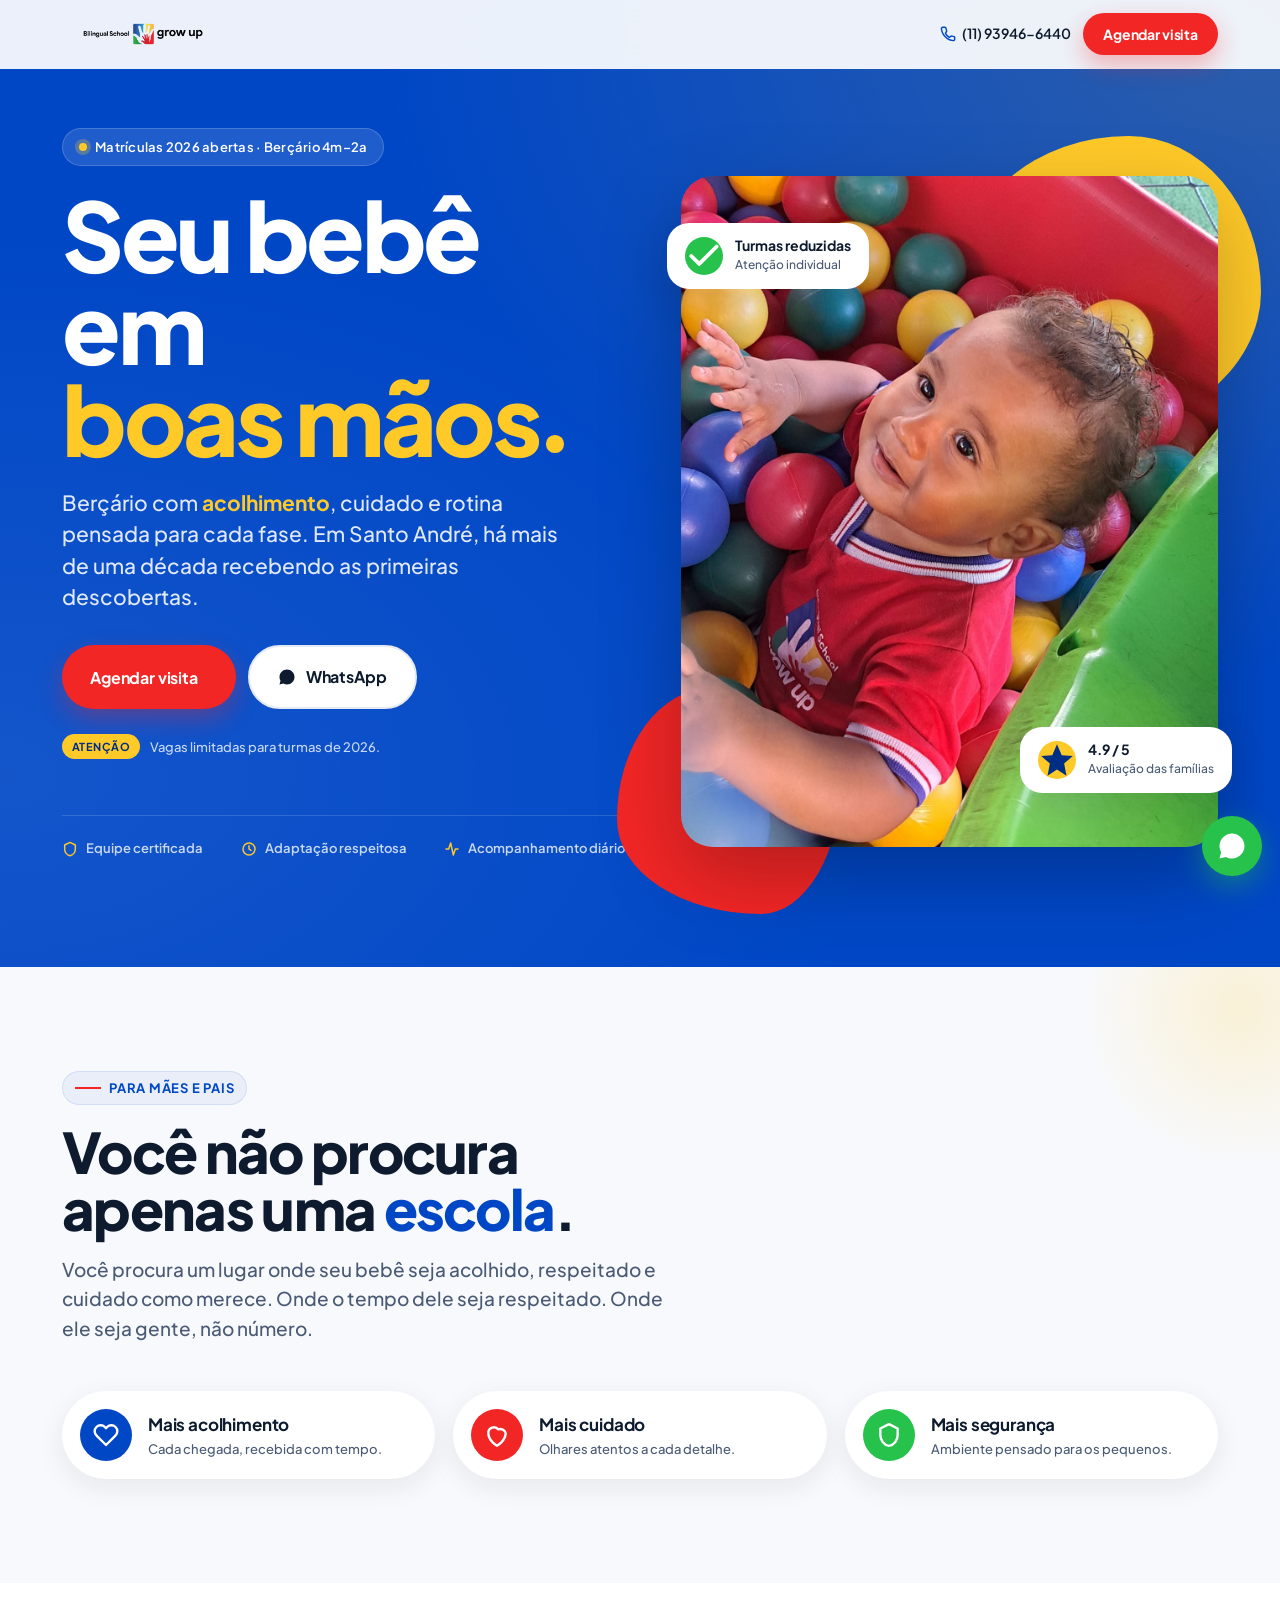
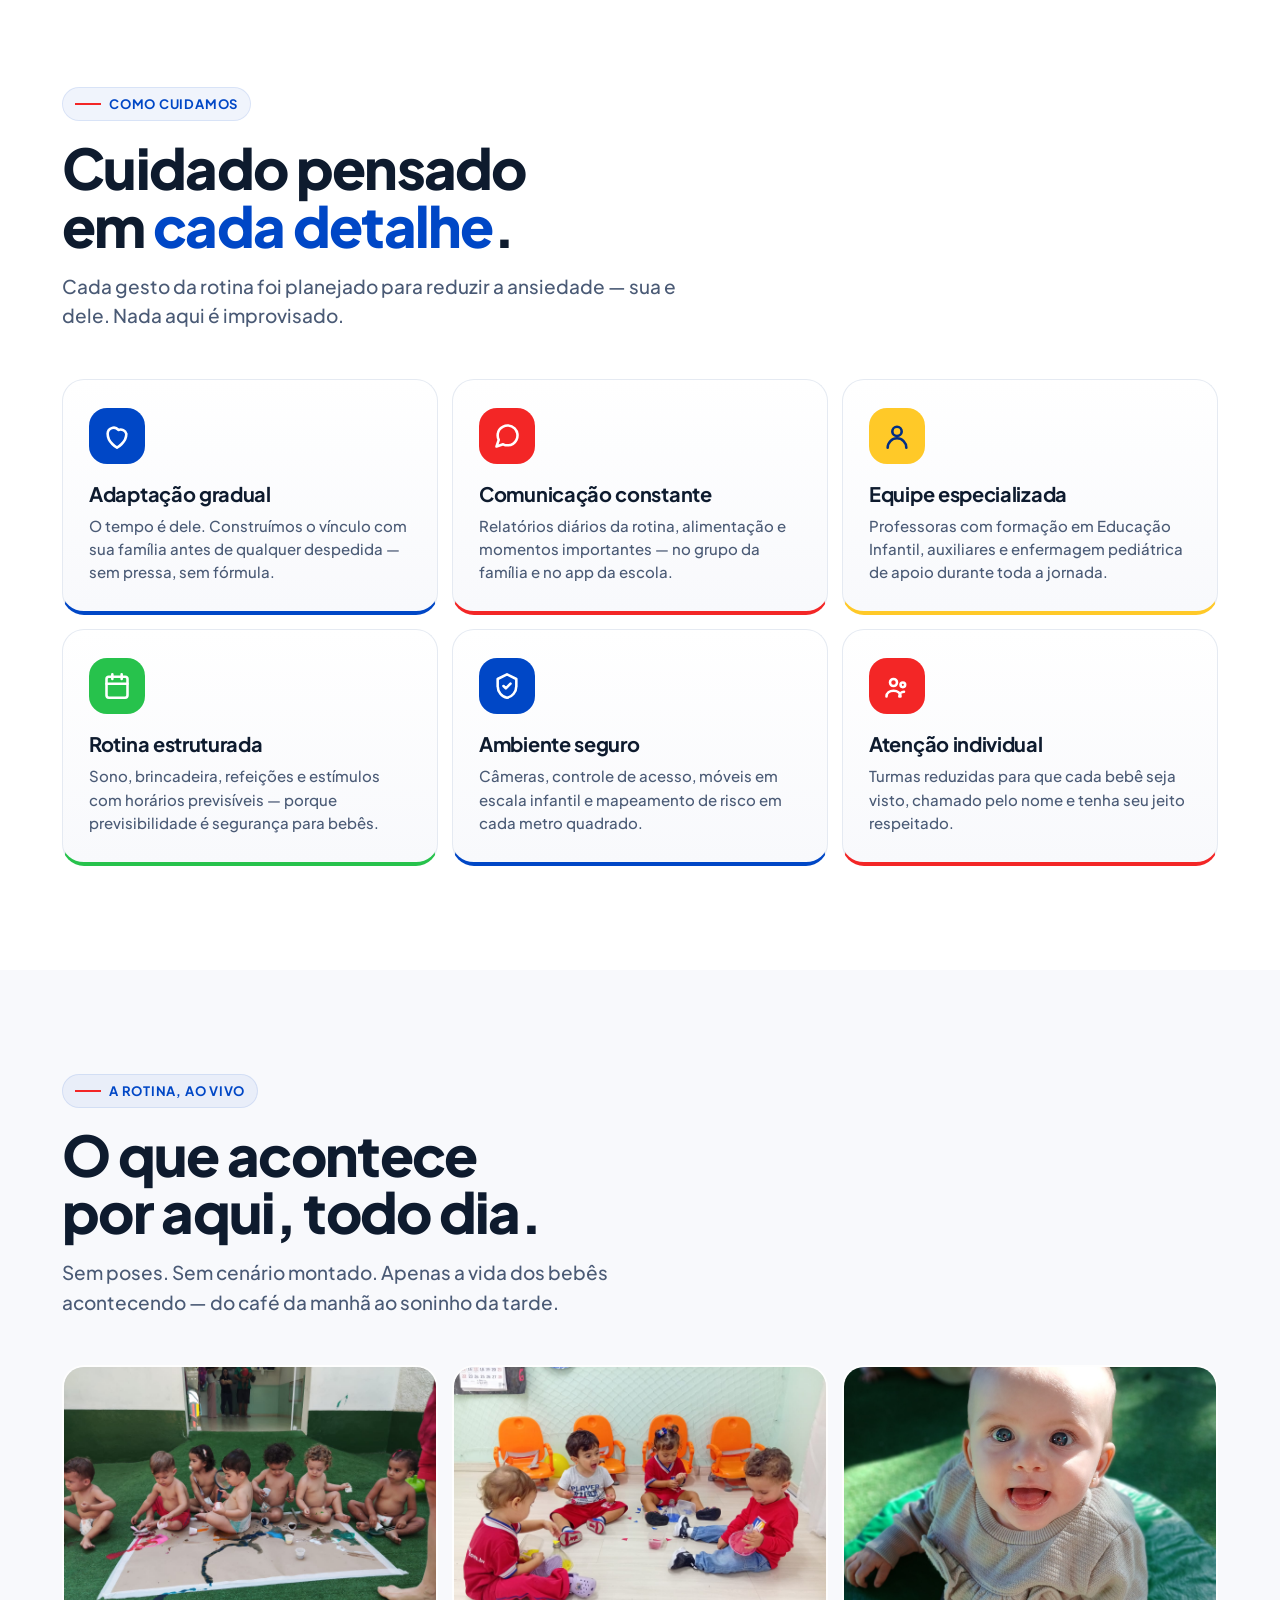
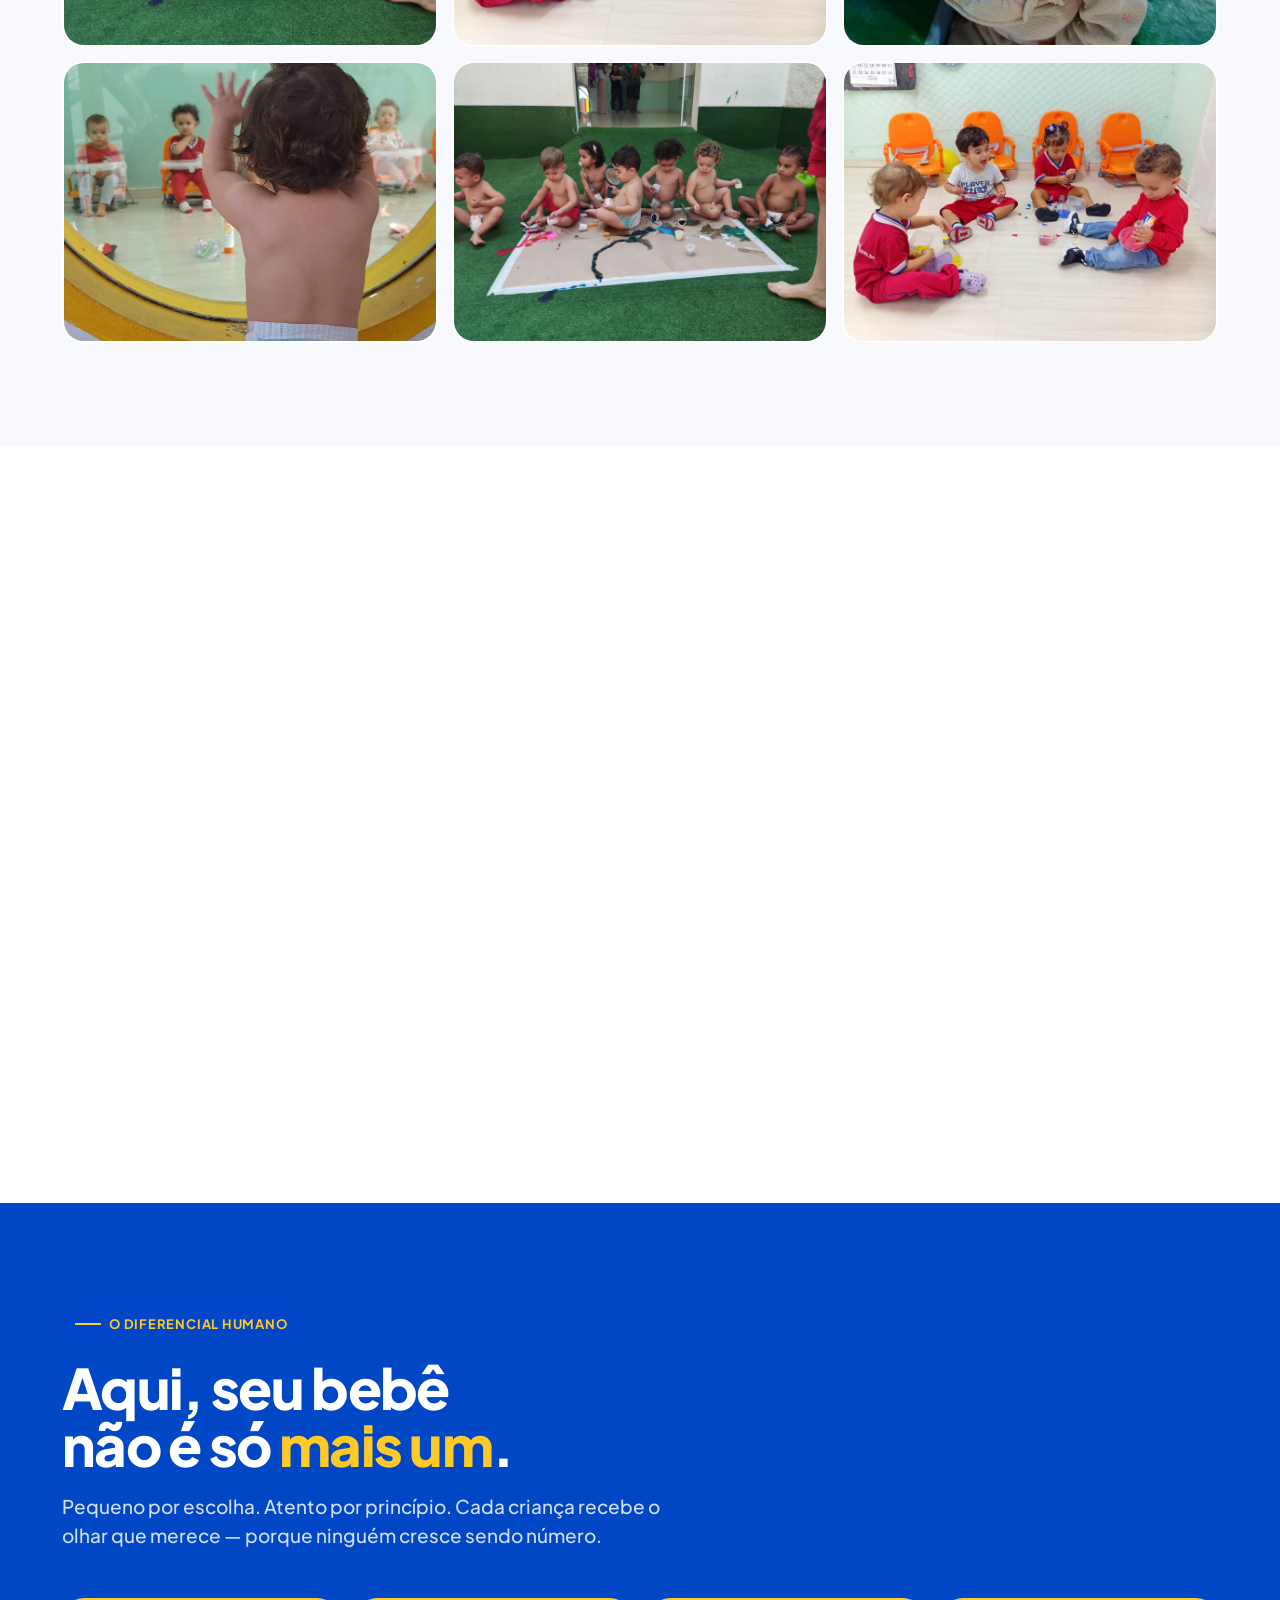
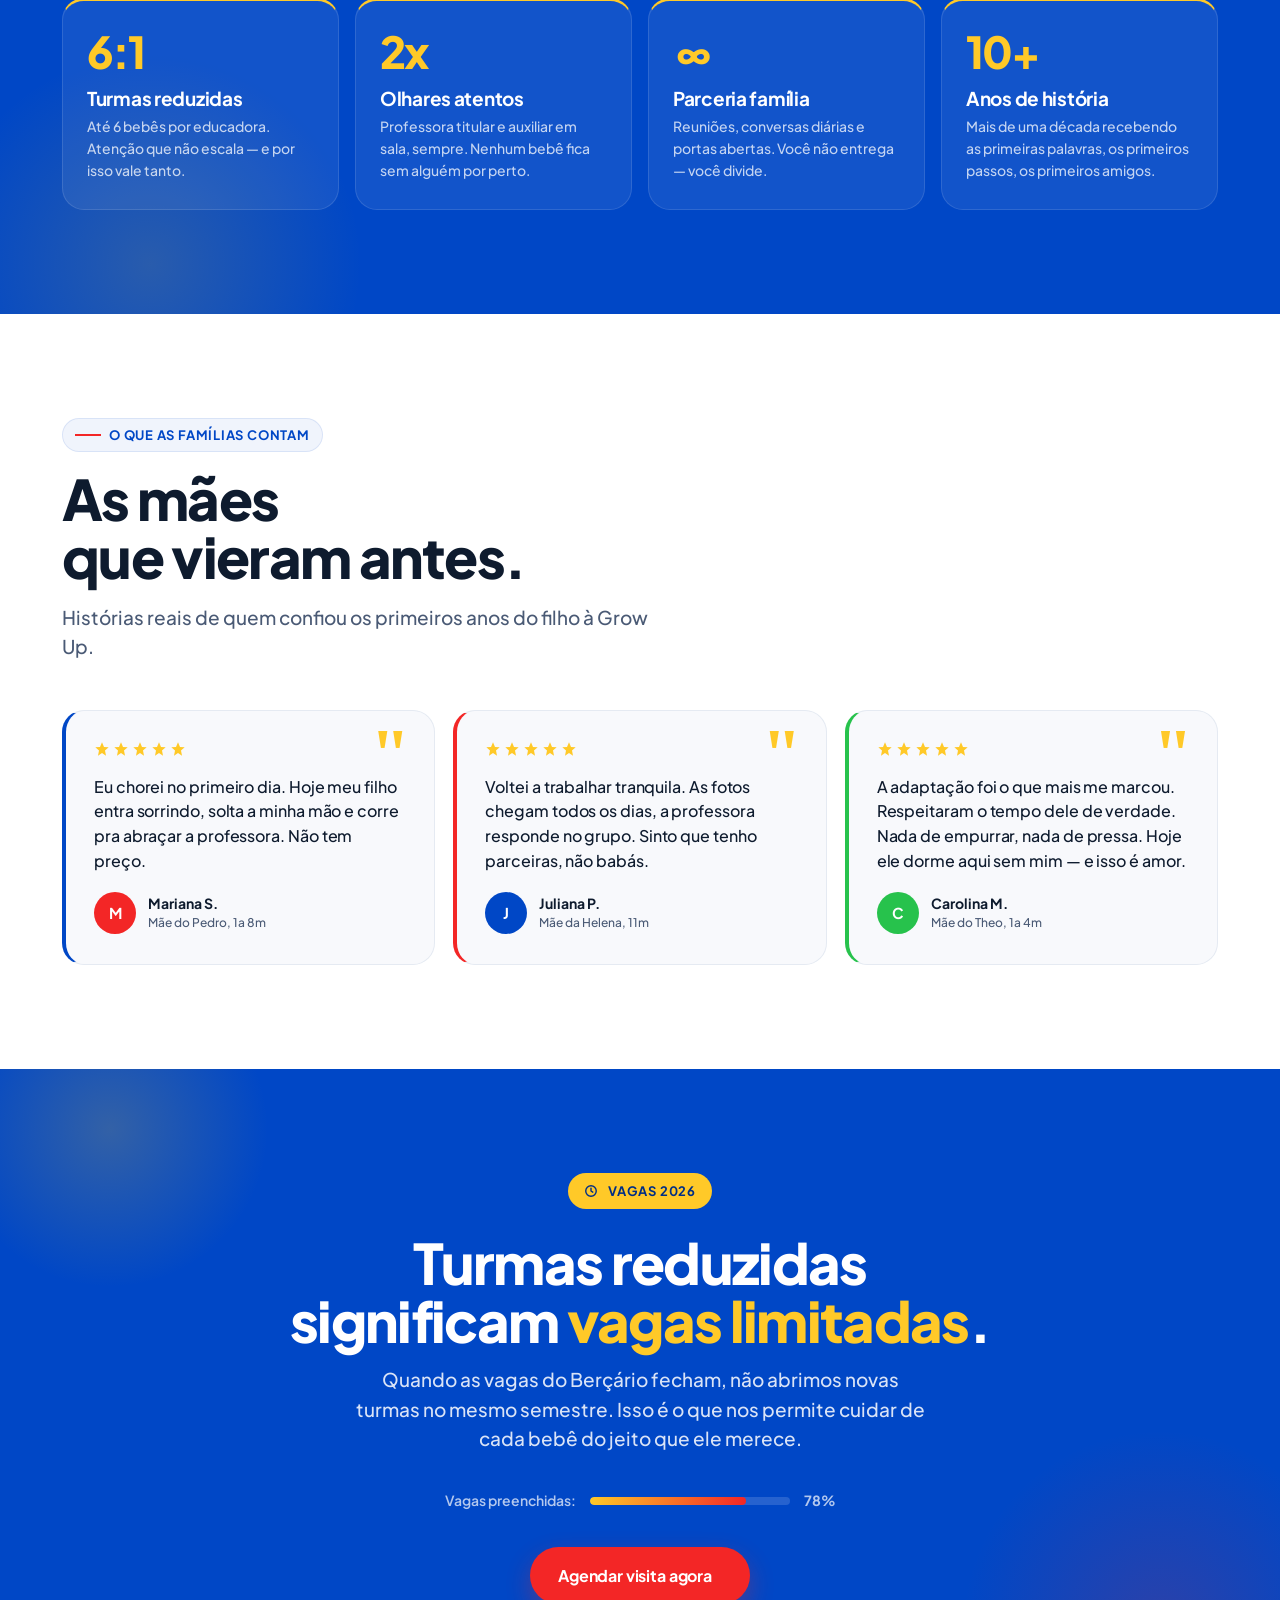
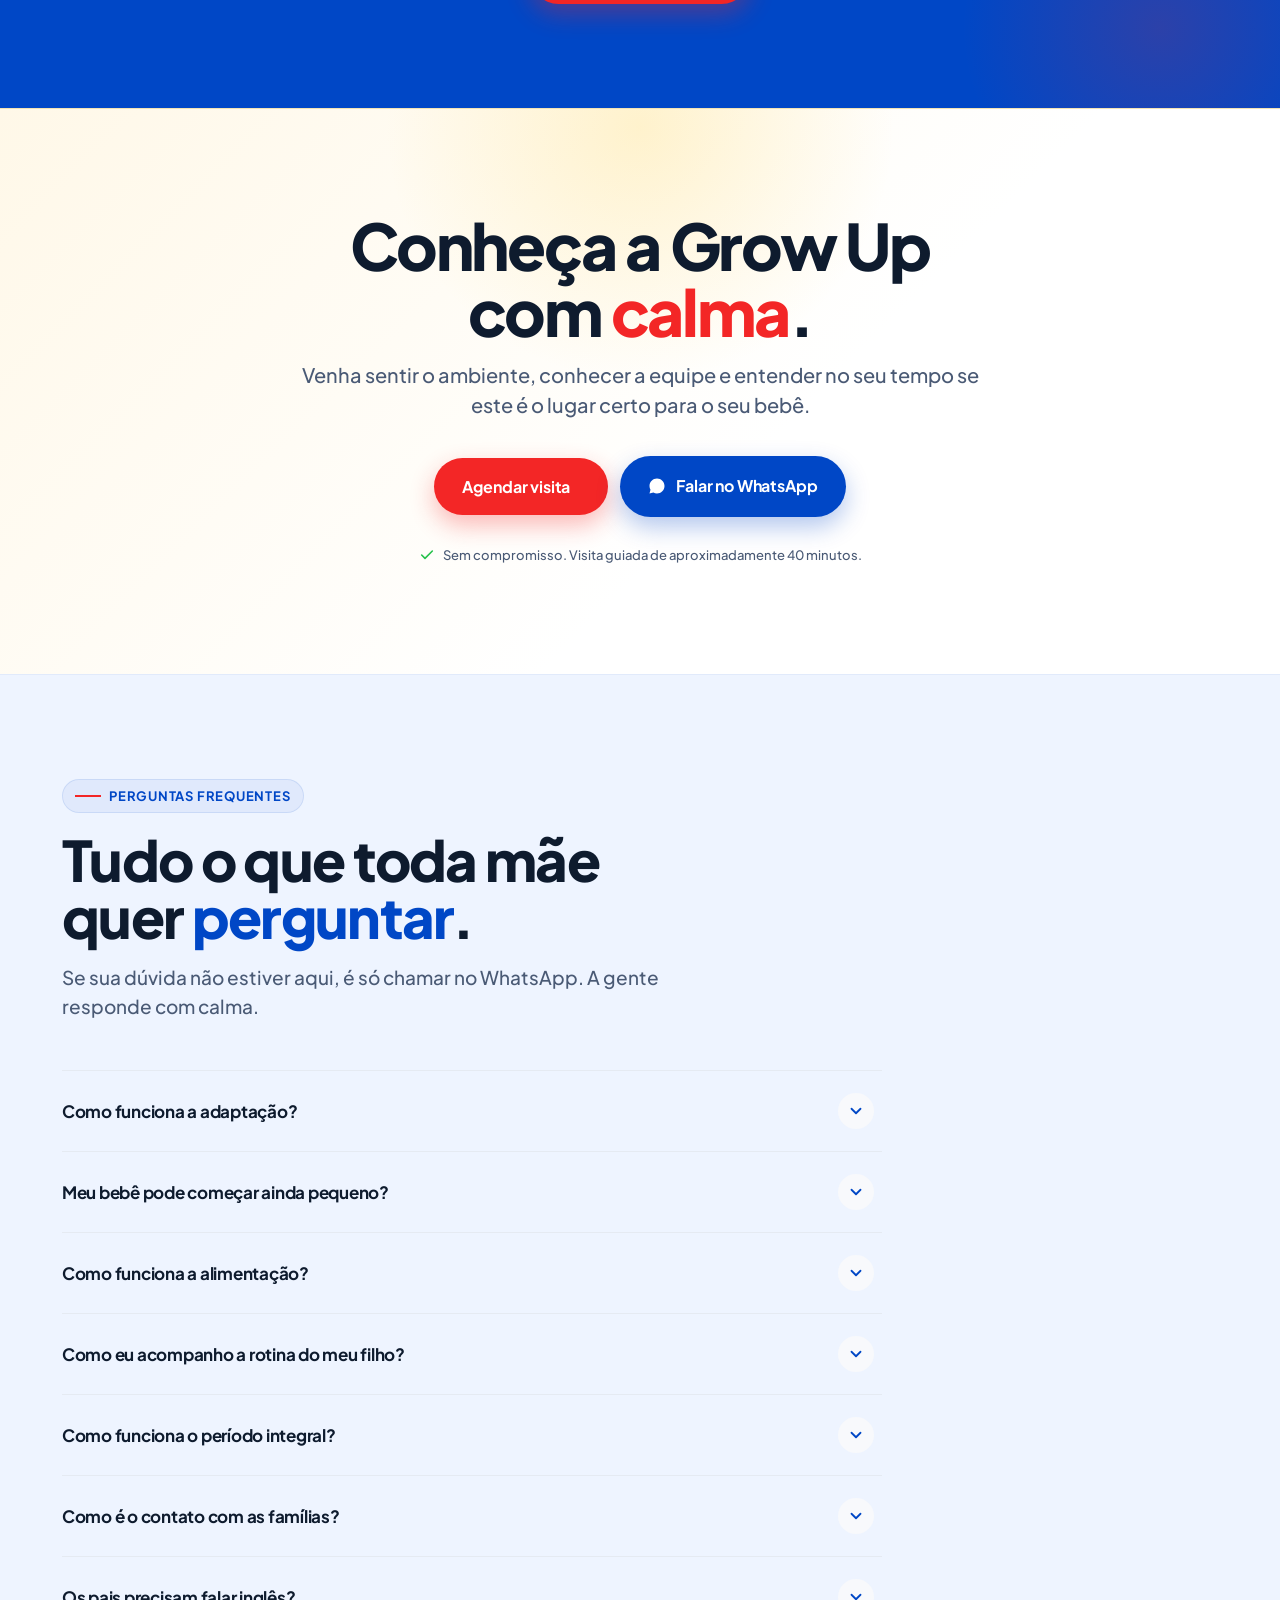
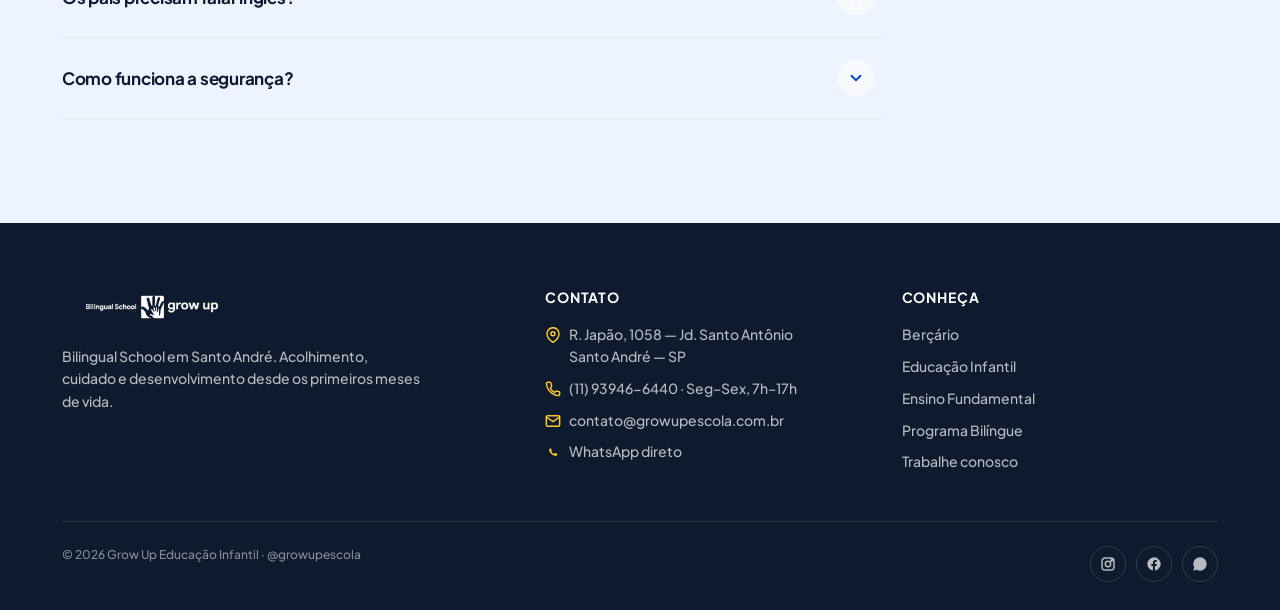
==== commit e812f0ba: "feat: adiciona tag do Google Ads em todas as páginas Permite rastreamento e medição de conversões no" ====
--- a/bercario/index.html
+++ b/bercario/index.html
@@ -1,6 +1,15 @@
 <!DOCTYPE html>
 <html lang="pt-BR">
 <head>
+<!-- Google tag (gtag.js) -->
+<script async src="https://www.googletagmanager.com/gtag/js?id=AW-18125157953"></script>
+<script>
+  window.dataLayer = window.dataLayer || [];
+  function gtag(){dataLayer.push(arguments);}
+  gtag('js', new Date());
+
+  gtag('config', 'AW-18125157953');
+</script>
 <meta charset="UTF-8">
 <meta name="viewport" content="width=device-width, initial-scale=1.0">
 <title>Berçário Grow Up — Seu bebê em boas mãos</title>
--- a/bercario/styles.css
+++ b/bercario/styles.css
@@ -35,6 +35,7 @@
   --shadow-card: 0 12px 40px rgba(14, 27, 46, 0.10);
   --shadow-cta: 0 10px 24px rgba(243, 38, 38, 0.32);
   --shadow-cta-blue: 0 10px 24px rgba(0, 71, 198, 0.30);
+  --shadow-pop: 0 14px 36px rgba(14, 27, 46, 0.14);
 }
 
 * { box-sizing: border-box; }
@@ -369,6 +370,10 @@
   text-transform: uppercase;
   color: var(--grow-blue);
   margin-bottom: 18px;
+  background: rgba(0, 71, 198, 0.06);
+  border: 1px solid rgba(0, 71, 198, 0.1);
+  padding: 6px 12px;
+  border-radius: var(--radius-pill);
 }
 .section-eyebrow::before {
   content: "";
@@ -474,15 +479,16 @@
 @media (min-width: 980px) { .safety-grid { grid-template-columns: repeat(3, 1fr); } }
 
 .safety-card {
-  background: var(--grow-offwhite);
+  background: linear-gradient(180deg, #FFFFFF 0%, var(--grow-offwhite) 100%);
   border-radius: var(--radius-md);
   padding: 28px 26px;
   border: 1px solid var(--grow-border);
+  border-bottom-width: 4px;
   transition: transform .25s ease, box-shadow .25s ease, border-color .25s ease;
   position: relative;
   overflow: hidden;
 }
-.safety-card:hover { transform: translateY(-4px); box-shadow: var(--shadow-card); border-color: transparent; }
+.safety-card:hover { transform: translateY(-4px); box-shadow: var(--shadow-pop); border-color: rgba(0,71,198,0.18); }
 .safety-card .ico {
   width: 56px; height: 56px;
   border-radius: 18px;
@@ -495,6 +501,10 @@
 .safety-card.t-red    .ico { background: var(--grow-red); }
 .safety-card.t-yellow .ico { background: var(--grow-yellow); color: var(--grow-blue-deep); }
 .safety-card.t-green  .ico { background: var(--grow-green); }
+.safety-card.t-blue   { border-bottom-color: var(--grow-blue); }
+.safety-card.t-red    { border-bottom-color: var(--grow-red); }
+.safety-card.t-yellow { border-bottom-color: var(--grow-yellow); }
+.safety-card.t-green  { border-bottom-color: var(--grow-green); }
 .safety-card h3 {
   font-size: 20px;
   font-weight: 700;
@@ -534,9 +544,10 @@
   overflow: hidden;
   aspect-ratio: 4 / 3;
   background: var(--grow-border);
+  border: 2px solid rgba(255,255,255,0.95);
   transition: transform .35s ease, box-shadow .35s ease;
 }
-.gallery-tile:hover { transform: translateY(-4px) scale(1.01); box-shadow: var(--shadow-card); }
+.gallery-tile:hover { transform: translateY(-4px) scale(1.01); box-shadow: var(--shadow-pop); }
 .gallery-tile img { width: 100%; height: 100%; object-fit: cover; transition: transform .8s ease; }
 .gallery-tile:hover img { transform: scale(1.06); }
 
@@ -661,6 +672,7 @@
 .diff-card {
   background: rgba(255,255,255,0.07);
   border: 1px solid rgba(255,255,255,0.12);
+  border-top: 3px solid var(--grow-yellow);
   border-radius: var(--radius-md);
   padding: 28px 24px;
   position: relative;
@@ -705,13 +717,17 @@
   background: var(--grow-offwhite);
   border-radius: var(--radius-md);
   padding: 30px 28px;
+  border: 1px solid var(--grow-border);
+  border-left: 4px solid var(--grow-blue);
   position: relative;
   display: flex;
   flex-direction: column;
   gap: 18px;
   transition: transform .25s ease, box-shadow .25s ease;
 }
-.testi-card:hover { transform: translateY(-4px); box-shadow: var(--shadow-card); }
+.testi-card:hover { transform: translateY(-4px); box-shadow: var(--shadow-pop); }
+.testi-card:nth-child(2) { border-left-color: var(--grow-red); }
+.testi-card:nth-child(3) { border-left-color: var(--grow-green); }
 .testi-card .quote-mark {
   font-family: Georgia, serif;
   font-size: 72px;
@@ -838,7 +854,8 @@
    BLOCO 9 — FAQ
    ============================================ */
 .faq {
-  background: var(--grow-white);
+  background: #EEF4FF;
+  border-top: 1px solid #E1EAFB;
 }
 
 .faq-list {
@@ -899,6 +916,7 @@
   text-align: center;
   position: relative;
   overflow: hidden;
+  border-top: 1px solid #F3E3B4;
 }
 .cta-final::before {
   content: "";
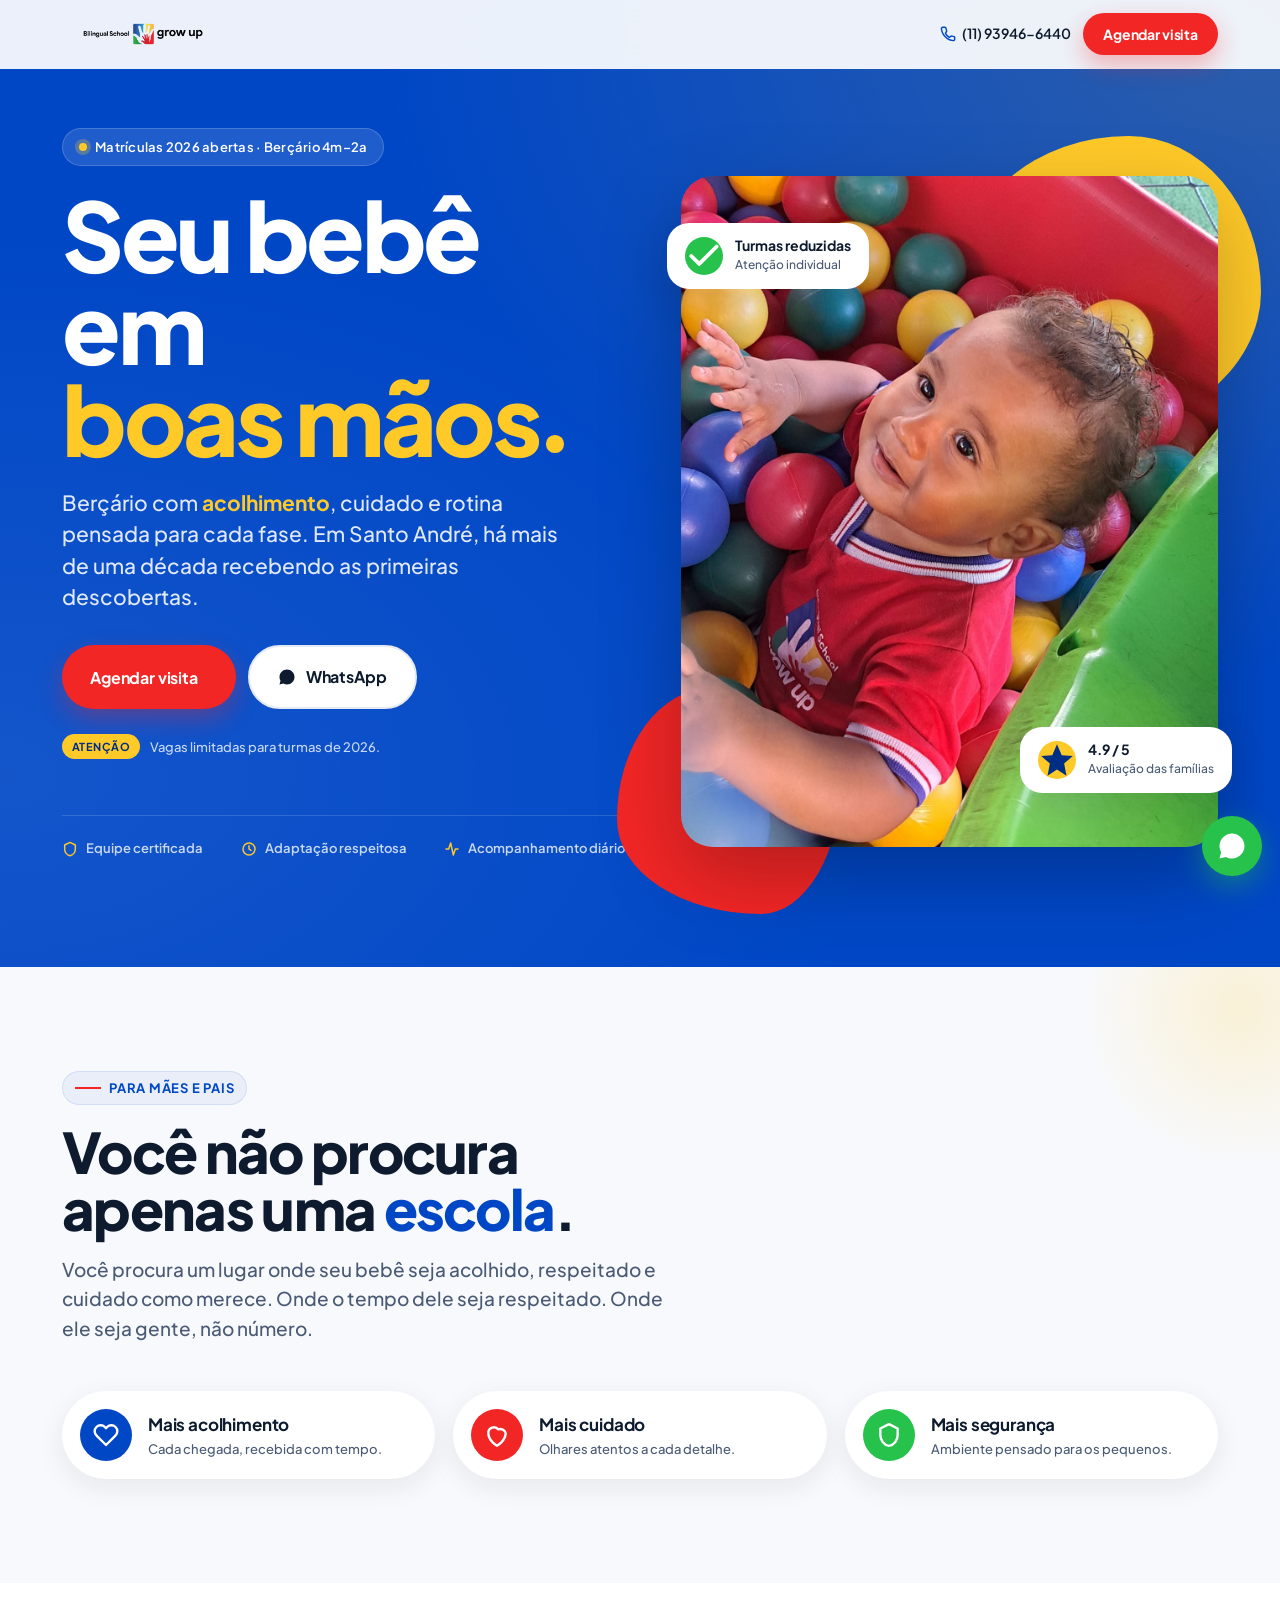
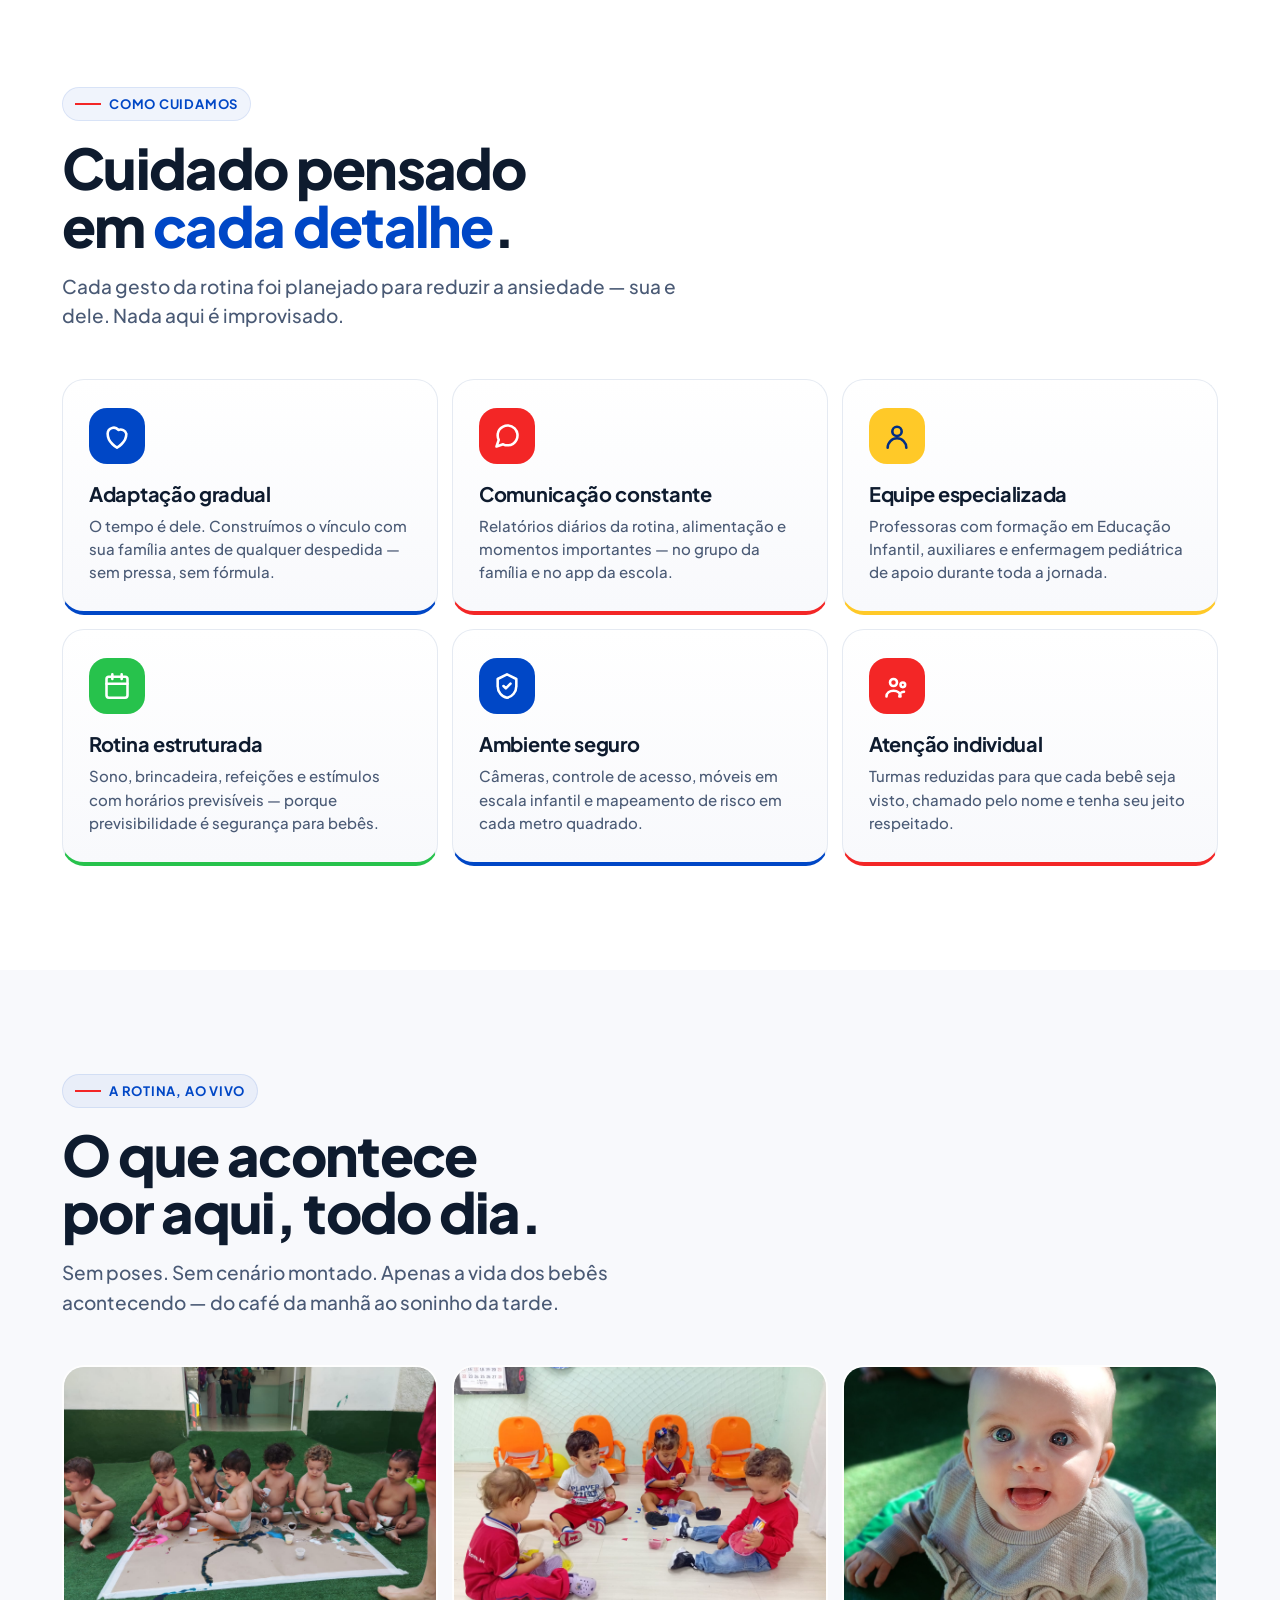
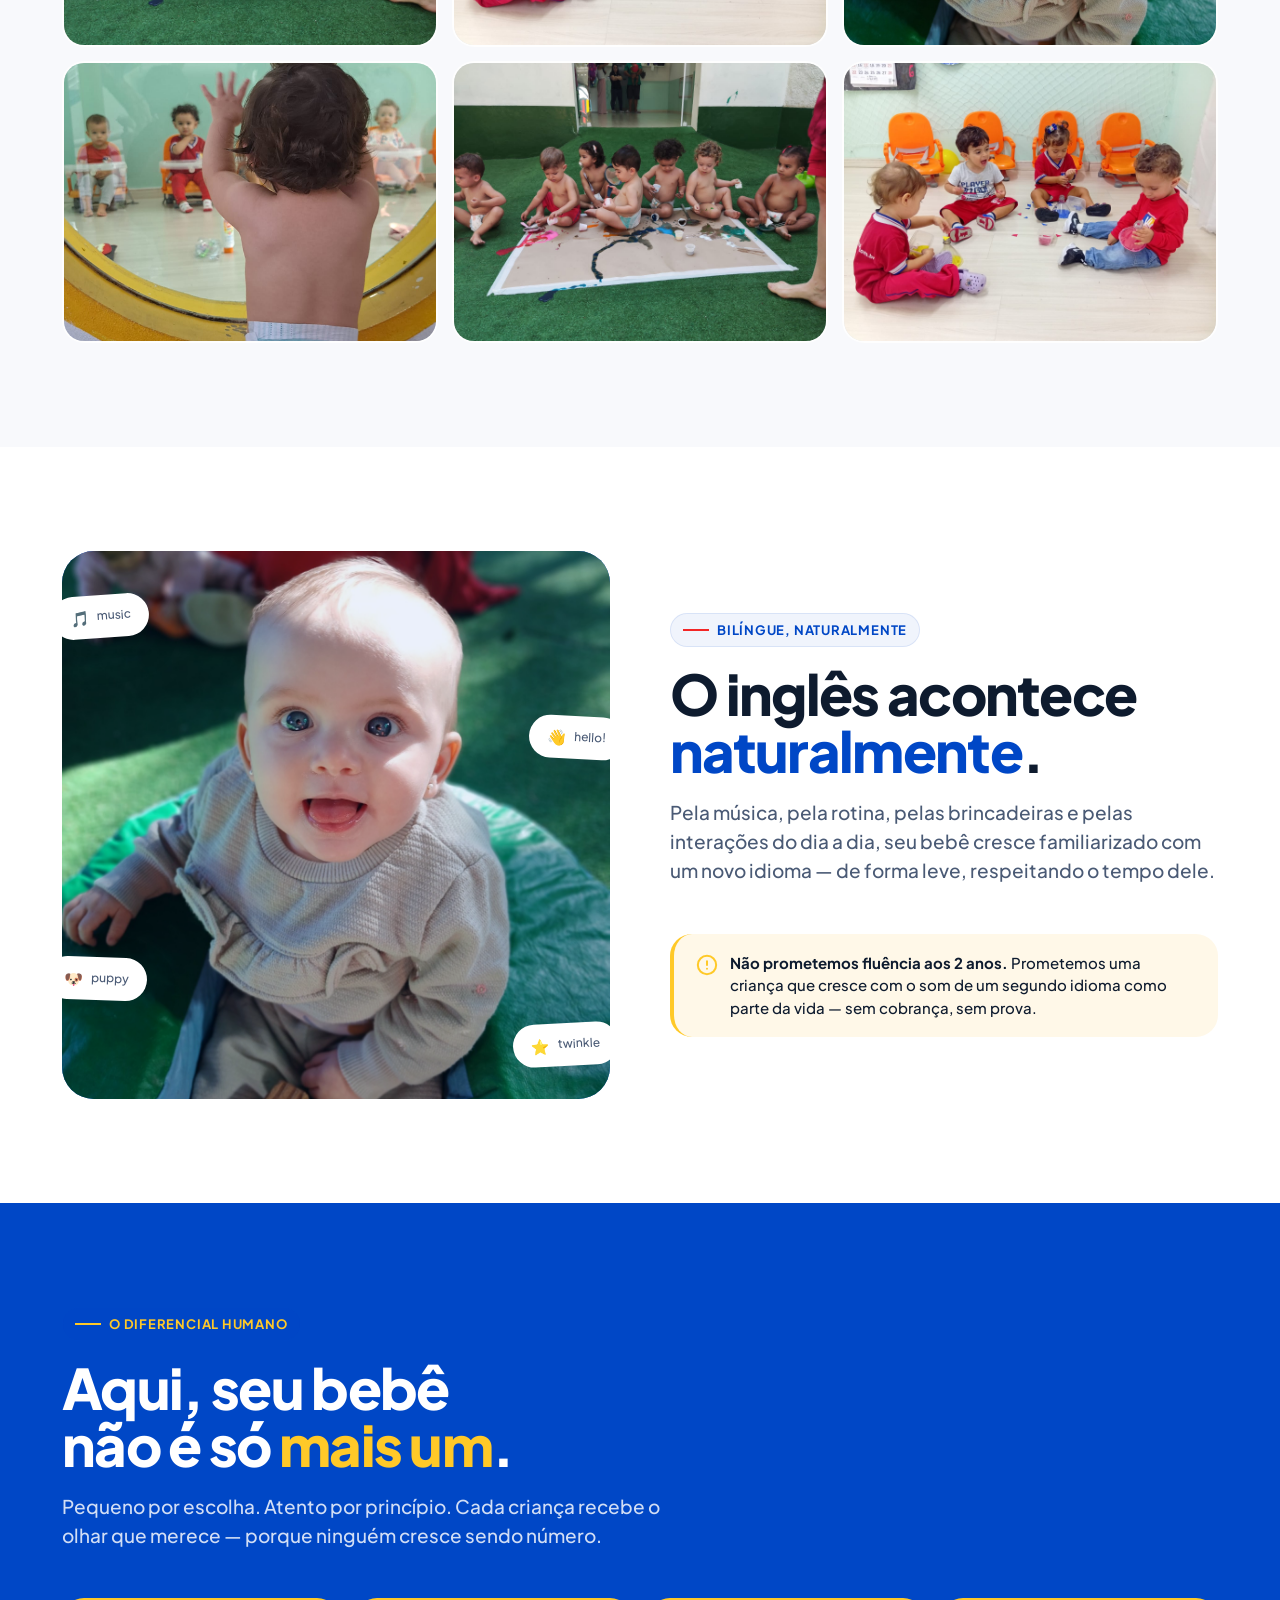
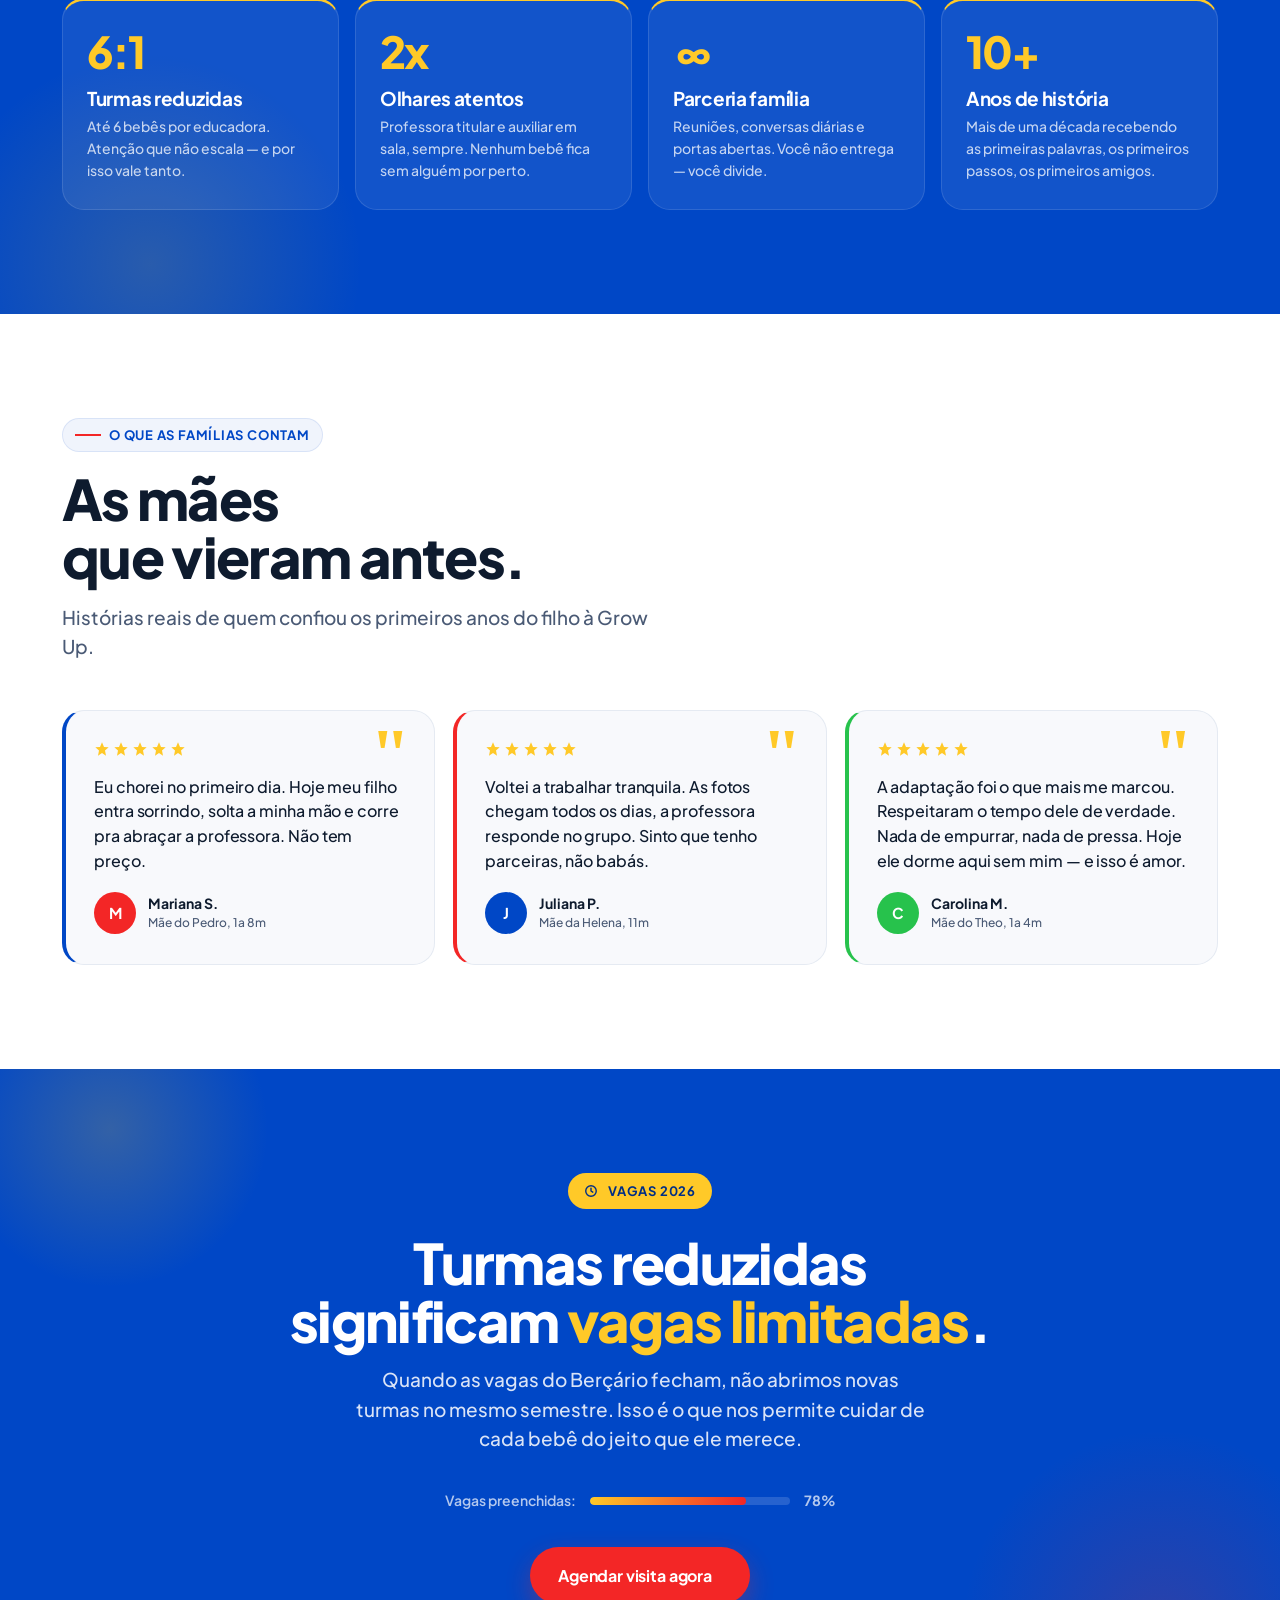
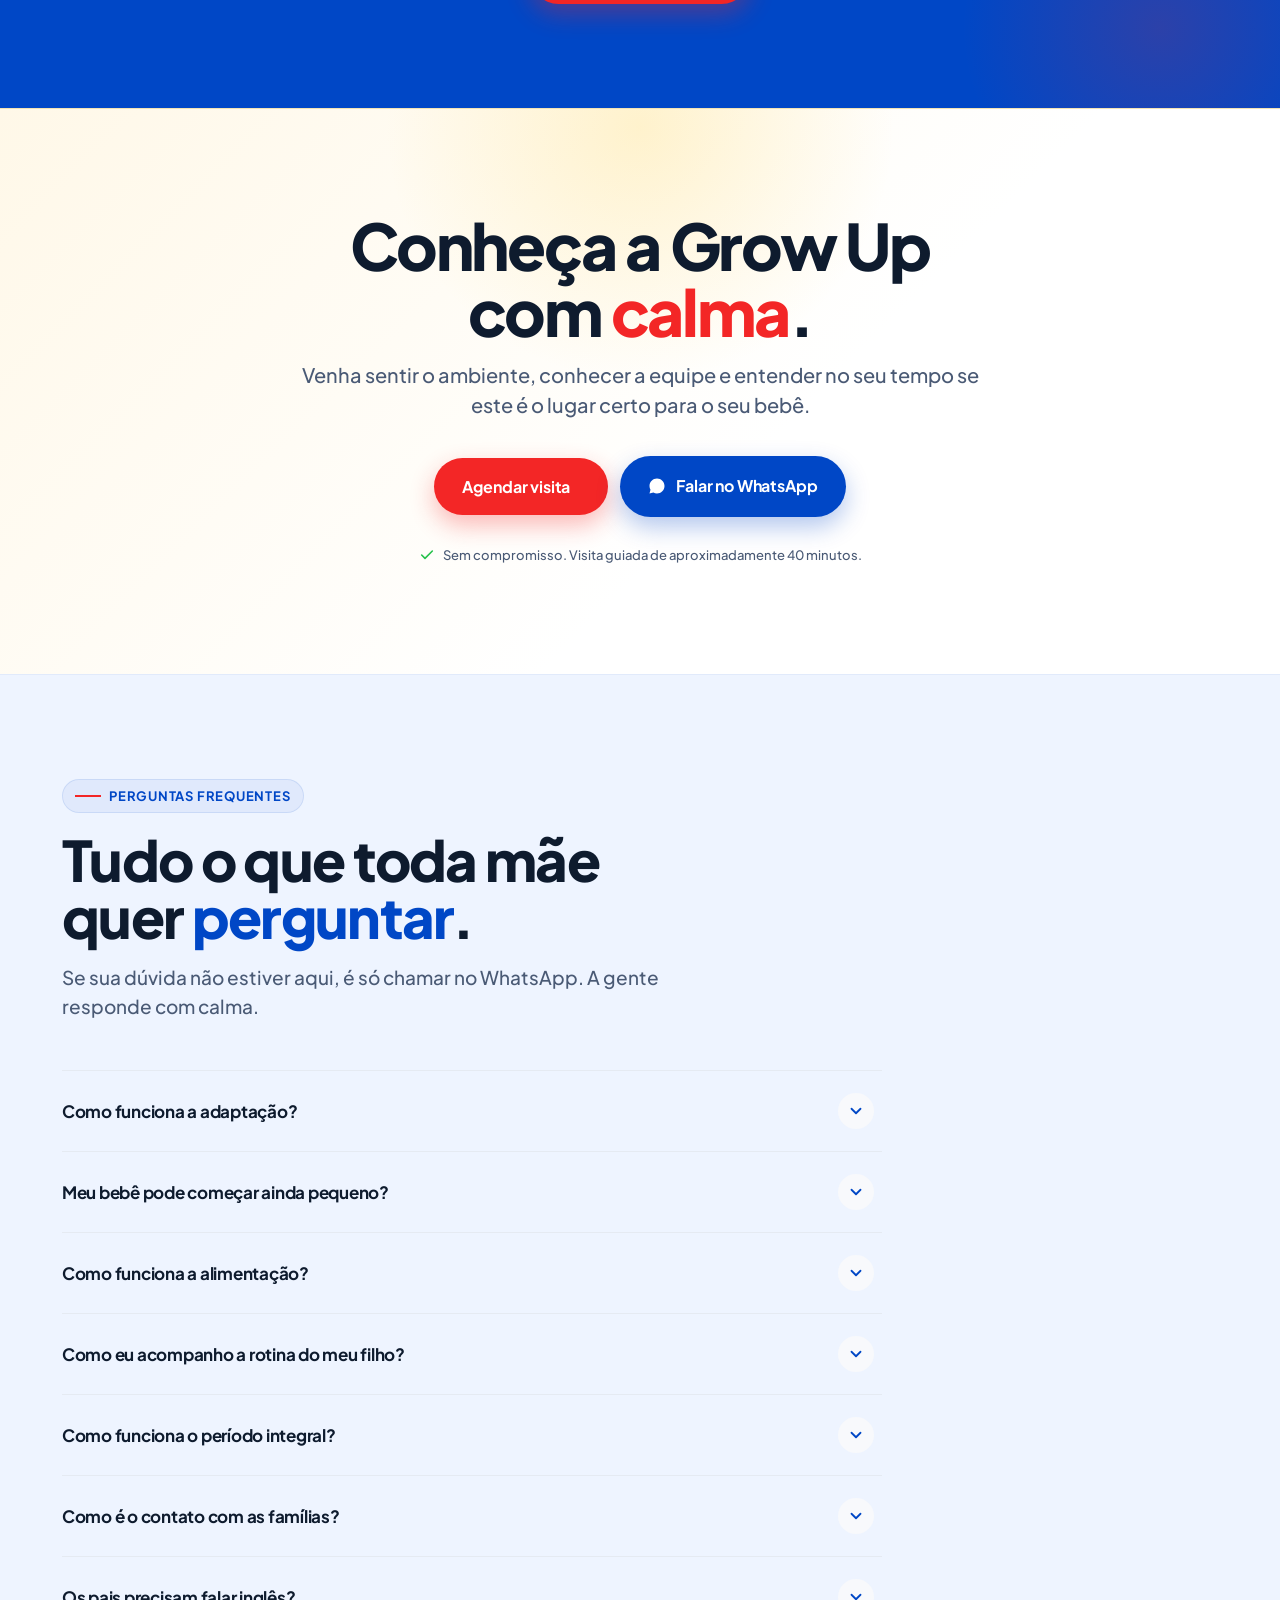
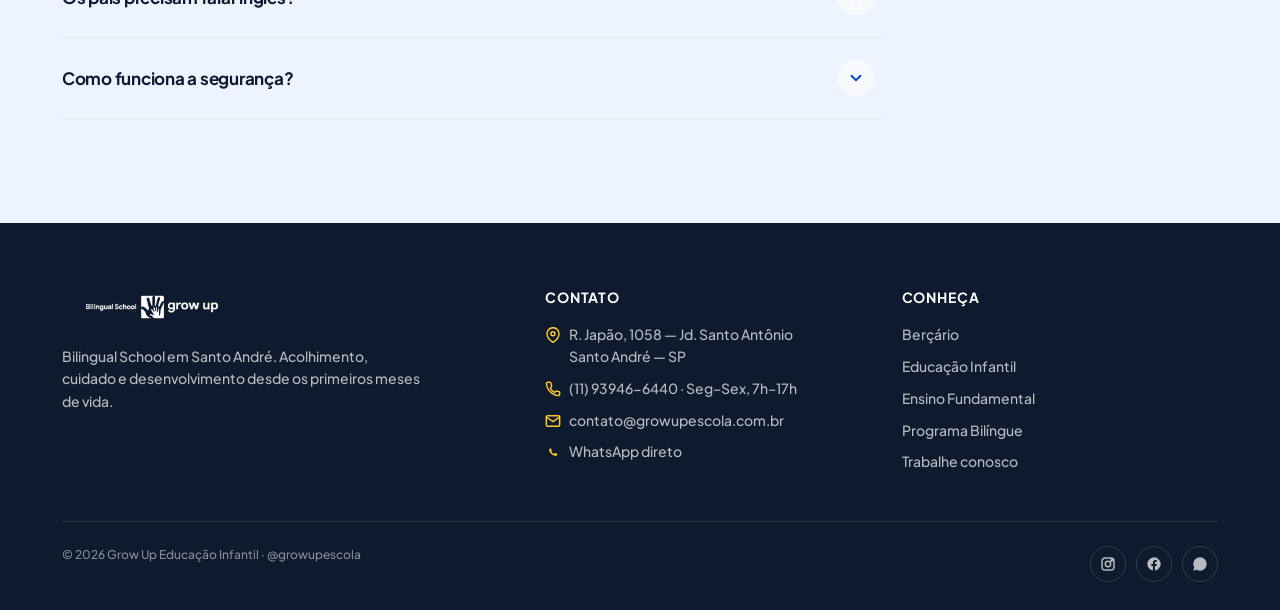
==== commit 49c96745: "fix: adiciona Google Tag GT-5TQW3GGR em todas as LPs Alinha o rastreamento das landing pages com o s" ====
--- a/bercario/index.html
+++ b/bercario/index.html
@@ -2,12 +2,13 @@
 <html lang="pt-BR">
 <head>
 <!-- Google tag (gtag.js) -->
-<script async src="https://www.googletagmanager.com/gtag/js?id=AW-18125157953"></script>
+<script async src="https://www.googletagmanager.com/gtag/js?id=GT-5TQW3GGR"></script>
 <script>
   window.dataLayer = window.dataLayer || [];
   function gtag(){dataLayer.push(arguments);}
   gtag('js', new Date());
 
+  gtag('config', 'GT-5TQW3GGR');
   gtag('config', 'AW-18125157953');
 </script>
 <meta charset="UTF-8">
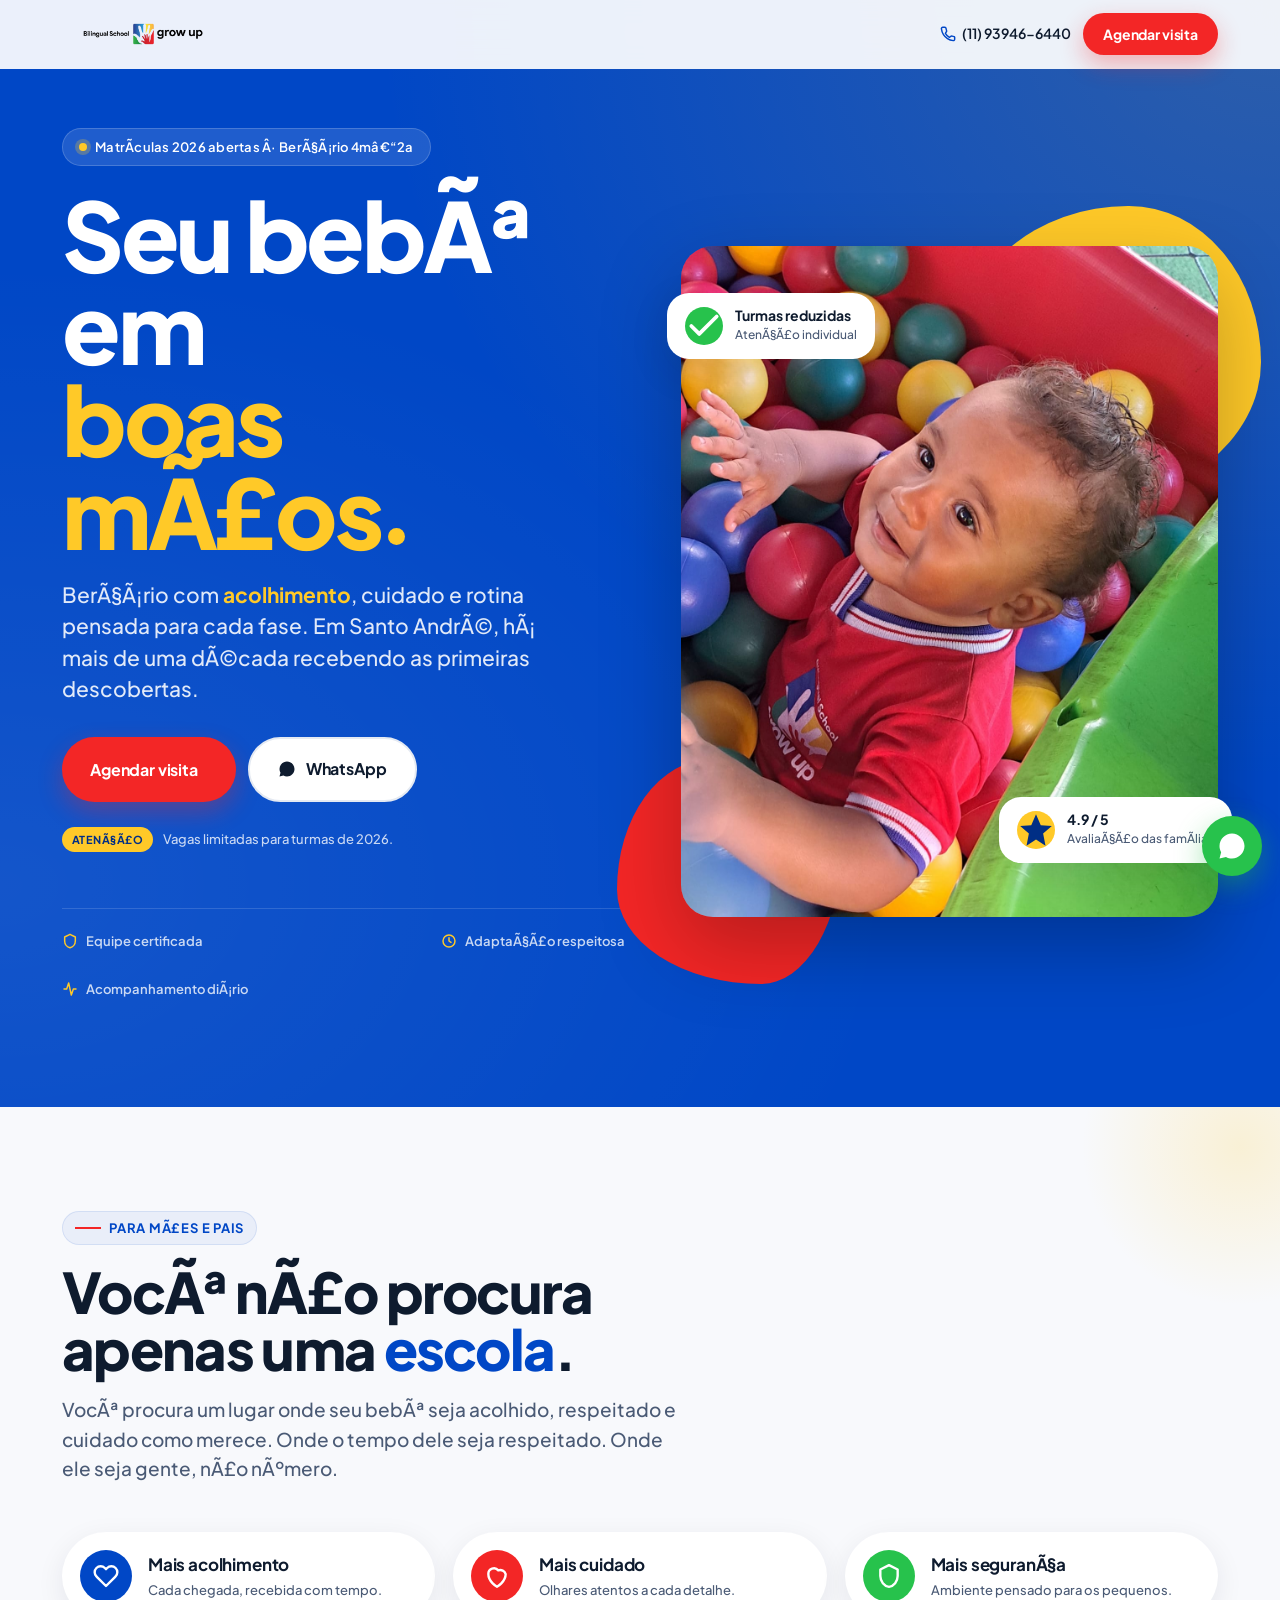
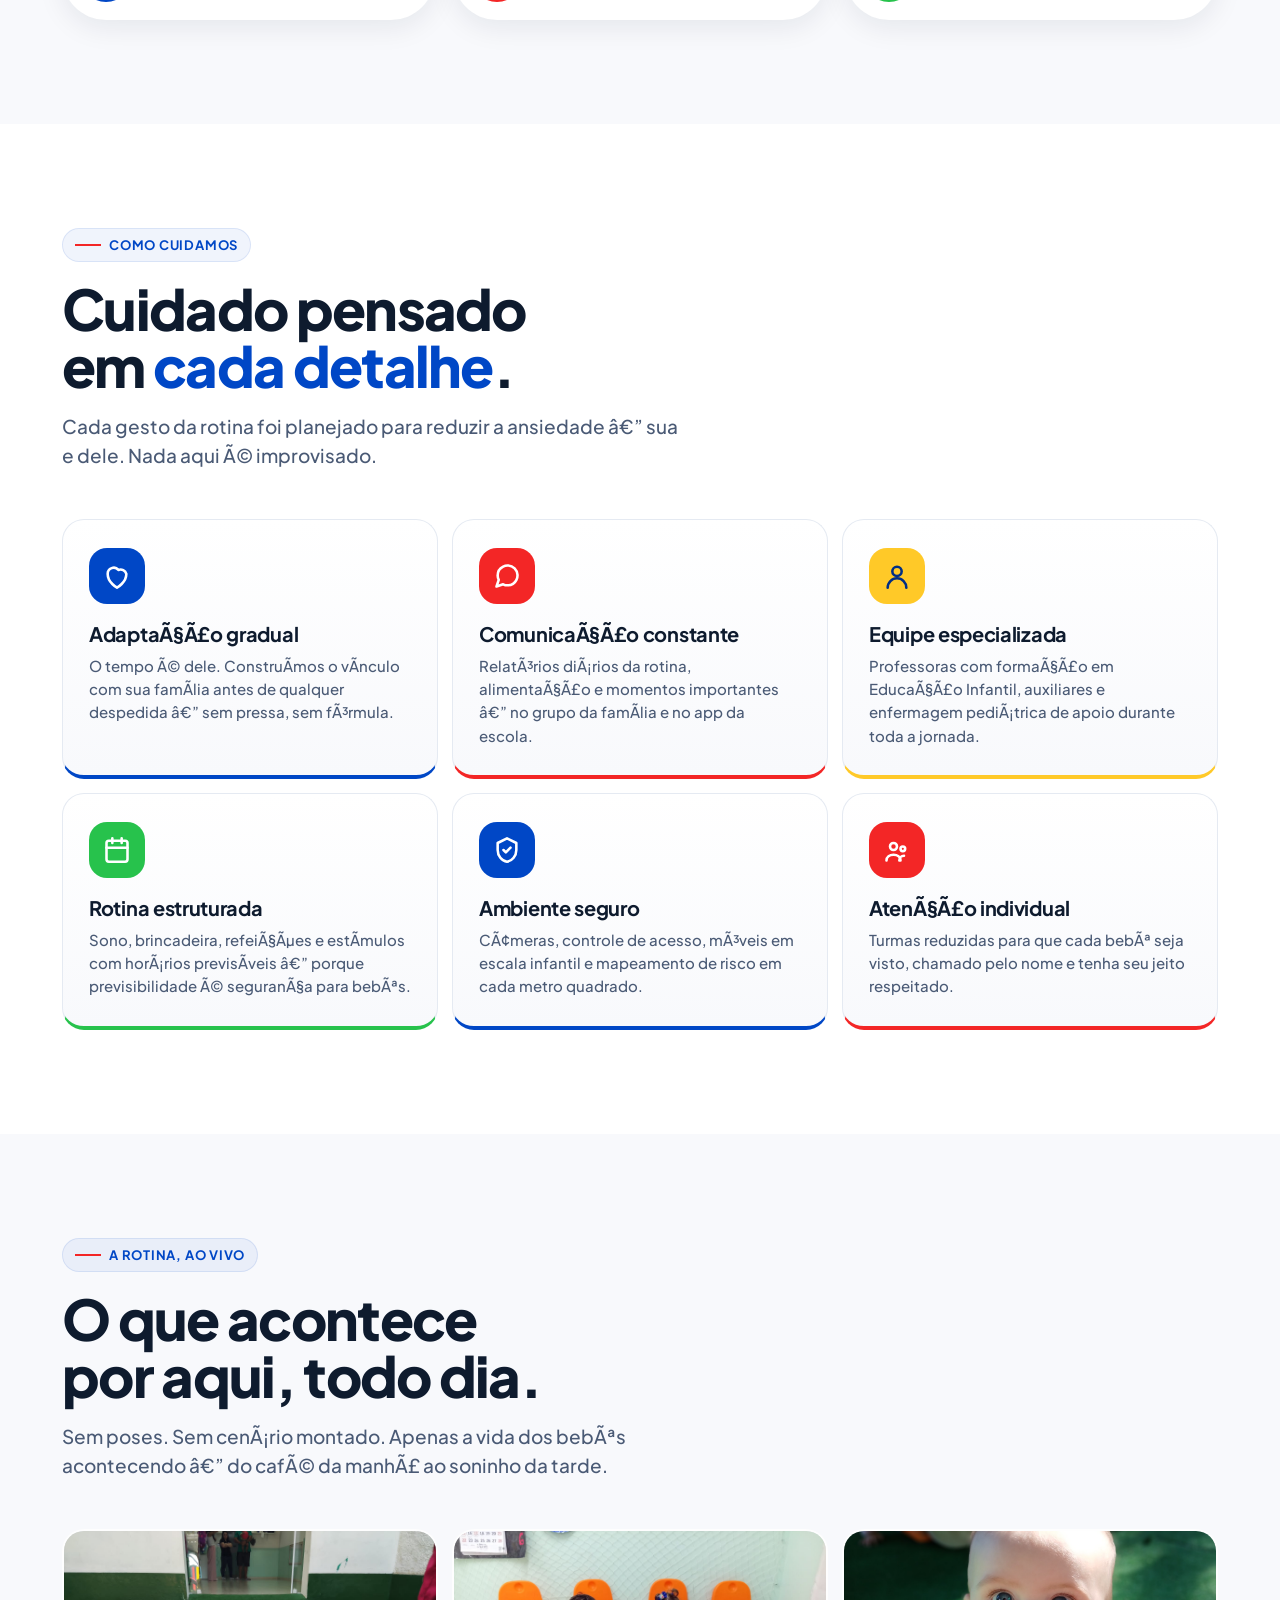
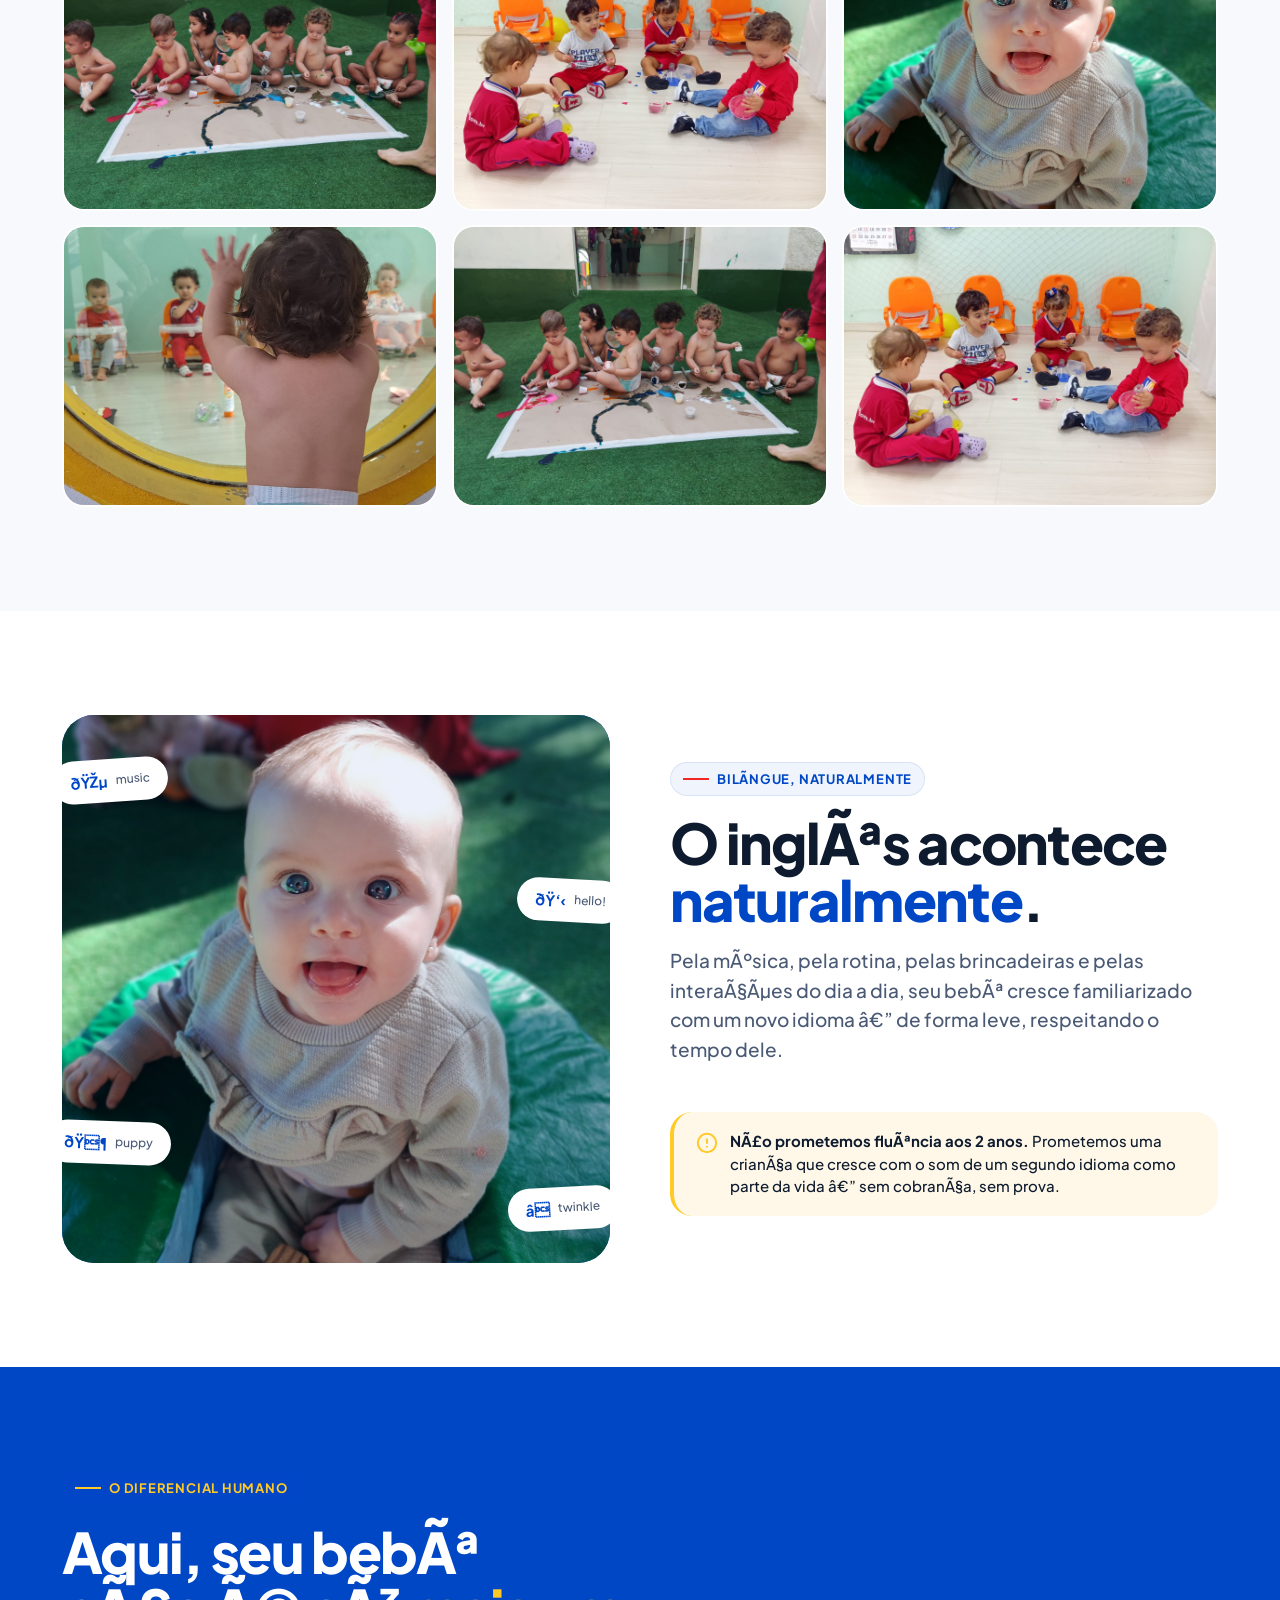
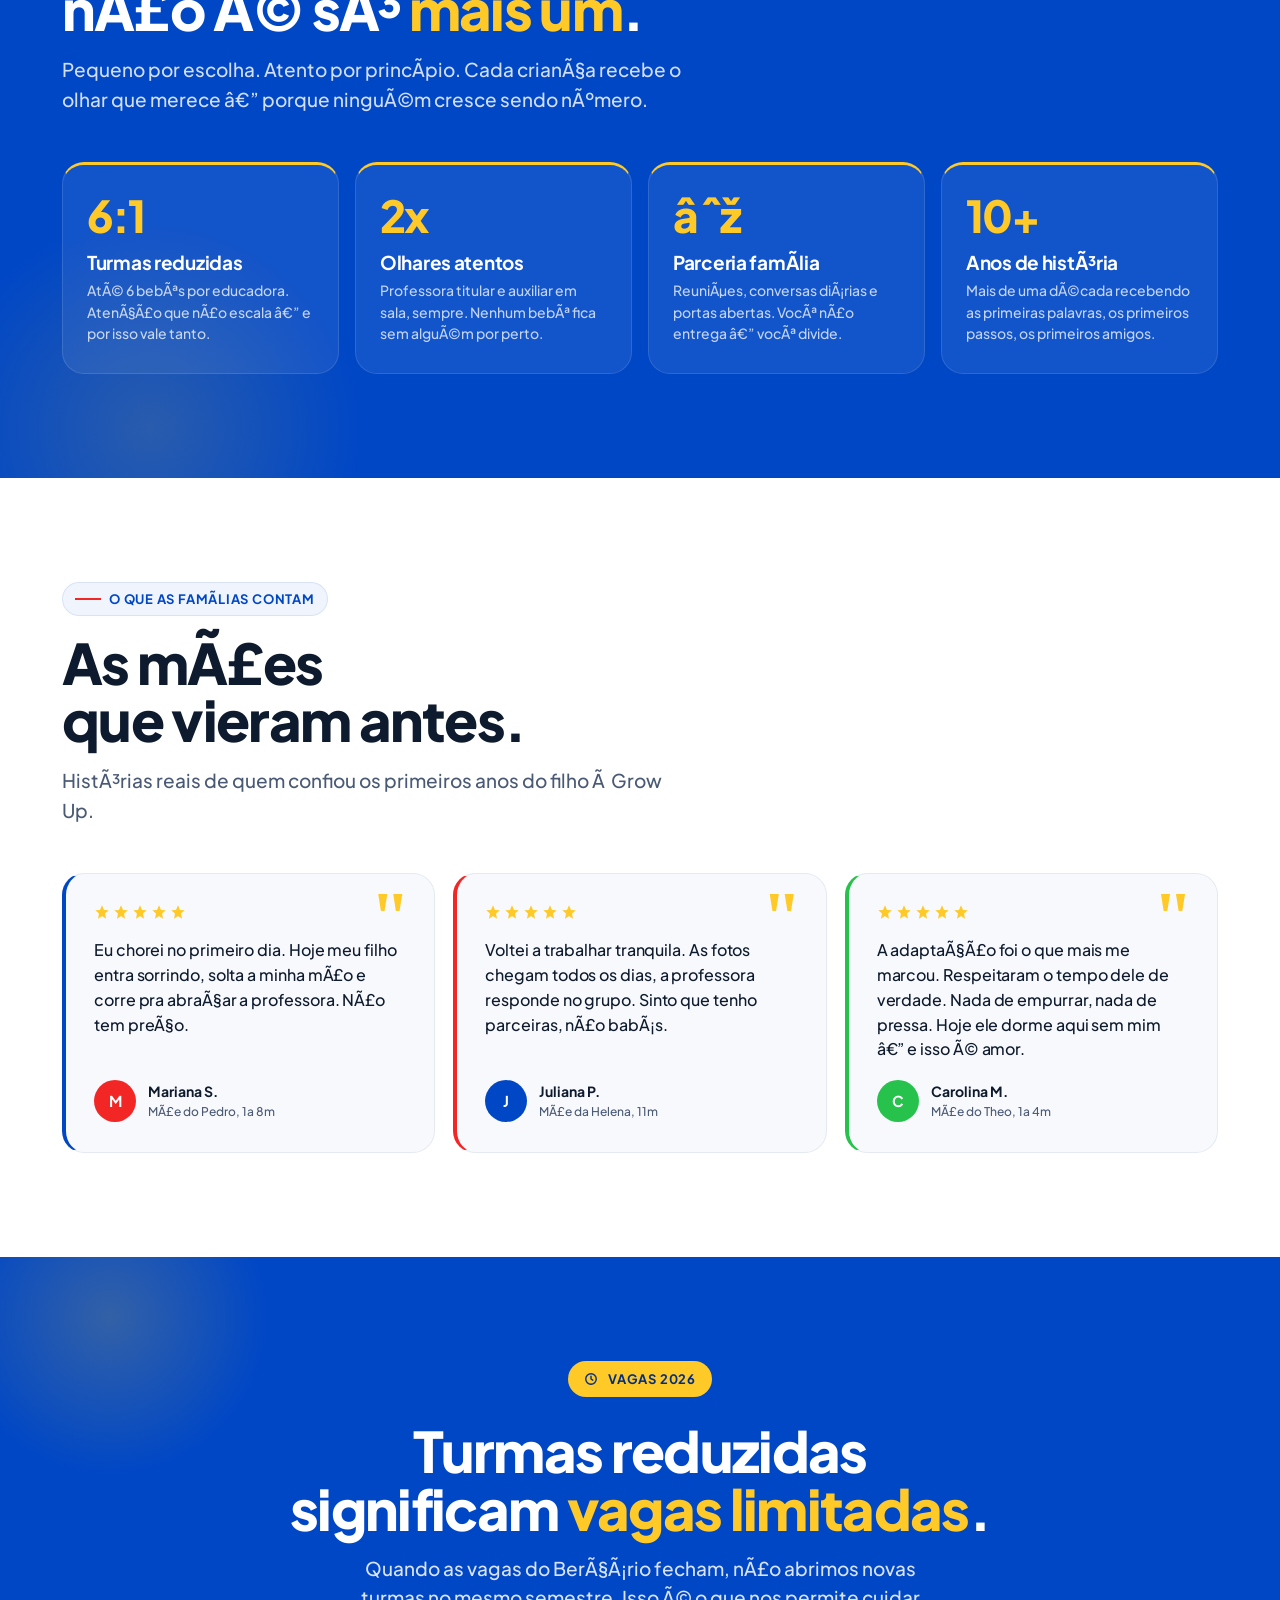
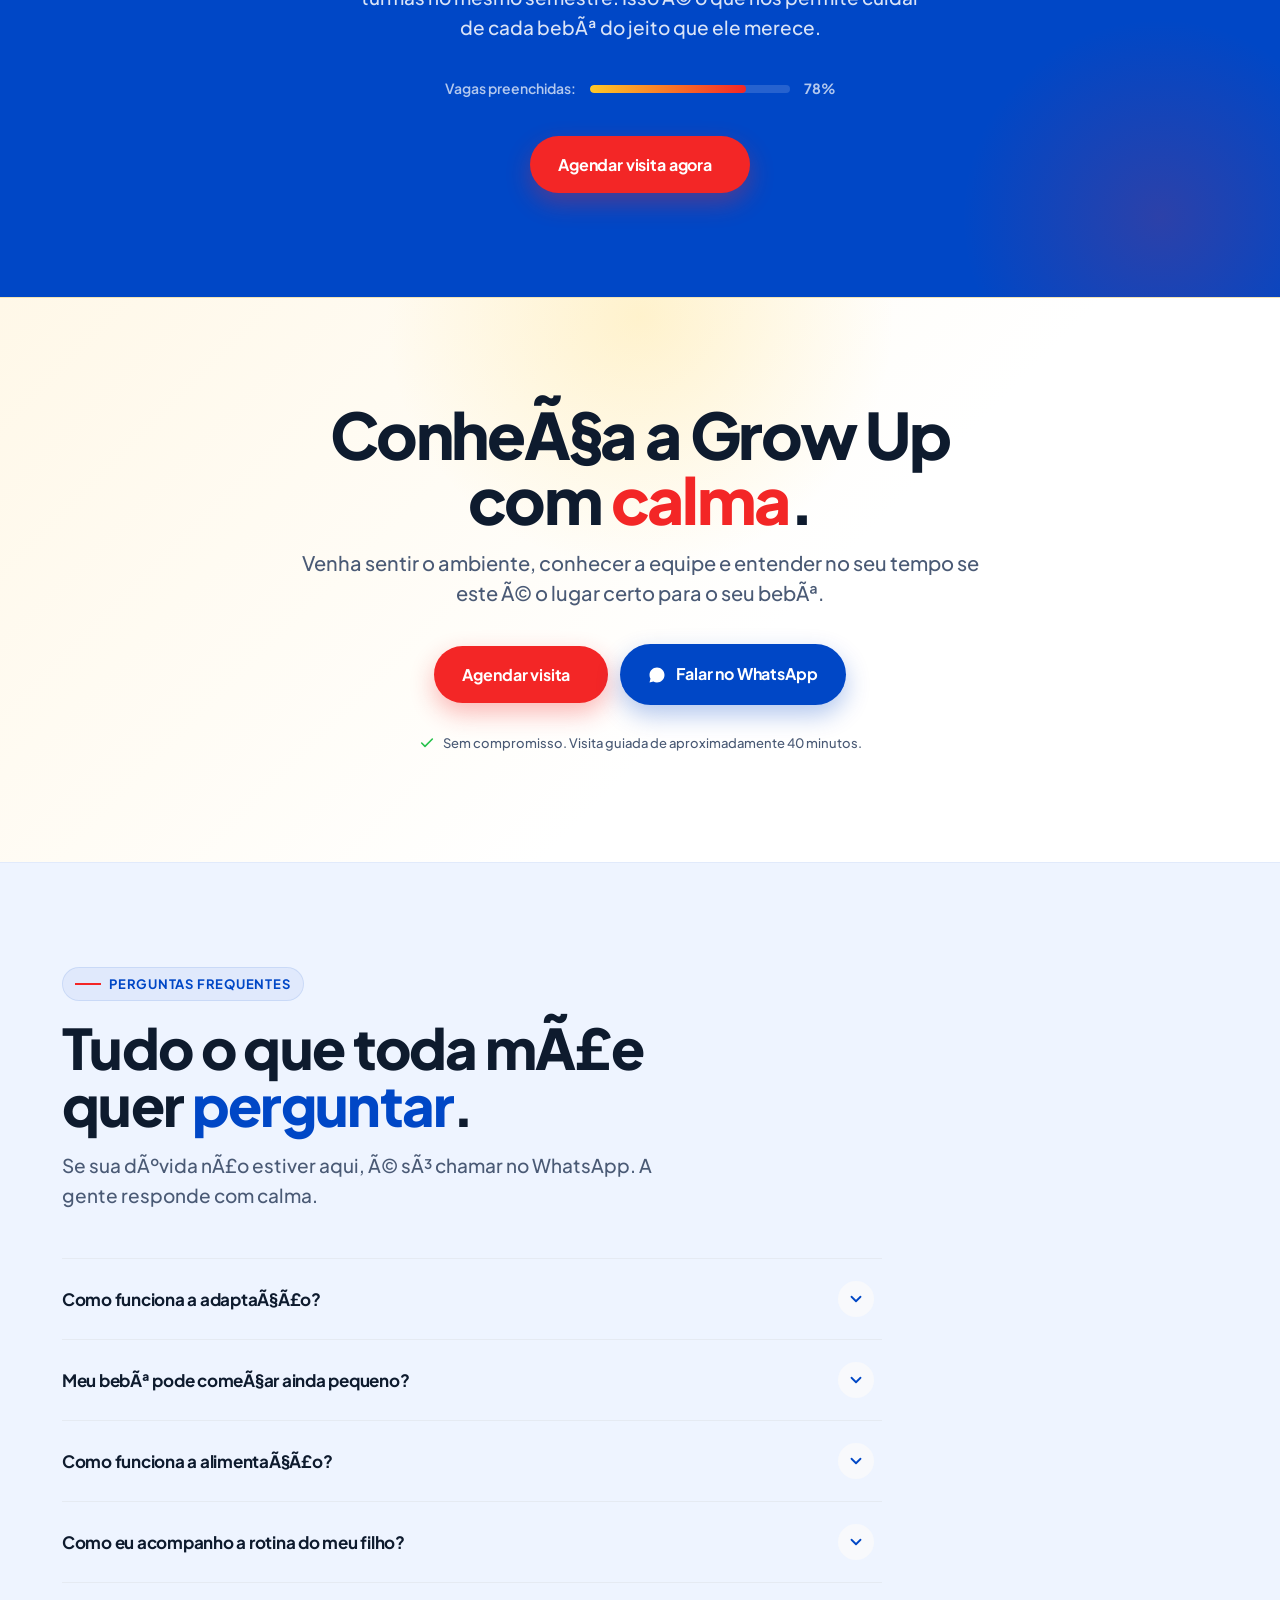
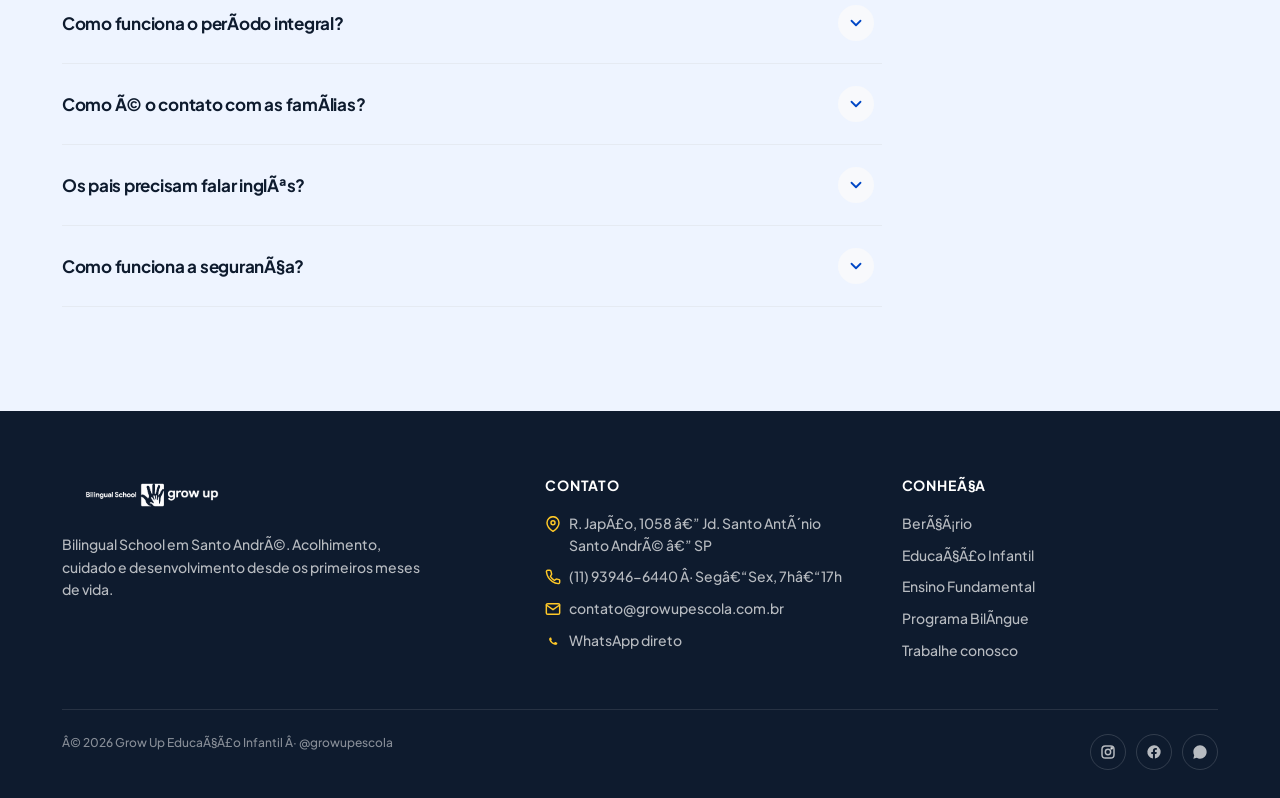
==== commit 1a499fc1: "feat: adiciona Meta Pixel em todas as landing pages Permite rastreamento de PageView e campanhas do " ====
--- a/bercario/index.html
+++ b/bercario/index.html
@@ -1,6 +1,15 @@
 <!DOCTYPE html>
 <html lang="pt-BR">
 <head>
+<!-- Google Tag Manager -->
+<script>
+(function(w,d,s,l,i){w[l]=w[l]||[];w[l].push({'gtm.start':
+new Date().getTime(),event:'gtm.js'});var f=d.getElementsByTagName(s)[0],
+j=d.createElement(s),dl=l!='dataLayer'?'&l='+l:'';j.async=true;j.src=
+'https://www.googletagmanager.com/gtm.js?id=GTM-KFXG92WC'+dl;f.parentNode.insertBefore(j,f);
+})(window,document,'script','dataLayer','GTM-KFXG92WC');
+</script>
+<!-- End Google Tag Manager -->
 <!-- Google tag (gtag.js) -->
 <script async src="https://www.googletagmanager.com/gtag/js?id=GT-5TQW3GGR"></script>
 <script>
@@ -11,6 +20,23 @@
   gtag('config', 'GT-5TQW3GGR');
   gtag('config', 'AW-18125157953');
 </script>
+<!-- Meta Pixel Code -->
+<script>
+!function(f,b,e,v,n,t,s)
+{if(f.fbq)return;n=f.fbq=function(){n.callMethod?
+n.callMethod.apply(n,arguments):n.queue.push(arguments)};
+if(!f._fbq)f._fbq=n;n.push=n;n.loaded=!0;n.version='2.0';
+n.queue=[];t=b.createElement(e);t.async=!0;
+t.src=v;s=b.getElementsByTagName(e)[0];
+s.parentNode.insertBefore(t,s)}(window, document,'script',
+'https://connect.facebook.net/en_US/fbevents.js');
+fbq('init', '1668824130836343');
+fbq('track', 'PageView');
+</script>
+<noscript><img height="1" width="1" style="display:none"
+src="https://www.facebook.com/tr?id=1668824130836343&ev=PageView&noscript=1"
+/></noscript>
+<!-- End Meta Pixel Code -->
 <meta charset="UTF-8">
 <meta name="viewport" content="width=device-width, initial-scale=1.0">
 <title>Berçário Grow Up — Seu bebê em boas mãos</title>
@@ -21,6 +47,12 @@
 <link rel="stylesheet" href="/bercario/styles.css">
 </head>
 <body>
+<!-- Google Tag Manager (noscript) -->
+<noscript>
+<iframe src="https://www.googletagmanager.com/ns.html?id=GTM-KFXG92WC"
+height="0" width="0" style="display:none;visibility:hidden"></iframe>
+</noscript>
+<!-- End Google Tag Manager (noscript) -->
 
 <!-- ============ HEADER ============ -->
 <header class="header">
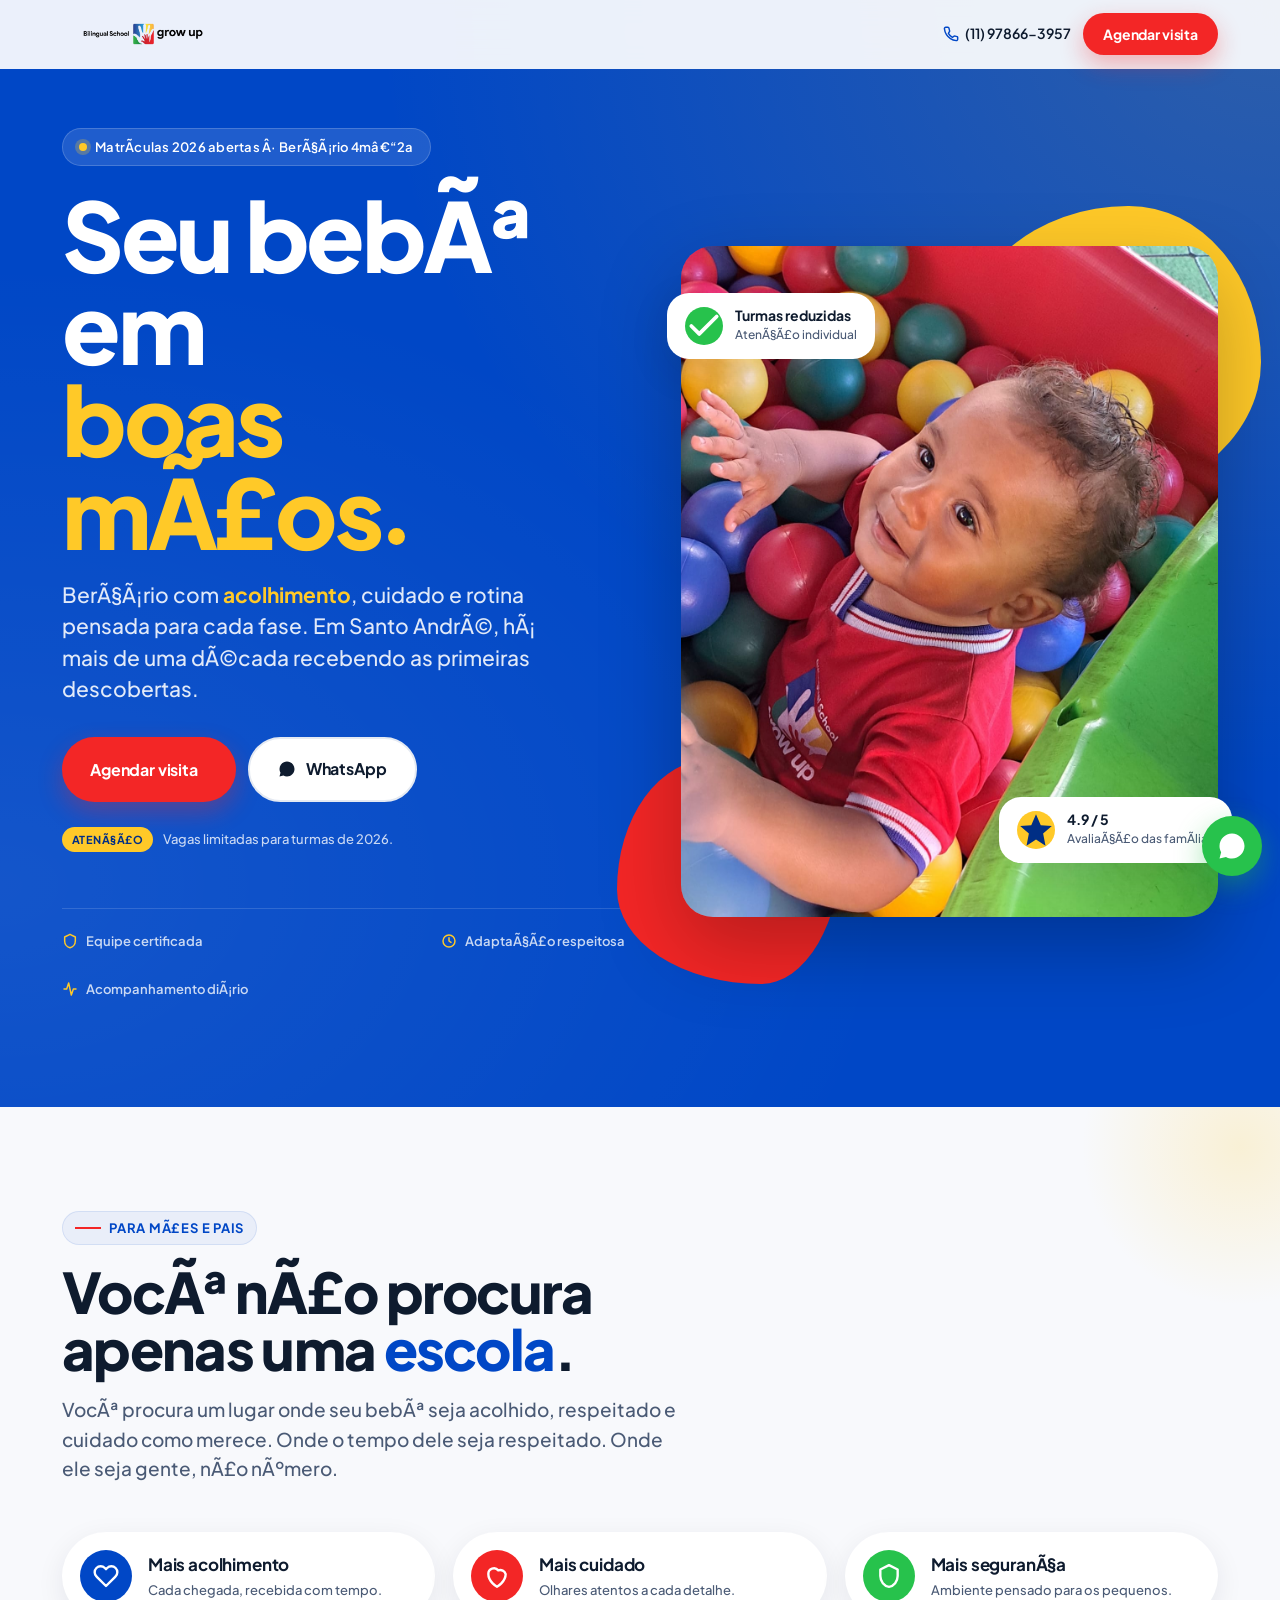
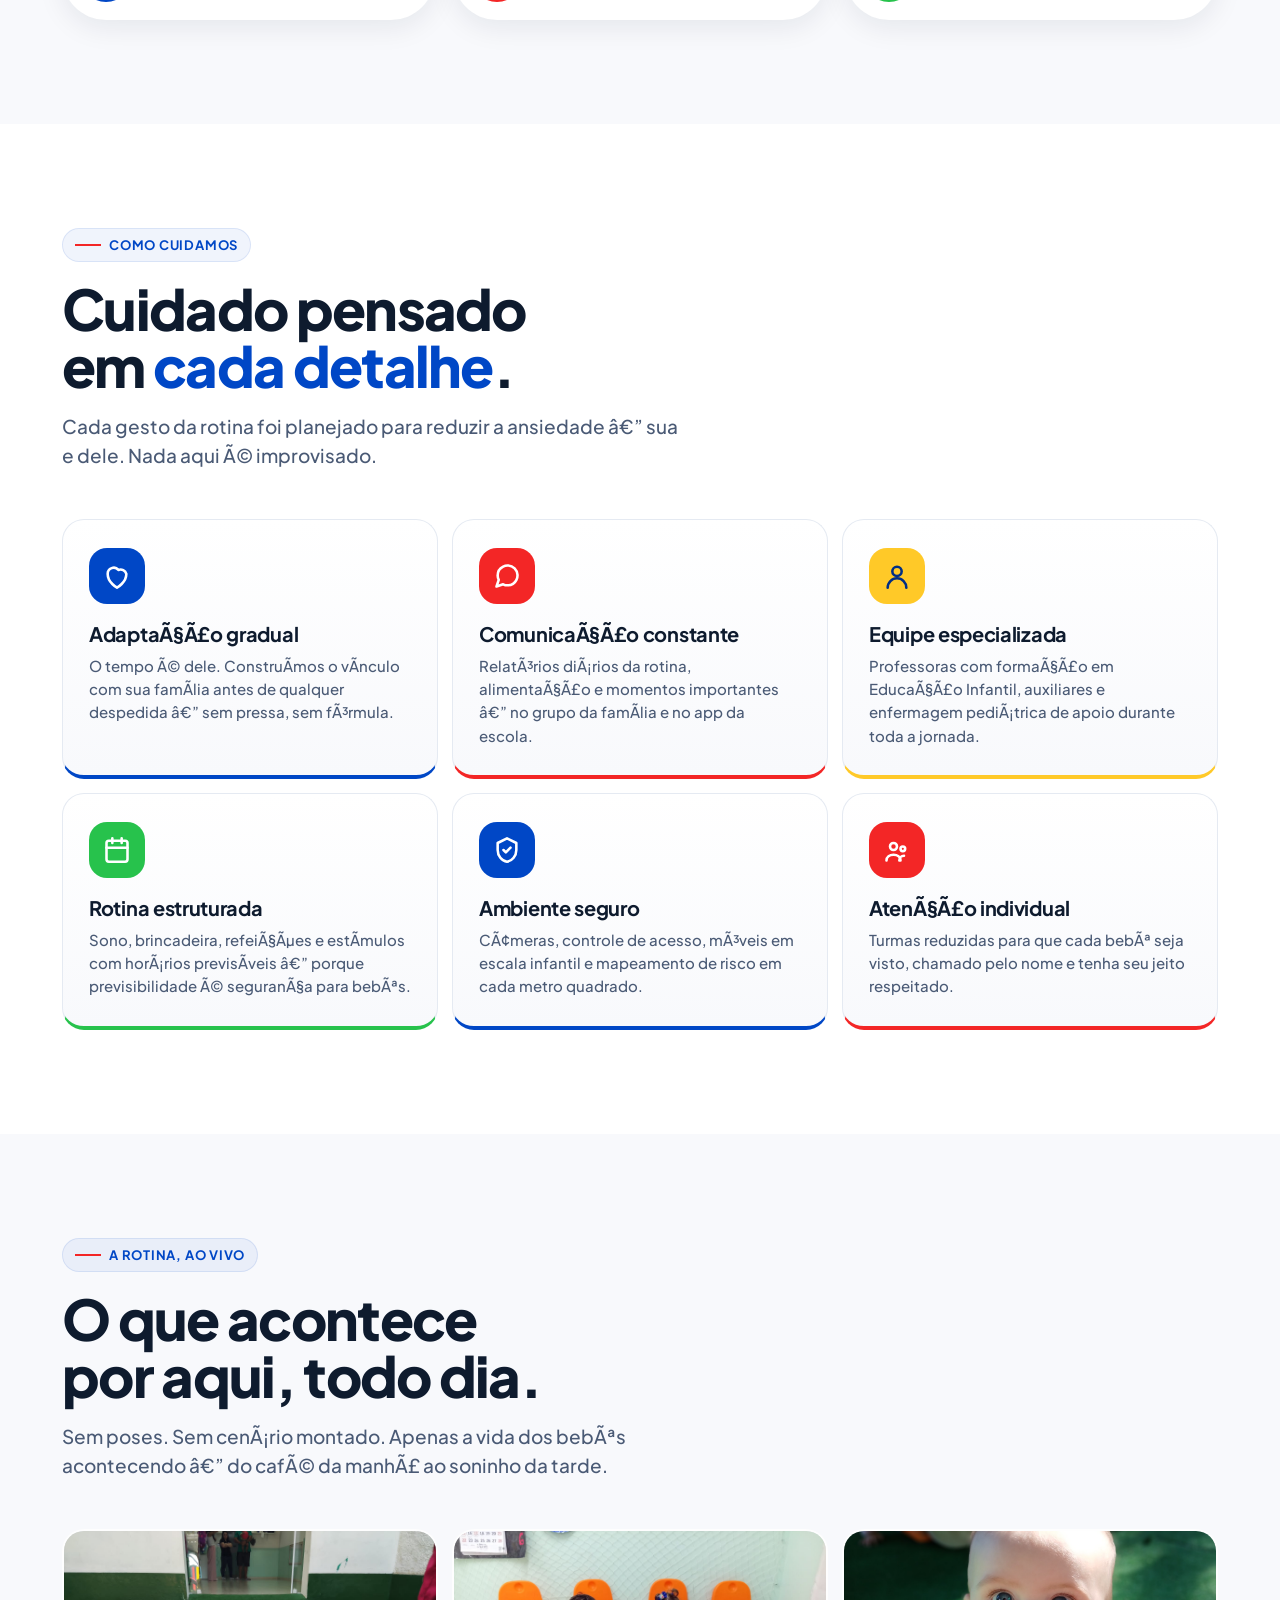
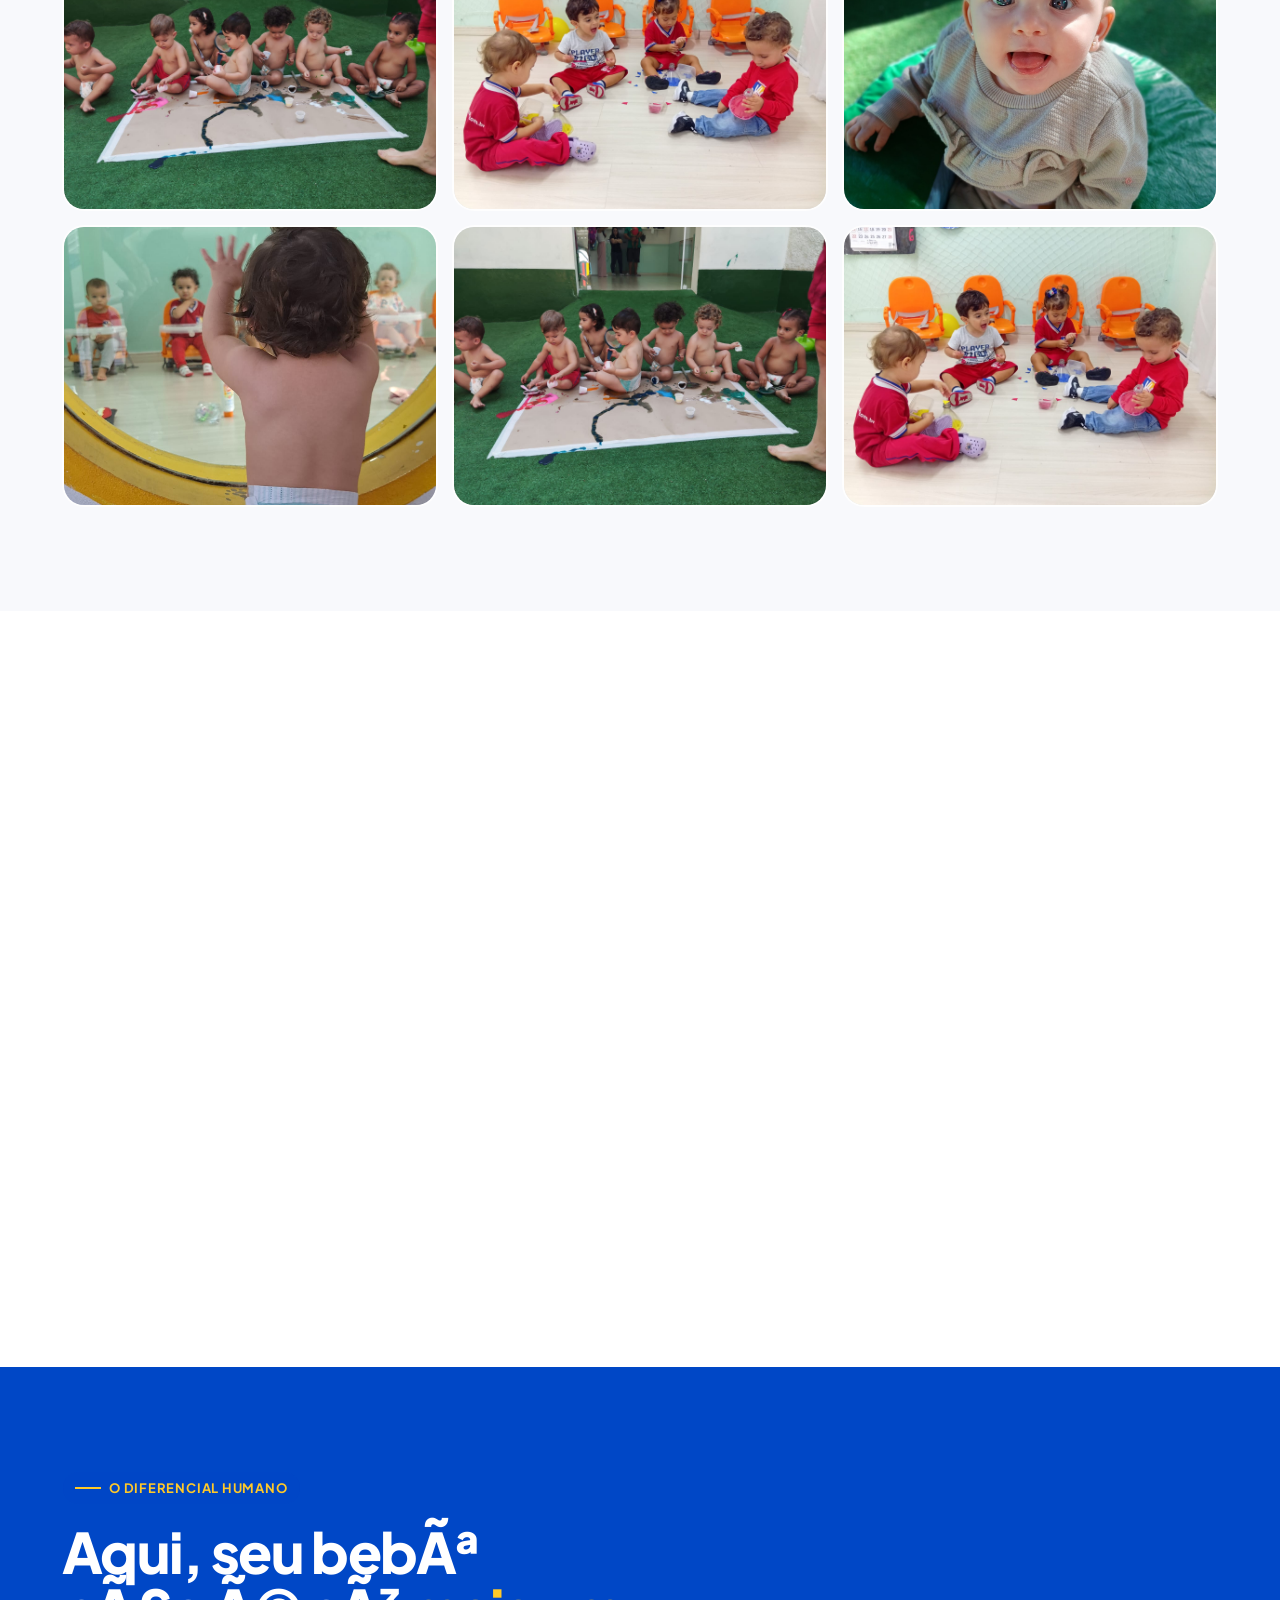
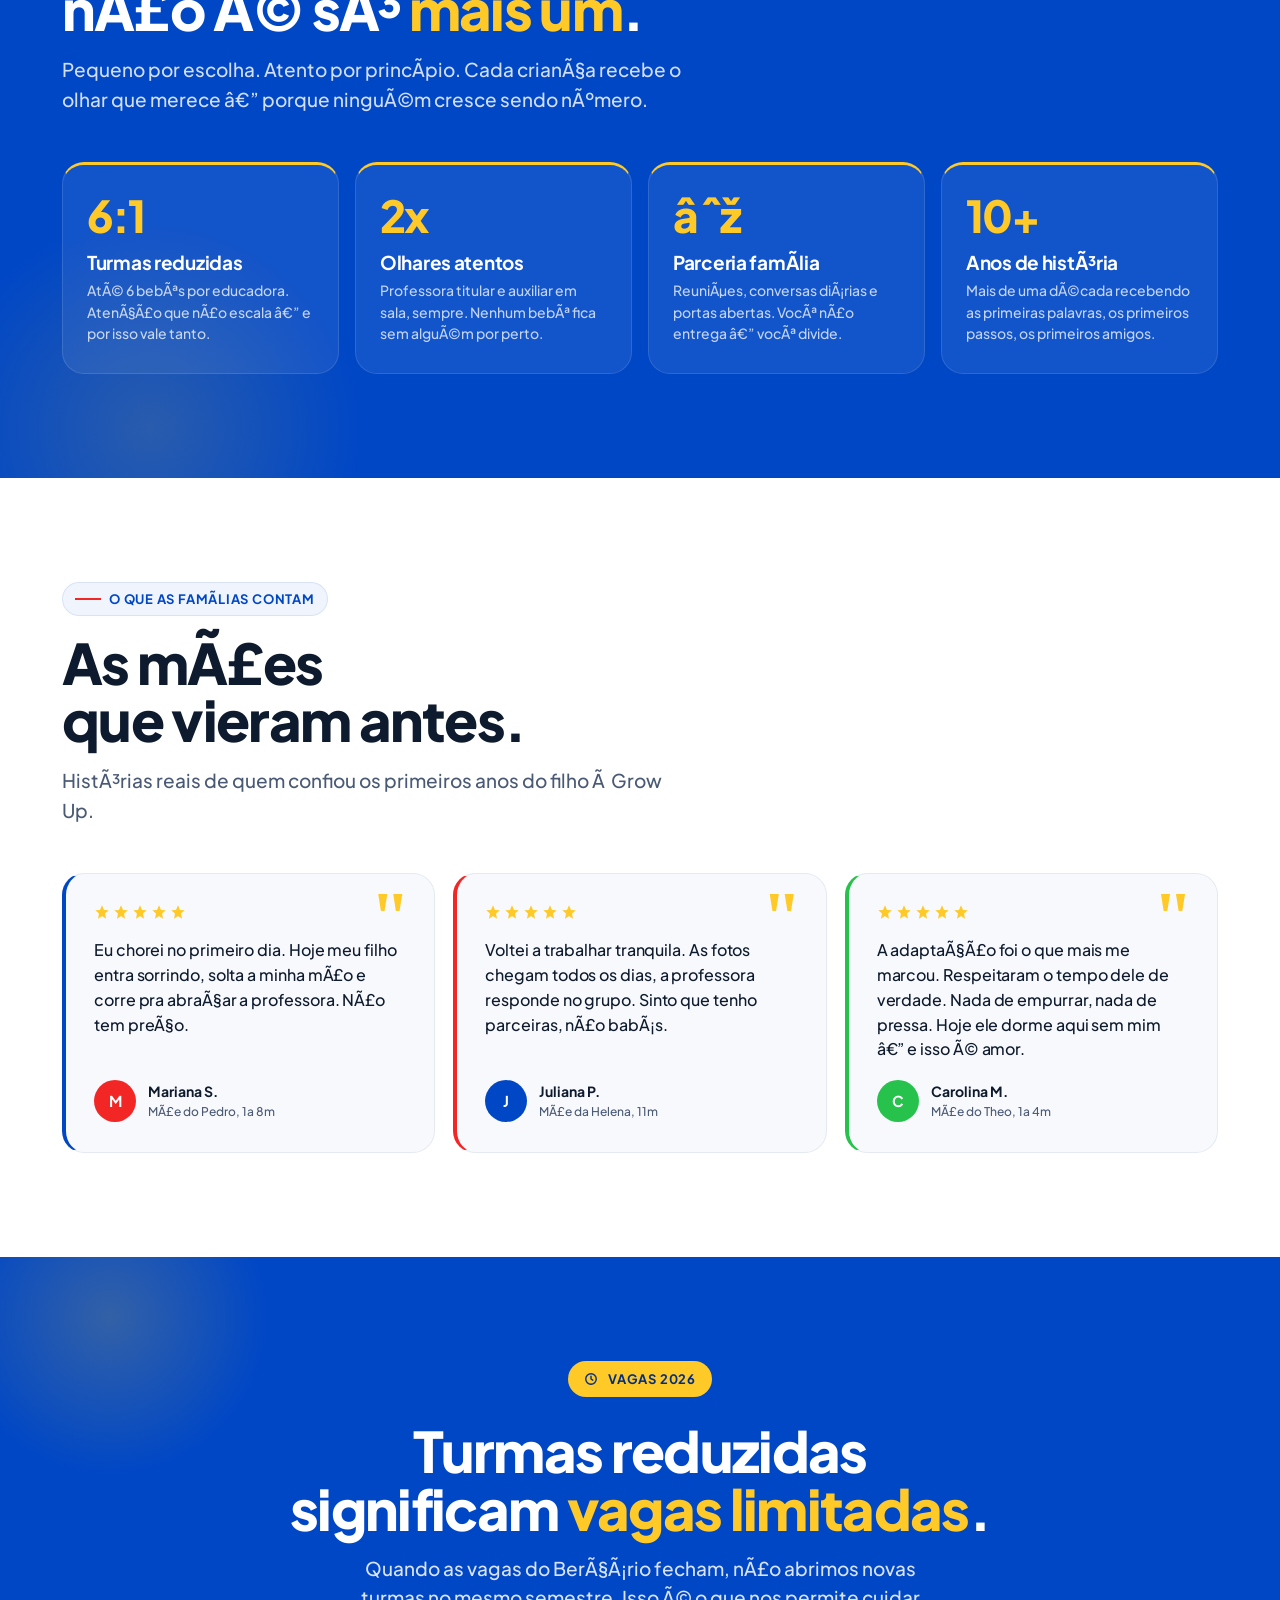
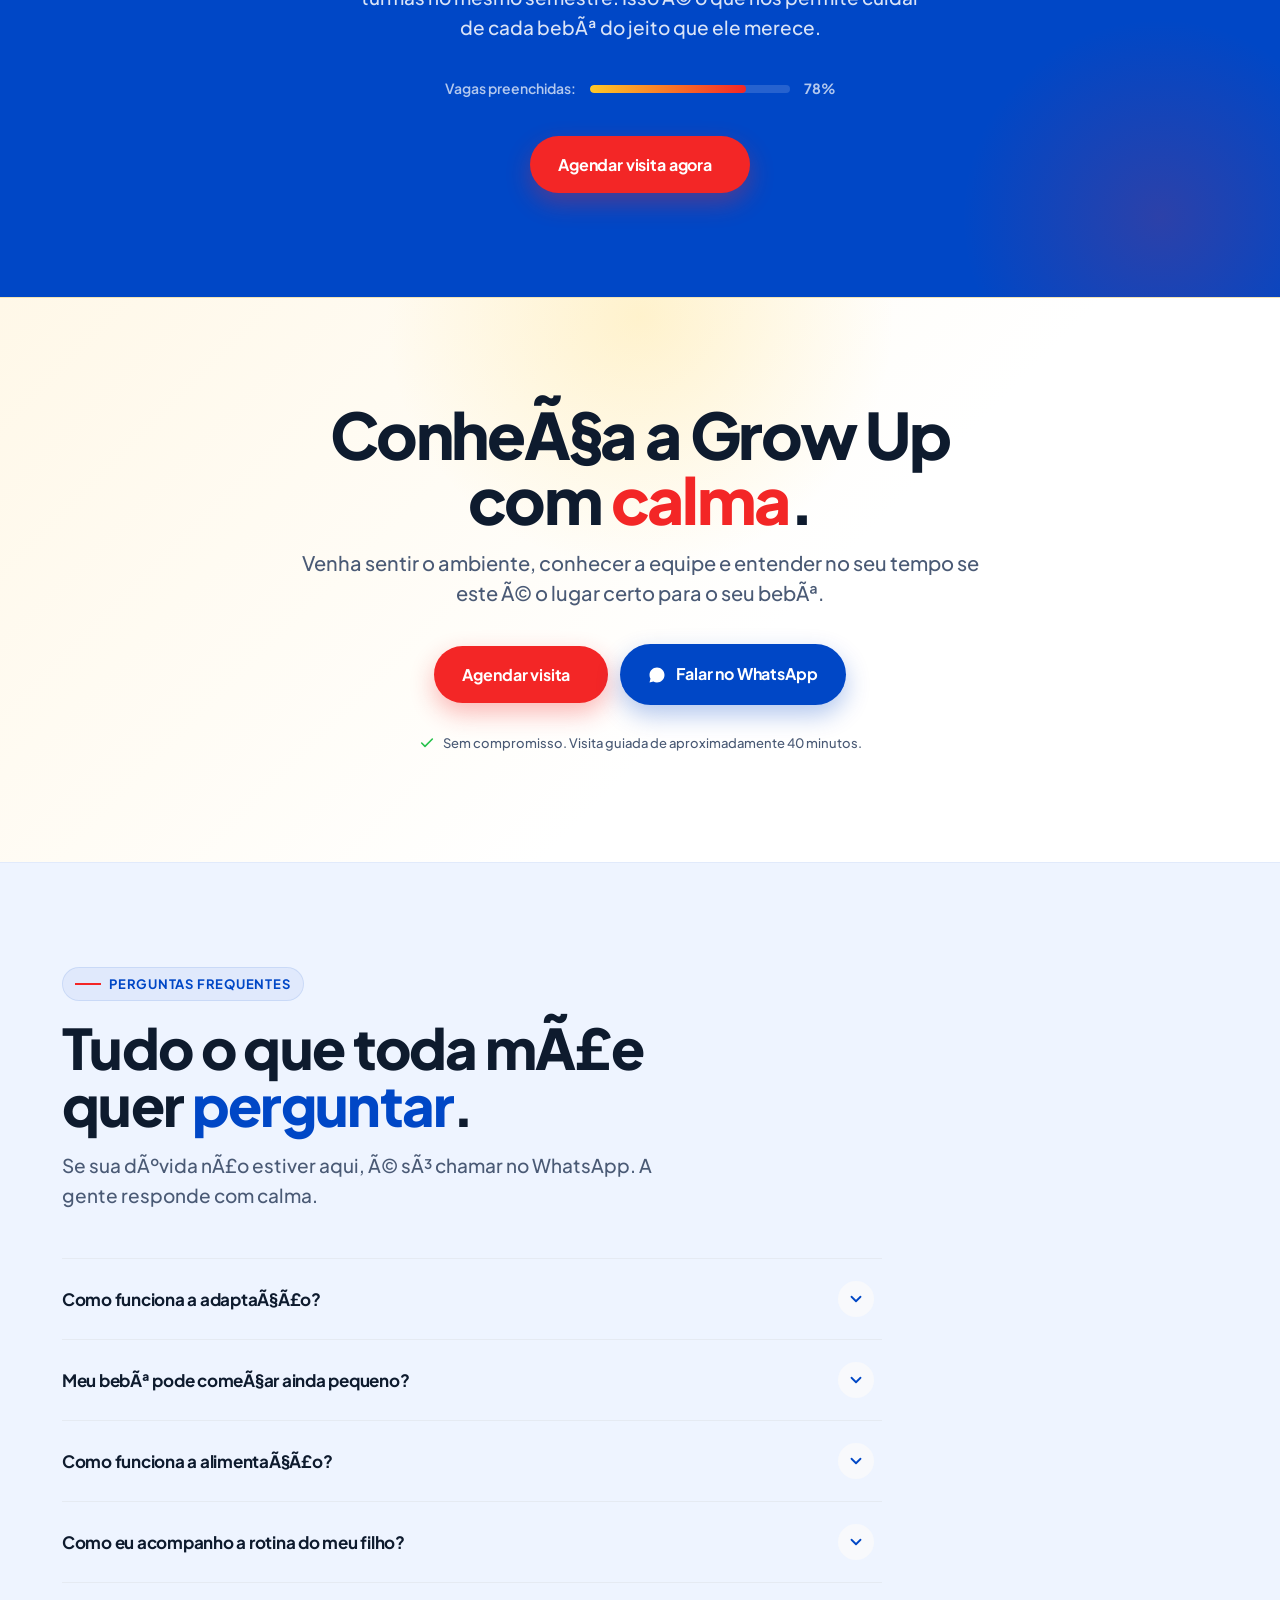
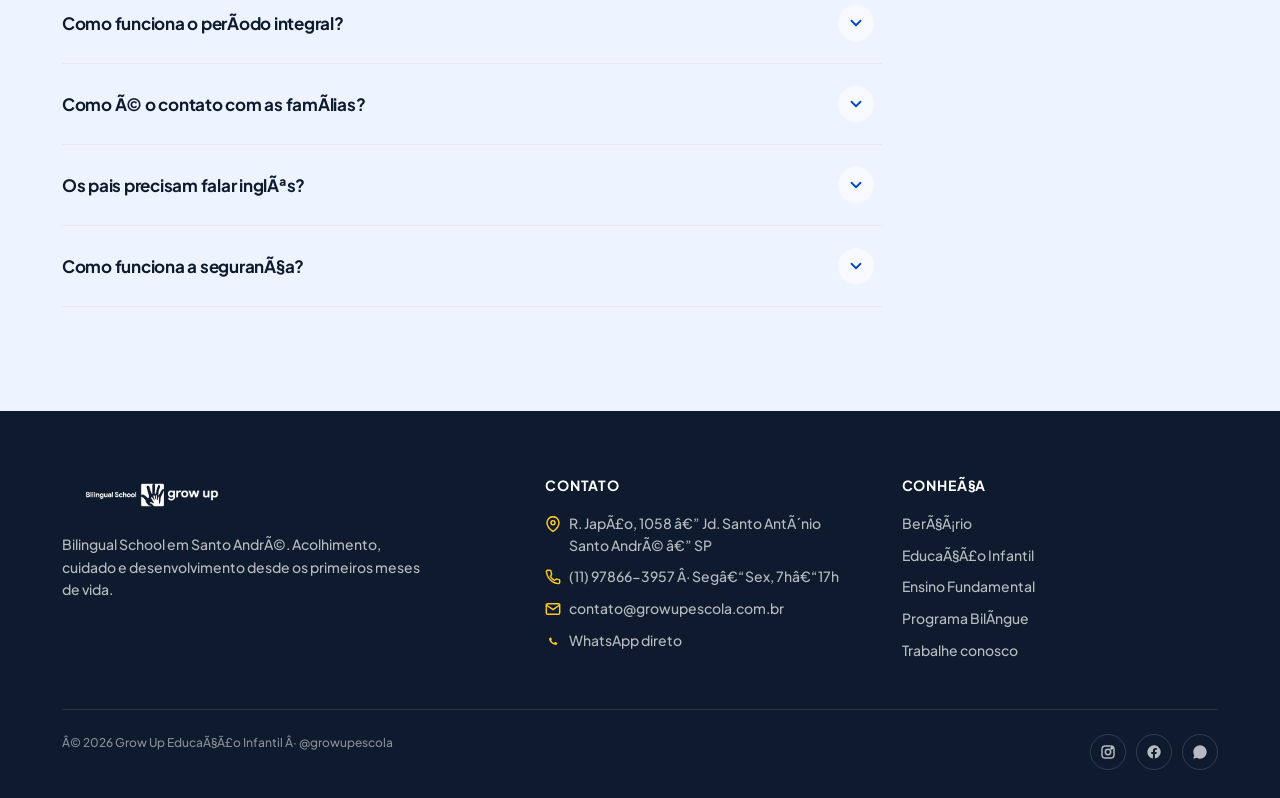
==== commit ba39e656: "fix: atualiza WhatsApp Business para 5511978663957 Substitui o número banido em links wa.me, telefon" ====
--- a/bercario/index.html
+++ b/bercario/index.html
@@ -61,9 +61,9 @@
       <img src="../images/logo.png" alt="Grow Up">
     </a>
     <div class="header-cta">
-      <a class="phone-link" href="tel:+5511939466440">
+      <a class="phone-link" href="tel:+5511978663957">
         <svg viewBox="0 0 24 24" fill="none" stroke="currentColor" stroke-width="2.2" stroke-linecap="round" stroke-linejoin="round"><path d="M22 16.92v3a2 2 0 0 1-2.18 2 19.79 19.79 0 0 1-8.63-3.07 19.5 19.5 0 0 1-6-6 19.79 19.79 0 0 1-3.07-8.67A2 2 0 0 1 4.11 2h3a2 2 0 0 1 2 1.72c.13 1.05.37 2.07.72 3.06a2 2 0 0 1-.45 2.11L8.09 10.91a16 16 0 0 0 6 6l2.02-1.27a2 2 0 0 1 2.11-.45c.99.35 2.01.59 3.06.72A2 2 0 0 1 22 16.92z"/></svg>
-        (11) 93946-6440
+        (11) 97866-3957
       </a>
       <button class="btn btn-primary btn-sm" data-open-modal>Agendar visita</button>
     </div>
@@ -466,7 +466,7 @@
         <h5>Contato</h5>
         <ul>
           <li><svg viewBox="0 0 24 24" fill="none" stroke="currentColor" stroke-width="2.2" stroke-linecap="round" stroke-linejoin="round"><path d="M21 10c0 7-9 13-9 13s-9-6-9-13a9 9 0 0 1 18 0z"/><circle cx="12" cy="10" r="3"/></svg>R. Japão, 1058 — Jd. Santo Antônio<br><span style="margin-left: 24px; display: block;">Santo André — SP</span></li>
-          <li><svg viewBox="0 0 24 24" fill="none" stroke="currentColor" stroke-width="2.2" stroke-linecap="round" stroke-linejoin="round"><path d="M22 16.92v3a2 2 0 0 1-2.18 2 19.79 19.79 0 0 1-8.63-3.07 19.5 19.5 0 0 1-6-6 19.79 19.79 0 0 1-3.07-8.67A2 2 0 0 1 4.11 2h3a2 2 0 0 1 2 1.72c.13 1.05.37 2.07.72 3.06a2 2 0 0 1-.45 2.11L8.09 10.91a16 16 0 0 0 6 6l2.02-1.27a2 2 0 0 1 2.11-.45c.99.35 2.01.59 3.06.72A2 2 0 0 1 22 16.92z"/></svg><a href="tel:+5511939466440">(11) 93946-6440</a> · Seg–Sex, 7h–17h</li>
+          <li><svg viewBox="0 0 24 24" fill="none" stroke="currentColor" stroke-width="2.2" stroke-linecap="round" stroke-linejoin="round"><path d="M22 16.92v3a2 2 0 0 1-2.18 2 19.79 19.79 0 0 1-8.63-3.07 19.5 19.5 0 0 1-6-6 19.79 19.79 0 0 1-3.07-8.67A2 2 0 0 1 4.11 2h3a2 2 0 0 1 2 1.72c.13 1.05.37 2.07.72 3.06a2 2 0 0 1-.45 2.11L8.09 10.91a16 16 0 0 0 6 6l2.02-1.27a2 2 0 0 1 2.11-.45c.99.35 2.01.59 3.06.72A2 2 0 0 1 22 16.92z"/></svg><a href="tel:+5511978663957">(11) 97866-3957</a> · Seg–Sex, 7h–17h</li>
           <li><svg viewBox="0 0 24 24" fill="none" stroke="currentColor" stroke-width="2.2" stroke-linecap="round" stroke-linejoin="round"><path d="M4 4h16c1.1 0 2 .9 2 2v12c0 1.1-.9 2-2 2H4c-1.1 0-2-.9-2-2V6c0-1.1.9-2 2-2z"/><path d="m22 6-10 7L2 6"/></svg><a href="mailto:contato@growupescola.com.br">contato@growupescola.com.br</a></li>
           <li><svg viewBox="0 0 24 24" fill="currentColor"><path d="M17.5 14.4c-.3-.1-1.7-.8-2-.9s-.5-.1-.7.1c-.2.3-.8.9-.9 1.1-.2.2-.3.2-.6.1-.3-.1-1.2-.5-2.3-1.4-.9-.8-1.4-1.7-1.6-2-.2-.3 0-.5.1-.6.1-.1.3-.3.4-.5.1-.2.2-.3.3-.5.1-.2 0-.4 0-.5s-.7-1.6-.9-2.2c-.2-.6-.5-.5-.7-.5h-.6c-.2 0-.5.1-.8.4-.3.3-1 1-1 2.4s1.1 2.8 1.2 3c.1.2 2.1 3.3 5.2 4.6 2.6 1.1 3.1.8 3.7.8.6 0 1.7-.7 2-1.4.2-.7.2-1.3.2-1.4-.1-.1-.3-.2-.6-.3z"/></svg><a data-wa>WhatsApp direto</a></li>
         </ul>
